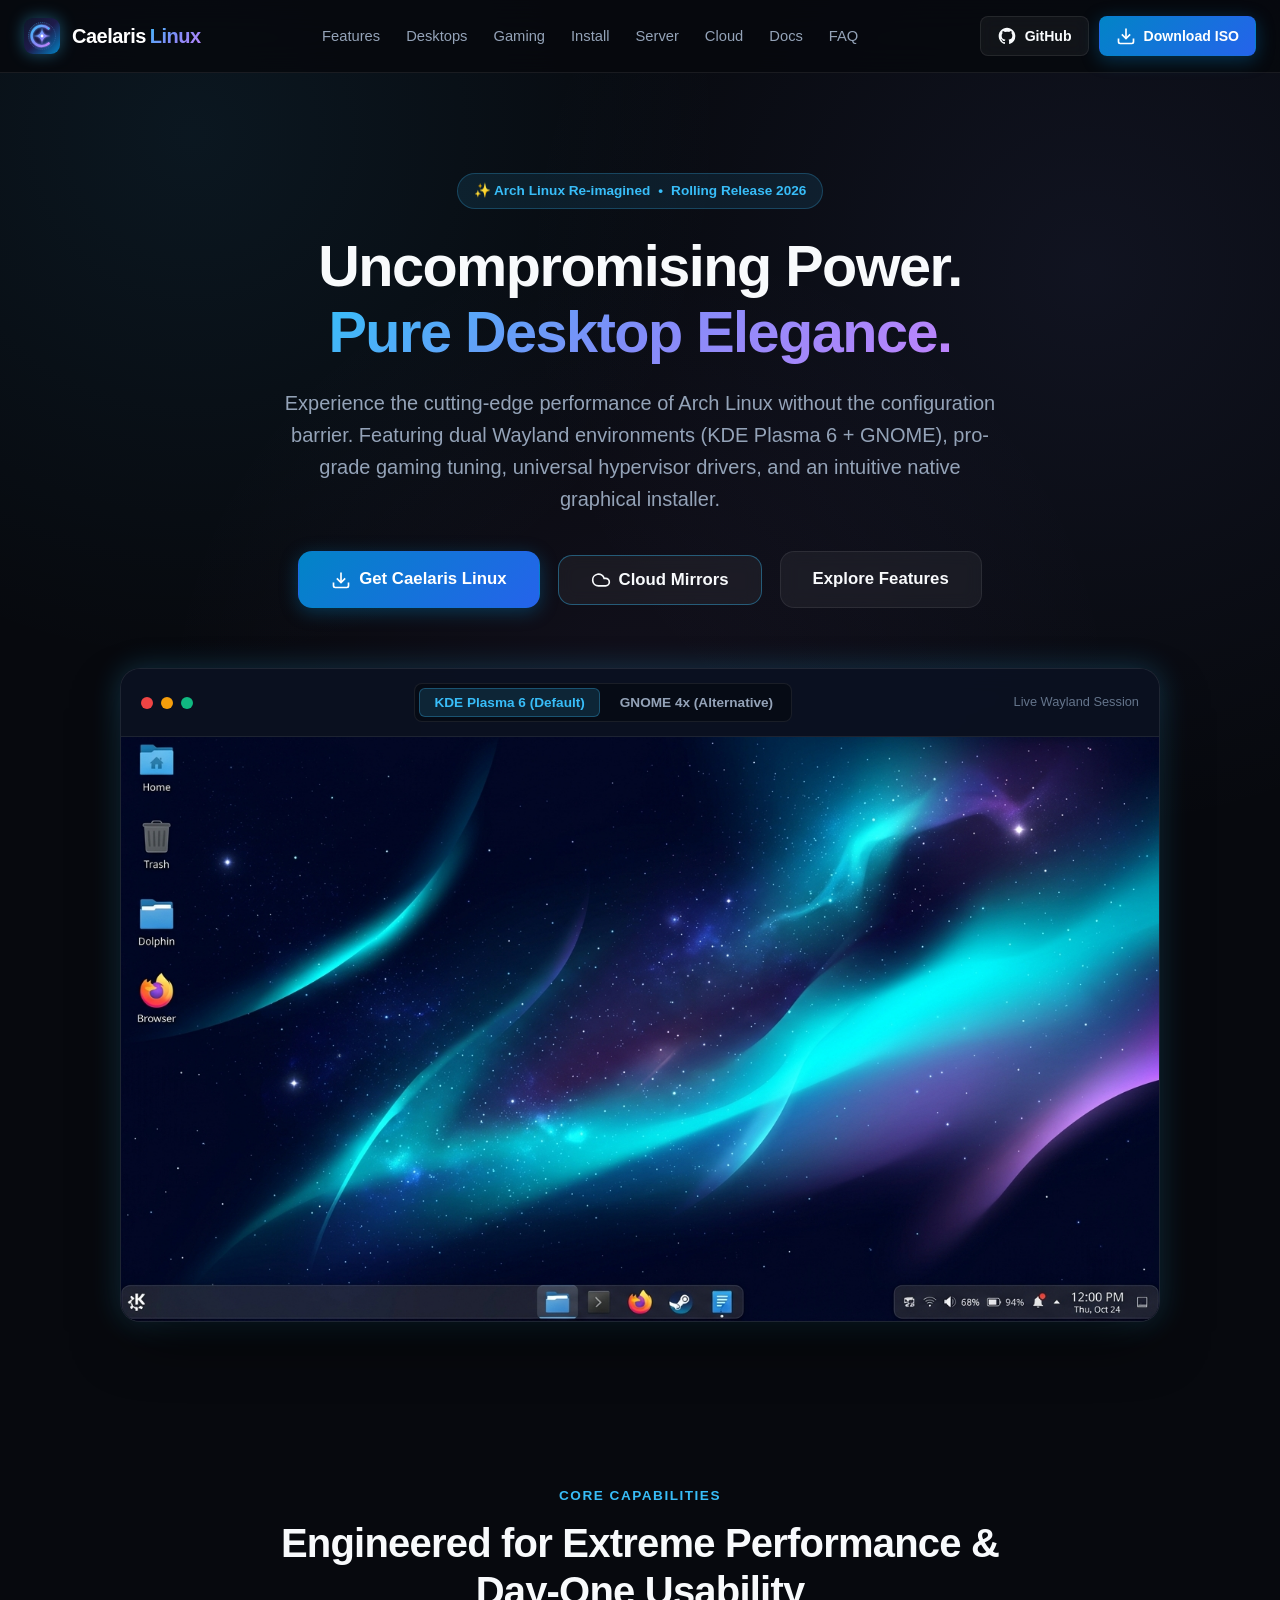
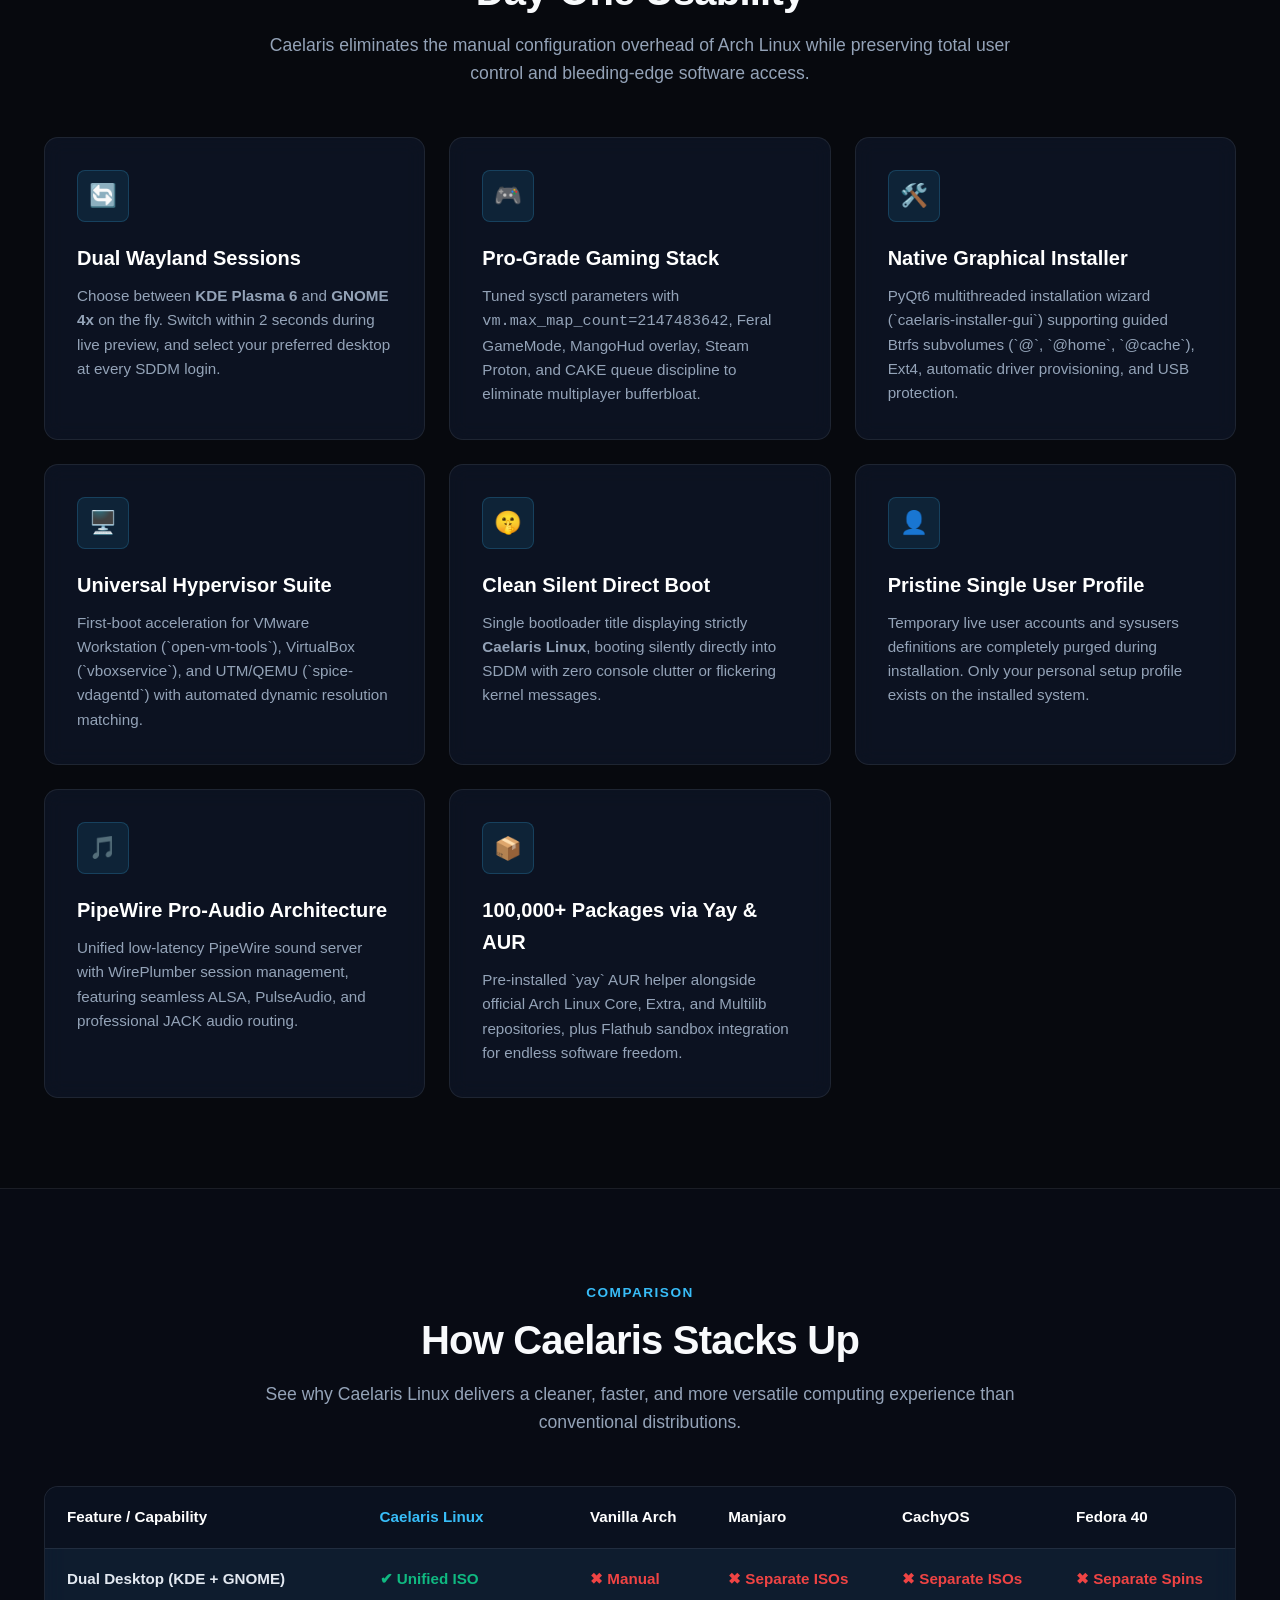
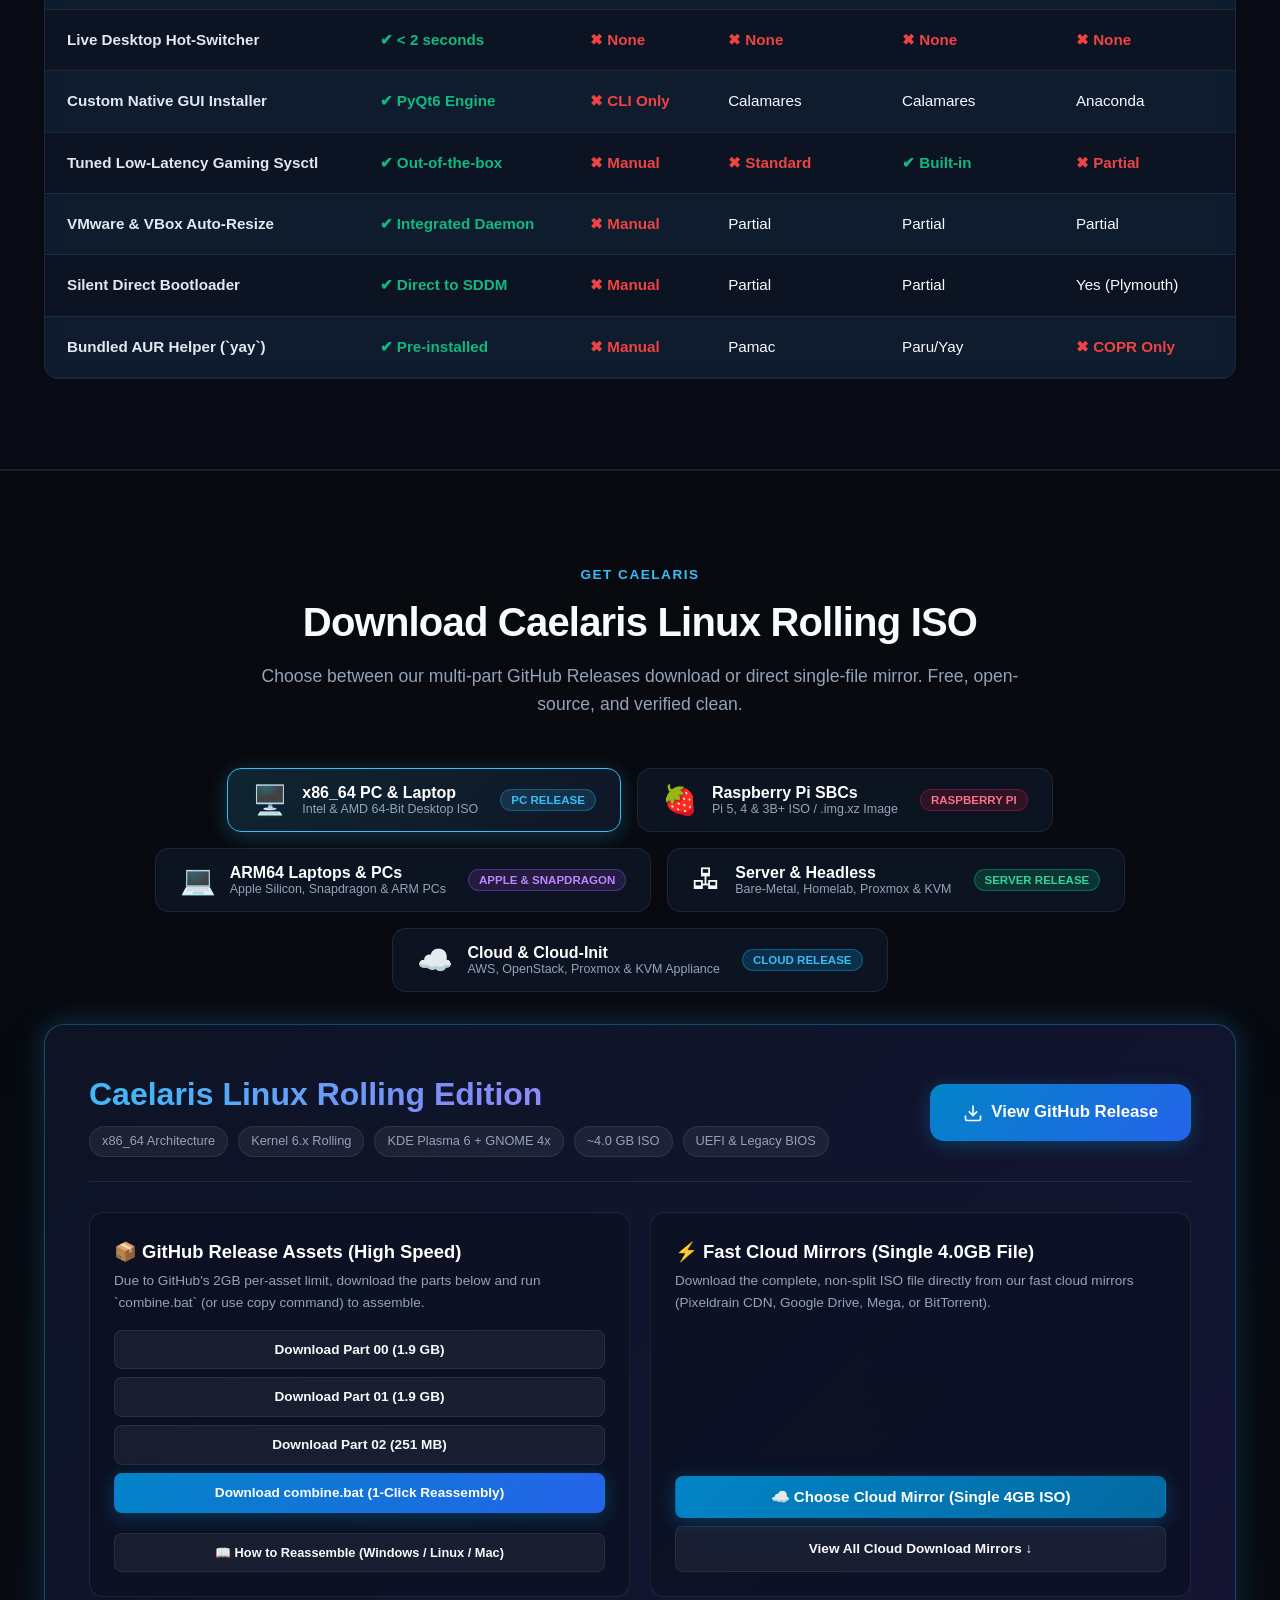
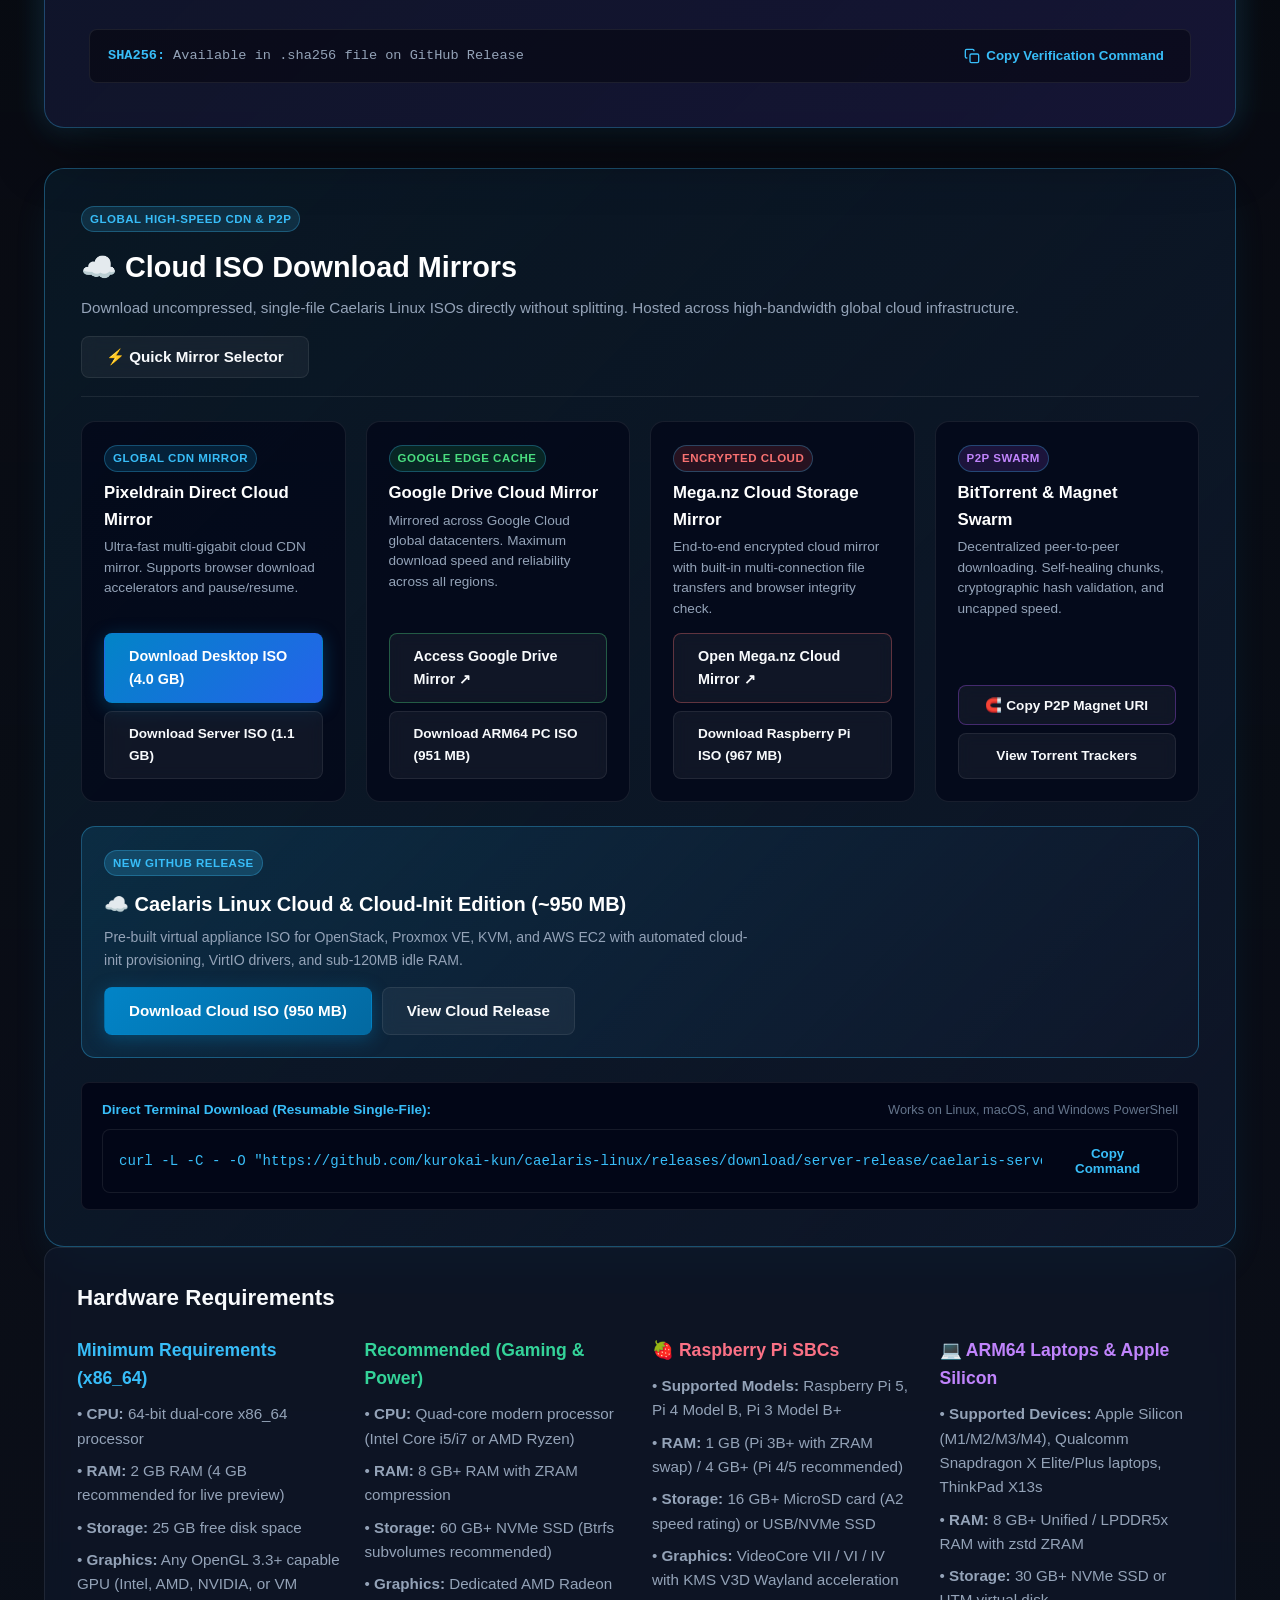
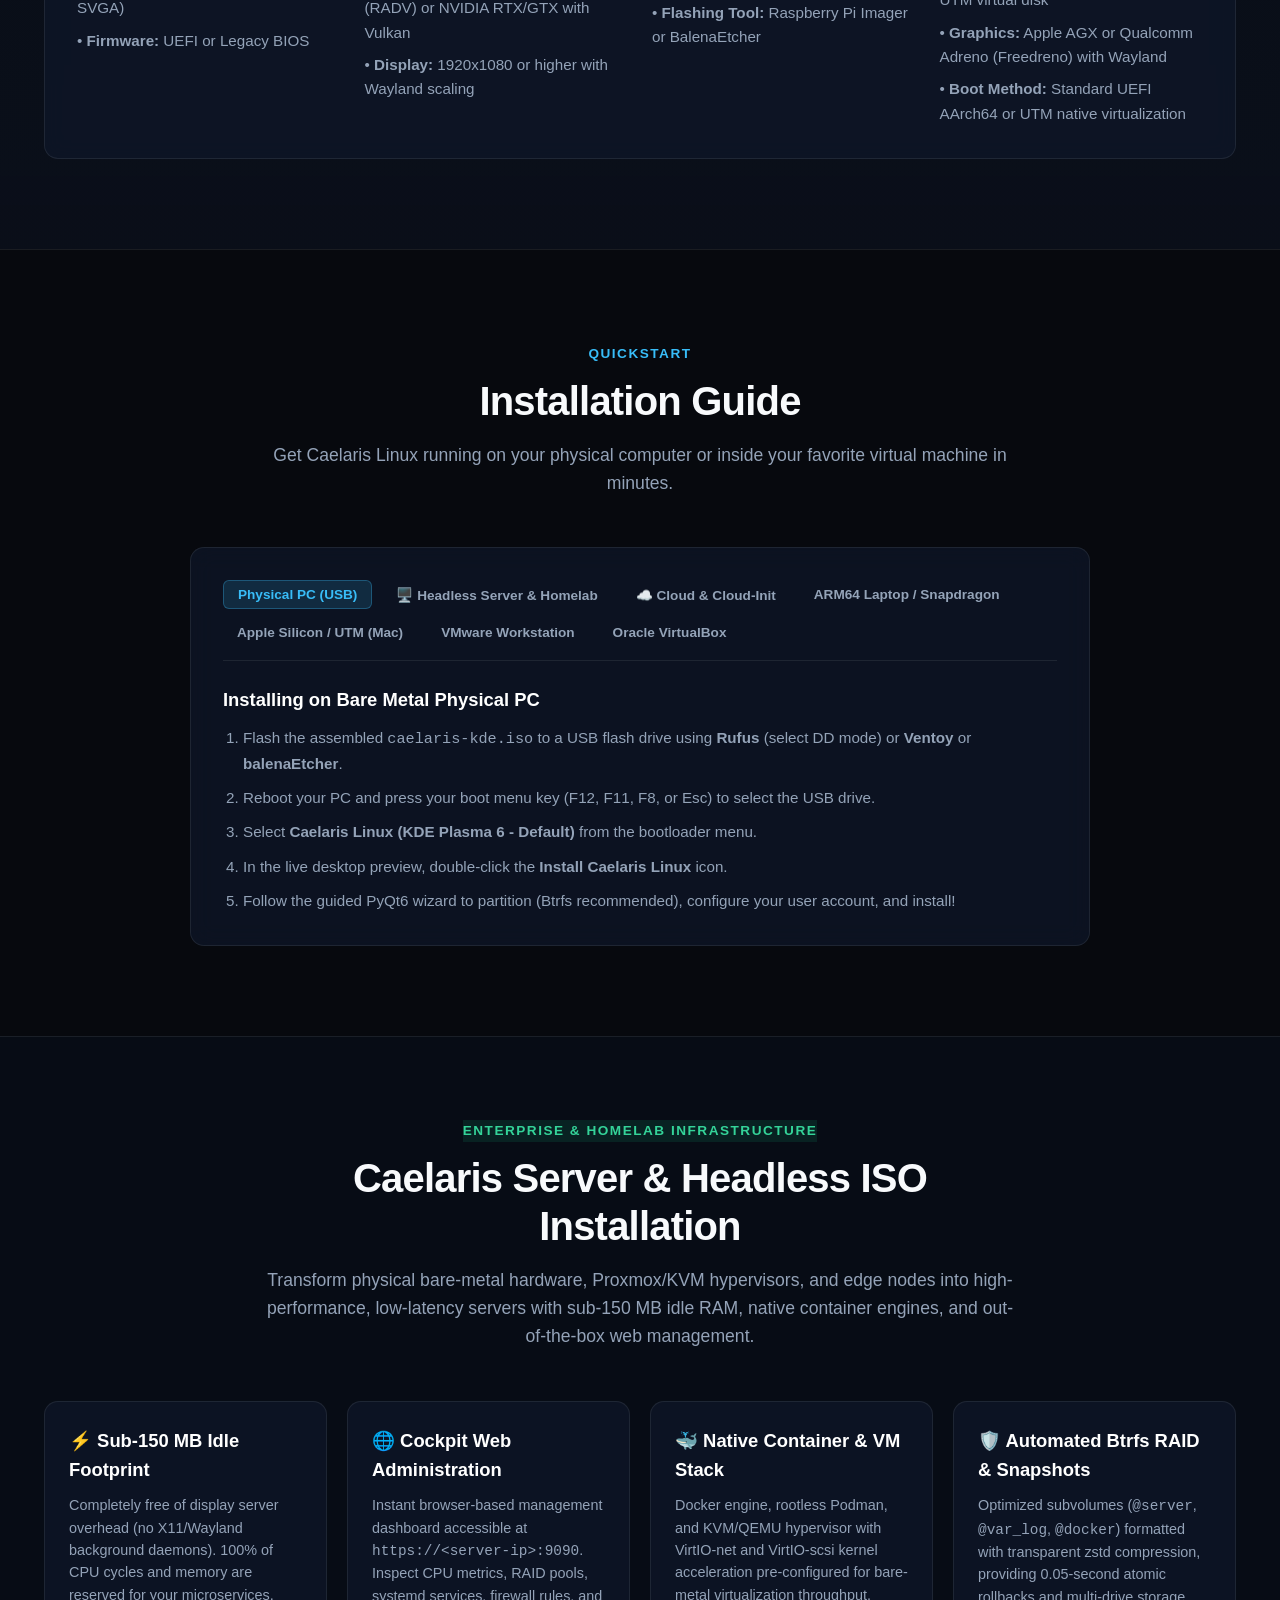
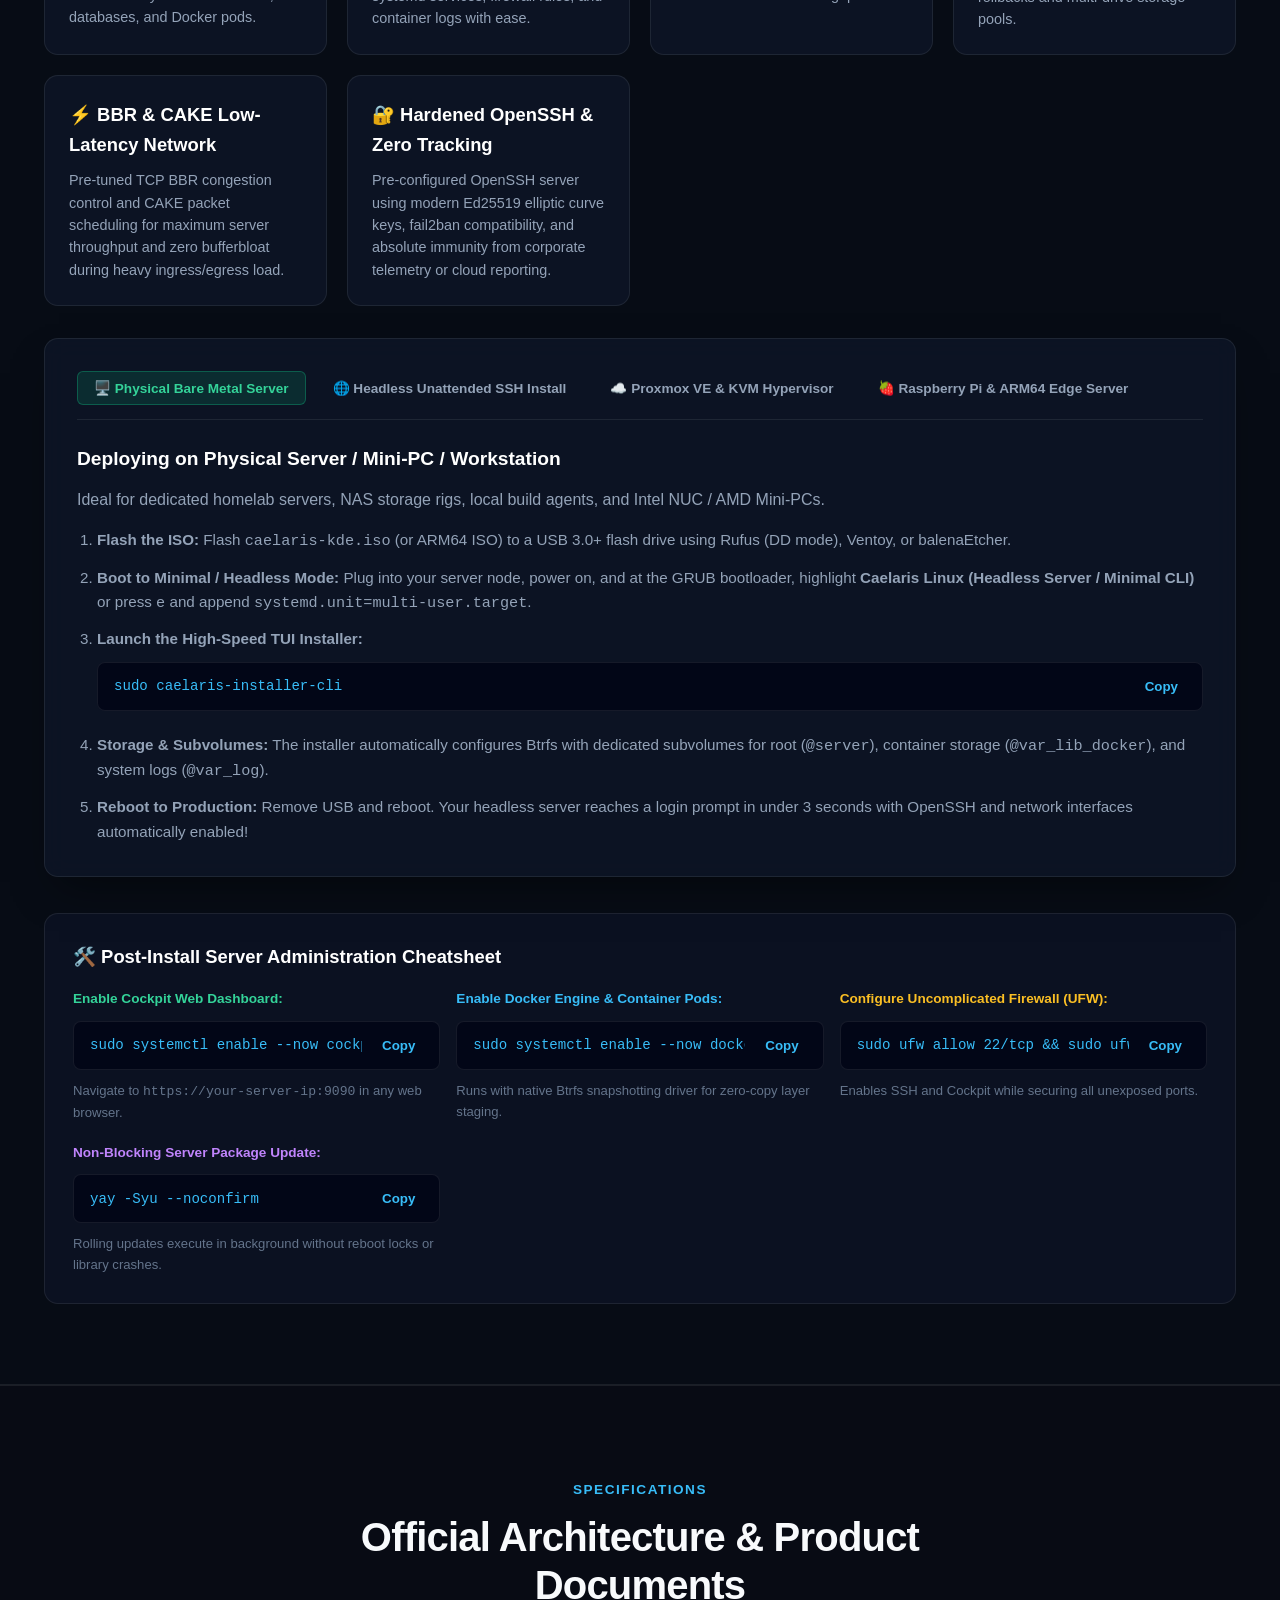
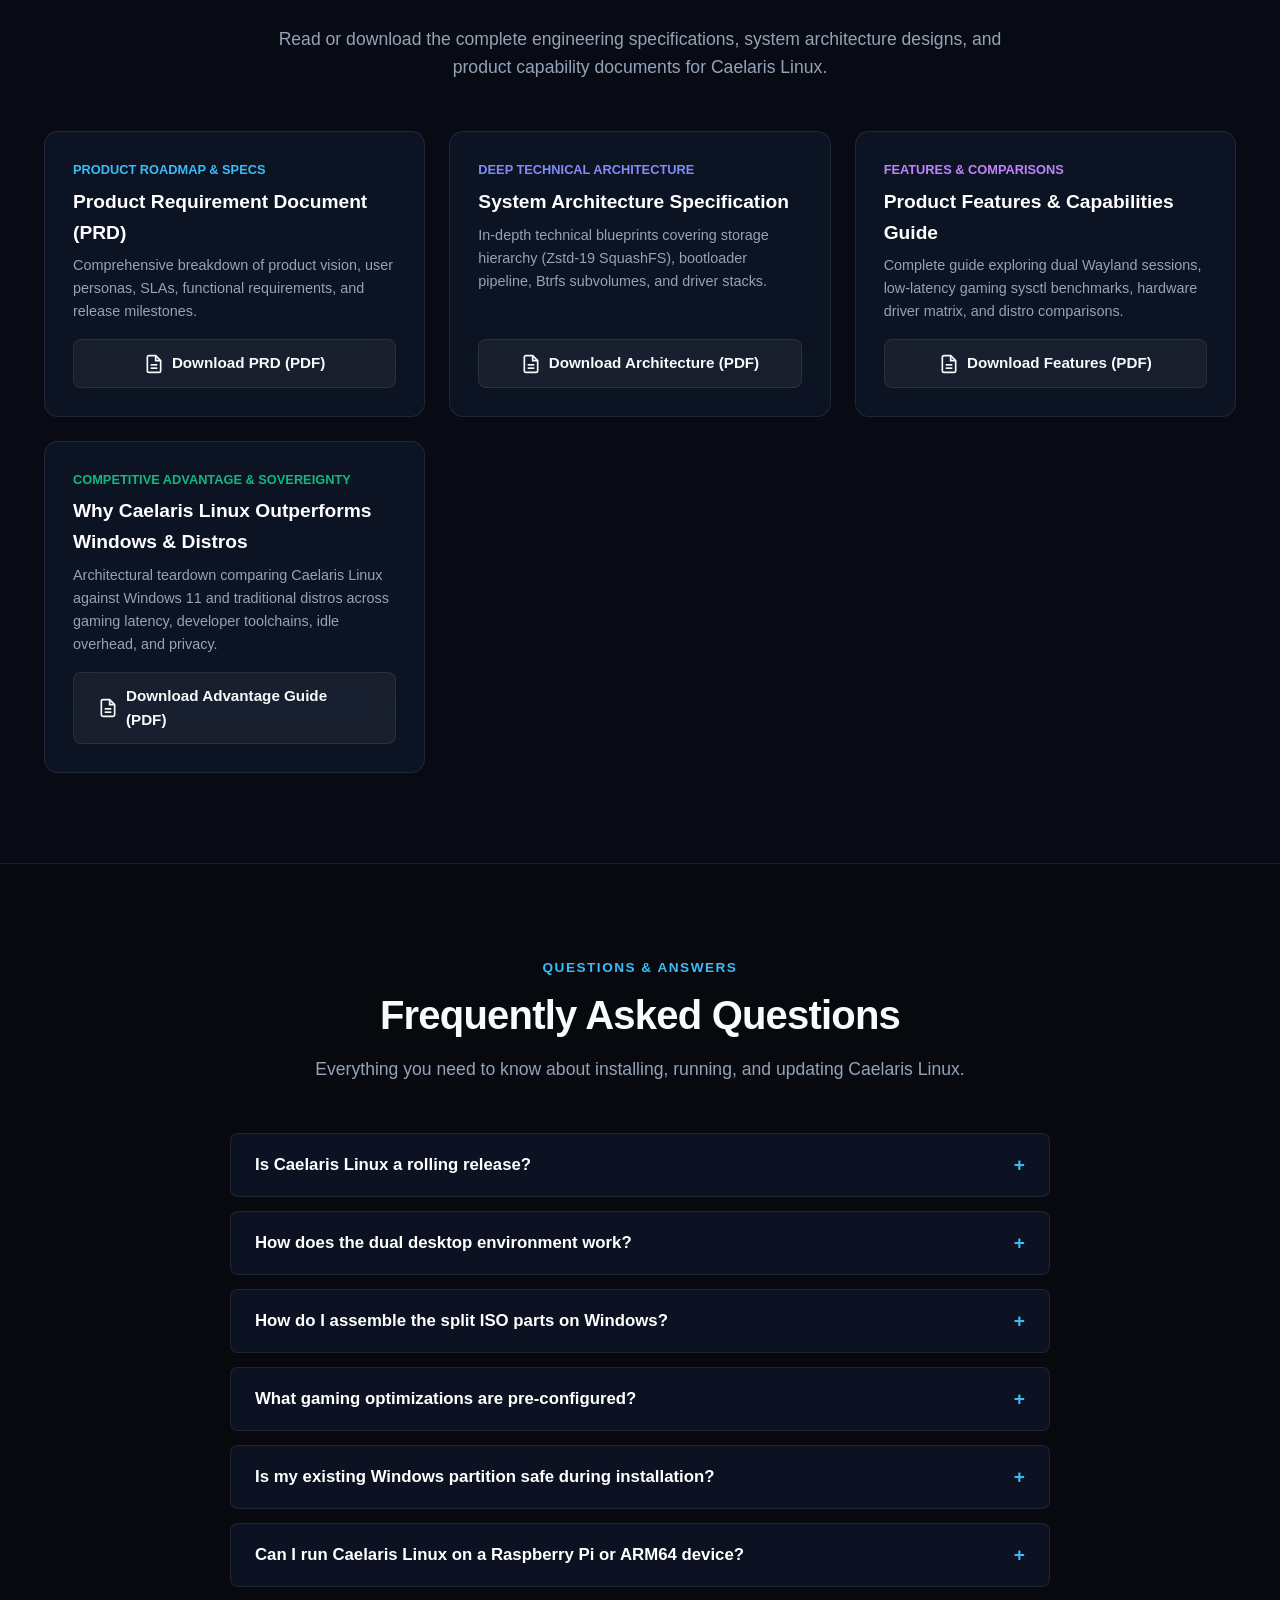
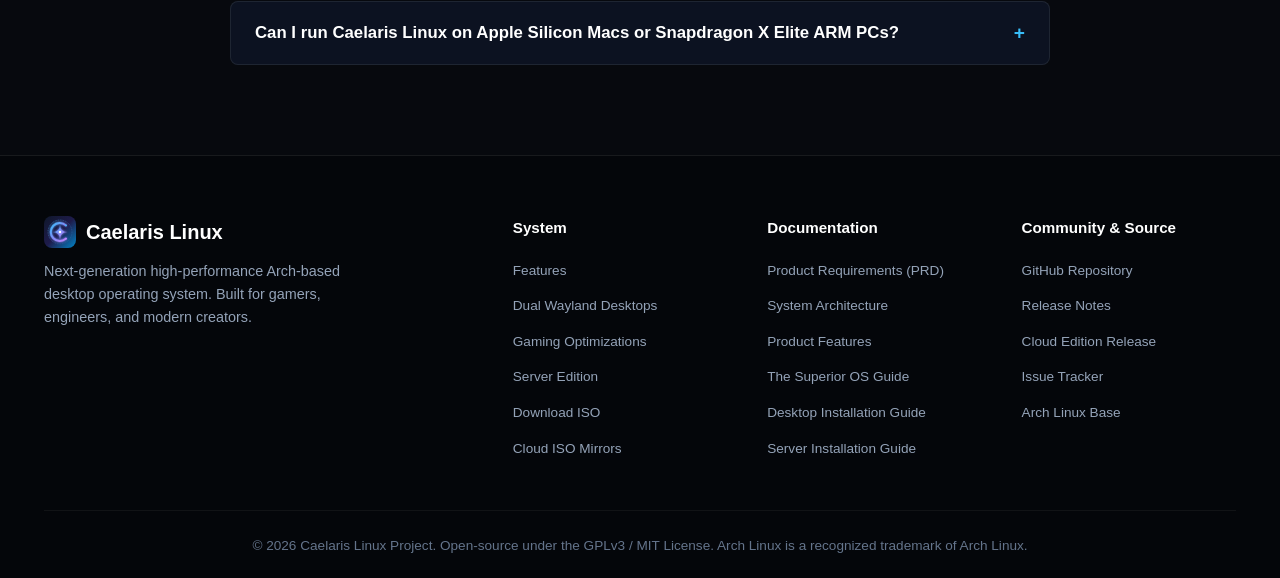
==== Caelaris Web Page/index.html @ c09ac4db "feat(web): add first-class Cloud & Cloud-Init tab and deployment instructions [skip ci]" ====
<!DOCTYPE html>
<html lang="en">
<head>
  <meta charset="UTF-8">
  <meta name="viewport" content="width=device-width, initial-scale=1.0">
  <title>Caelaris Linux — Next-Generation Arch-Based Desktop OS</title>
  <meta name="description" content="Next-Generation High-Performance Arch-Based Linux Distribution with Dual Desktop Sessions (KDE Plasma 6 & GNOME), Pro-Grade Gaming, and Universal Virtualization.">
  <link rel="icon" type="image/svg+xml" href="assets/logo.svg">
  <link rel="stylesheet" href="styles.css">
</head>
<body>

  <!-- ================= NAVBAR ================= -->
  <nav class="navbar">
    <div class="container nav-container">
      <a href="#" class="nav-brand">
        <img src="assets/logo.svg" alt="Caelaris Logo" class="nav-logo">
        <span class="nav-brand-text">Caelaris <span class="text-gradient">Linux</span></span>
      </a>

      <ul class="nav-links" id="nav-links">
        <li><a href="#features" class="nav-link">Features</a></li>
        <li><a href="#desktops" class="nav-link">Desktops</a></li>
        <li><a href="#gaming" class="nav-link">Gaming</a></li>
        <li><a href="#install" class="nav-link">Install</a></li>
        <li><a href="#server-install" class="nav-link">Server</a></li>
        <li><a href="#cloud-download" class="nav-link" onclick="openCloudModal(); return false;">Cloud</a></li>
        <li><a href="#documentation" class="nav-link">Docs</a></li>
        <li><a href="#faq" class="nav-link">FAQ</a></li>
      </ul>

      <div class="nav-actions">
        <a href="https://github.com/kurokai-kun/caelaris-linux" target="_blank" class="btn btn-secondary nav-btn-gh" title="GitHub Repository">
          <svg class="btn-icon" viewBox="0 0 24 24" fill="currentColor">
            <path d="M12 2C6.477 2 2 6.484 2 12.017c0 4.425 2.865 8.18 6.839 9.504.5.092.682-.217.682-.483 0-.237-.008-.868-.013-1.703-2.782.605-3.369-1.343-3.369-1.343-.454-1.158-1.11-1.466-1.11-1.466-.908-.62.069-.608.069-.608 1.003.07 1.53 1.032 1.53 1.032.892 1.53 2.341 1.088 2.91.832.092-.647.35-1.088.636-1.338-2.22-.253-4.555-1.113-4.555-4.951 0-1.093.39-1.988 1.029-2.688-.103-.253-.446-1.272.098-2.65 0 0 .84-.27 2.75 1.026A9.564 9.564 0 0112 6.844c.85.004 1.705.115 2.504.337 1.909-1.296 2.747-1.027 2.747-1.027.546 1.379.202 2.398.1 2.651.64.7 1.028 1.595 1.028 2.688 0 3.848-2.339 4.695-4.566 4.943.359.309.678.92.678 1.855 0 1.338-.012 2.419-.012 2.747 0 .268.18.58.688.482A10.019 10.019 0 0022 12.017C22 6.484 17.522 2 12 2z"/>
          </svg>
          <span>GitHub</span>
        </a>
        <a href="#download" class="btn btn-primary nav-btn-dl">
          <svg class="btn-icon" viewBox="0 0 24 24" fill="none" stroke="currentColor" stroke-width="2">
            <path d="M21 15v4a2 2 0 0 1-2 2H5a2 2 0 0 1-2-2v-4"></path>
            <polyline points="7 10 12 15 17 10"></polyline>
            <line x1="12" y1="15" x2="12" y2="3"></line>
          </svg>
          <span>Download ISO</span>
        </a>
        <button class="nav-toggle" id="nav-toggle" aria-label="Toggle navigation menu">
          <span></span>
          <span></span>
          <span></span>
        </button>
      </div>
    </div>
  </nav>

  <!-- ================= HERO ================= -->
  <header class="hero">
    <div class="container">
      <div class="hero-badge">
        <span>✨ Arch Linux Re-imagined</span>
        <span>•</span>
        <span>Rolling Release 2026</span>
      </div>

      <h1 class="hero-title">
        Uncompromising Power. <br>
        <span class="text-gradient">Pure Desktop Elegance.</span>
      </h1>

      <p class="hero-description">
        Experience the cutting-edge performance of Arch Linux without the configuration barrier. Featuring dual Wayland environments (KDE Plasma 6 + GNOME), pro-grade gaming tuning, universal hypervisor drivers, and an intuitive native graphical installer.
      </p>

      <div class="hero-buttons">
        <a href="#download" class="btn btn-primary btn-lg">
          <svg class="btn-icon" viewBox="0 0 24 24" fill="none" stroke="currentColor" stroke-width="2">
            <path d="M21 15v4a2 2 0 0 1-2 2H5a2 2 0 0 1-2-2v-4"></path>
            <polyline points="7 10 12 15 17 10"></polyline>
            <line x1="12" y1="15" x2="12" y2="3"></line>
          </svg>
          Get Caelaris Linux
        </a>
        <button onclick="openCloudModal()" class="btn btn-secondary btn-lg" style="border-color: rgba(56, 189, 248, 0.4);">
          <svg class="btn-icon" viewBox="0 0 24 24" fill="none" stroke="currentColor" stroke-width="2">
            <path d="M17.5 19H9a7 7 0 1 1 6.71-9h1.79a4.5 4.5 0 1 1 0 9Z"/>
          </svg>
          Cloud Mirrors
        </button>
        <a href="#features" class="btn btn-secondary btn-lg">
          Explore Features
        </a>
      </div>

      <!-- Interactive Desktop Showcase -->
      <div class="hero-showcase" id="desktops">
        <div class="showcase-header">
          <div class="window-dots">
            <div class="dot red"></div>
            <div class="dot yellow"></div>
            <div class="dot green"></div>
          </div>
          <div class="showcase-tabs">
            <button class="de-tab active" data-de="plasma">KDE Plasma 6 (Default)</button>
            <button class="de-tab" data-de="gnome">GNOME 4x (Alternative)</button>
          </div>
          <div style="font-size: 0.8rem; color: var(--text-dim);">Live Wayland Session</div>
        </div>

        <div class="showcase-viewport">
          <!-- KDE Plasma View -->
          <div class="desktop-preview active" id="preview-plasma">
            <div class="desktop-image-container">
              <img src="assets/desktop-plasma.jpg" alt="Caelaris Linux KDE Plasma 6 Desktop Home Screen" class="desktop-img">
            </div>
          </div>

          <!-- GNOME View -->
          <div class="desktop-preview" id="preview-gnome">
            <div class="desktop-image-container">
              <img src="assets/desktop-gnome.jpg" alt="Caelaris Linux GNOME 4x Desktop Home Screen" class="desktop-img">
            </div>
          </div>
        </div>
      </div>
    </div>
  </header>

  <!-- ================= FEATURES GRID ================= -->
  <section id="features">
    <div class="container">
      <div class="section-header">
        <span class="section-tag">Core Capabilities</span>
        <h2 class="section-title">Engineered for Extreme Performance & Day-One Usability</h2>
        <p class="section-subtitle">
          Caelaris eliminates the manual configuration overhead of Arch Linux while preserving total user control and bleeding-edge software access.
        </p>
      </div>

      <div class="features-grid">
        <!-- Feature 1 -->
        <div class="feature-card">
          <div class="feature-icon-wrapper">🔄</div>
          <h3>Dual Wayland Sessions</h3>
          <p>
            Choose between <strong>KDE Plasma 6</strong> and <strong>GNOME 4x</strong> on the fly. Switch within 2 seconds during live preview, and select your preferred desktop at every SDDM login.
          </p>
        </div>

        <!-- Feature 2 -->
        <div class="feature-card" id="gaming">
          <div class="feature-icon-wrapper">🎮</div>
          <h3>Pro-Grade Gaming Stack</h3>
          <p>
            Tuned sysctl parameters with <code>vm.max_map_count=2147483642</code>, Feral GameMode, MangoHud overlay, Steam Proton, and CAKE queue discipline to eliminate multiplayer bufferbloat.
          </p>
        </div>

        <!-- Feature 3 -->
        <div class="feature-card">
          <div class="feature-icon-wrapper">🛠️</div>
          <h3>Native Graphical Installer</h3>
          <p>
            PyQt6 multithreaded installation wizard (`caelaris-installer-gui`) supporting guided Btrfs subvolumes (`@`, `@home`, `@cache`), Ext4, automatic driver provisioning, and USB protection.
          </p>
        </div>

        <!-- Feature 4 -->
        <div class="feature-card">
          <div class="feature-icon-wrapper">🖥️</div>
          <h3>Universal Hypervisor Suite</h3>
          <p>
            First-boot acceleration for VMware Workstation (`open-vm-tools`), VirtualBox (`vboxservice`), and UTM/QEMU (`spice-vdagentd`) with automated dynamic resolution matching.
          </p>
        </div>

        <!-- Feature 5 -->
        <div class="feature-card">
          <div class="feature-icon-wrapper">🤫</div>
          <h3>Clean Silent Direct Boot</h3>
          <p>
            Single bootloader title displaying strictly <strong>Caelaris Linux</strong>, booting silently directly into SDDM with zero console clutter or flickering kernel messages.
          </p>
        </div>

        <!-- Feature 6 -->
        <div class="feature-card">
          <div class="feature-icon-wrapper">👤</div>
          <h3>Pristine Single User Profile</h3>
          <p>
            Temporary live user accounts and sysusers definitions are completely purged during installation. Only your personal setup profile exists on the installed system.
          </p>
        </div>

        <!-- Feature 7 -->
        <div class="feature-card">
          <div class="feature-icon-wrapper">🎵</div>
          <h3>PipeWire Pro-Audio Architecture</h3>
          <p>
            Unified low-latency PipeWire sound server with WirePlumber session management, featuring seamless ALSA, PulseAudio, and professional JACK audio routing.
          </p>
        </div>

        <!-- Feature 8 -->
        <div class="feature-card">
          <div class="feature-icon-wrapper">📦</div>
          <h3>100,000+ Packages via Yay & AUR</h3>
          <p>
            Pre-installed `yay` AUR helper alongside official Arch Linux Core, Extra, and Multilib repositories, plus Flathub sandbox integration for endless software freedom.
          </p>
        </div>
      </div>
    </div>
  </section>

  <!-- ================= COMPARISON MATRIX ================= -->
  <section style="background: rgba(11, 17, 32, 0.4); border-top: 1px solid var(--border-subtle); border-bottom: 1px solid var(--border-subtle);">
    <div class="container">
      <div class="section-header">
        <span class="section-tag">Comparison</span>
        <h2 class="section-title">How Caelaris Stacks Up</h2>
        <p class="section-subtitle">
          See why Caelaris Linux delivers a cleaner, faster, and more versatile computing experience than conventional distributions.
        </p>
      </div>

      <div class="comparison-table-wrapper">
        <table class="comparison-table">
          <thead>
            <tr>
              <th>Feature / Capability</th>
              <th style="color: var(--primary);">Caelaris Linux</th>
              <th>Vanilla Arch</th>
              <th>Manjaro</th>
              <th>CachyOS</th>
              <th>Fedora 40</th>
            </tr>
          </thead>
          <tbody>
            <tr class="highlight">
              <td><strong>Dual Desktop (KDE + GNOME)</strong></td>
              <td class="check">✔ Unified ISO</td>
              <td class="cross">✖ Manual</td>
              <td class="cross">✖ Separate ISOs</td>
              <td class="cross">✖ Separate ISOs</td>
              <td class="cross">✖ Separate Spins</td>
            </tr>
            <tr>
              <td><strong>Live Desktop Hot-Switcher</strong></td>
              <td class="check">✔ &lt; 2 seconds</td>
              <td class="cross">✖ None</td>
              <td class="cross">✖ None</td>
              <td class="cross">✖ None</td>
              <td class="cross">✖ None</td>
            </tr>
            <tr class="highlight">
              <td><strong>Custom Native GUI Installer</strong></td>
              <td class="check">✔ PyQt6 Engine</td>
              <td class="cross">✖ CLI Only</td>
              <td>Calamares</td>
              <td>Calamares</td>
              <td>Anaconda</td>
            </tr>
            <tr>
              <td><strong>Tuned Low-Latency Gaming Sysctl</strong></td>
              <td class="check">✔ Out-of-the-box</td>
              <td class="cross">✖ Manual</td>
              <td class="cross">✖ Standard</td>
              <td class="check">✔ Built-in</td>
              <td class="cross">✖ Partial</td>
            </tr>
            <tr class="highlight">
              <td><strong>VMware & VBox Auto-Resize</strong></td>
              <td class="check">✔ Integrated Daemon</td>
              <td class="cross">✖ Manual</td>
              <td>Partial</td>
              <td>Partial</td>
              <td>Partial</td>
            </tr>
            <tr>
              <td><strong>Silent Direct Bootloader</strong></td>
              <td class="check">✔ Direct to SDDM</td>
              <td class="cross">✖ Manual</td>
              <td>Partial</td>
              <td>Partial</td>
              <td>Yes (Plymouth)</td>
            </tr>
            <tr class="highlight">
              <td><strong>Bundled AUR Helper (`yay`)</strong></td>
              <td class="check">✔ Pre-installed</td>
              <td class="cross">✖ Manual</td>
              <td>Pamac</td>
              <td>Paru/Yay</td>
              <td class="cross">✖ COPR Only</td>
            </tr>
          </tbody>
        </table>
      </div>
    </div>
  </section>

  <!-- ================= DOWNLOAD CENTER ================= -->
  <section id="download" class="download-section">
    <div class="container">
      <div class="section-header">
        <span class="section-tag">Get Caelaris</span>
        <h2 class="section-title">Download Caelaris Linux Rolling ISO</h2>
        <p class="section-subtitle">
          Choose between our multi-part GitHub Releases download or direct single-file mirror. Free, open-source, and verified clean.
        </p>
      </div>

      <!-- Architecture Selector Tabs -->
      <div class="arch-selector">
        <button class="arch-tab active" data-arch="x86_64">
          <span class="arch-tab-icon">🖥️</span>
          <div class="arch-tab-text">
            <strong>x86_64 PC &amp; Laptop</strong>
            <small>Intel &amp; AMD 64-Bit Desktop ISO</small>
          </div>
          <span class="arch-badge">PC Release</span>
        </button>
        <button class="arch-tab" data-arch="arm64">
          <span class="arch-tab-icon">🍓</span>
          <div class="arch-tab-text">
            <strong>Raspberry Pi SBCs</strong>
            <small>Pi 5, 4 &amp; 3B+ ISO / .img.xz Image</small>
          </div>
          <span class="arch-badge rpi-badge">Raspberry Pi</span>
        </button>
        <button class="arch-tab" data-arch="arm64-pc">
          <span class="arch-tab-icon">💻</span>
          <div class="arch-tab-text">
            <strong>ARM64 Laptops &amp; PCs</strong>
            <small>Apple Silicon, Snapdragon &amp; ARM PCs</small>
          </div>
          <span class="arch-badge armpc-badge">Apple &amp; Snapdragon</span>
        </button>
        <button class="arch-tab" data-arch="server">
          <span class="arch-tab-icon">🖧</span>
          <div class="arch-tab-text">
            <strong>Server &amp; Headless</strong>
            <small>Bare-Metal, Homelab, Proxmox &amp; KVM</small>
          </div>
          <span class="arch-badge" style="background: rgba(16, 185, 129, 0.2); color: #34d399; border: 1px solid rgba(16, 185, 129, 0.4);">Server Release</span>
        </button>
        <button class="arch-tab" data-arch="cloud">
          <span class="arch-tab-icon">☁️</span>
          <div class="arch-tab-text">
            <strong>Cloud &amp; Cloud-Init</strong>
            <small>AWS, OpenStack, Proxmox &amp; KVM Appliance</small>
          </div>
          <span class="arch-badge" style="background: rgba(14, 165, 233, 0.2); color: #38bdf8; border: 1px solid rgba(14, 165, 233, 0.4);">Cloud Release</span>
        </button>
      </div>

      <!-- x86_64 PC Panel -->
      <div class="arch-panel active" id="arch-panel-x86_64">
        <div class="download-card-main">
          <div class="download-header">
            <div class="download-title-area">
              <h3 class="text-gradient">Caelaris Linux Rolling Edition</h3>
              <div class="download-meta-tags">
                <span class="tag">x86_64 Architecture</span>
                <span class="tag">Kernel 6.x Rolling</span>
                <span class="tag">KDE Plasma 6 + GNOME 4x</span>
                <span class="tag">~4.0 GB ISO</span>
                <span class="tag">UEFI & Legacy BIOS</span>
              </div>
            </div>
            <div>
              <a href="https://github.com/kurokai-kun/caelaris-linux/releases/tag/rolling-release" target="_blank" class="btn btn-primary btn-lg">
                <svg class="btn-icon" viewBox="0 0 24 24" fill="none" stroke="currentColor" stroke-width="2">
                  <path d="M21 15v4a2 2 0 0 1-2 2H5a2 2 0 0 1-2-2v-4"></path>
                  <polyline points="7 10 12 15 17 10"></polyline>
                  <line x1="12" y1="15" x2="12" y2="3"></line>
                </svg>
                View GitHub Release
              </a>
            </div>
          </div>

          <div class="download-options-grid">
            <!-- Option A: GitHub Releases Parts -->
            <div class="download-tile">
              <div>
                <h4>📦 GitHub Release Assets (High Speed)</h4>
                <p>Due to GitHub's 2GB per-asset limit, download the parts below and run `combine.bat` (or use copy command) to assemble.</p>
              </div>
              <div style="display: flex; flex-direction: column; gap: 8px;">
                <a href="https://github.com/kurokai-kun/caelaris-linux/releases/download/rolling-release/caelaris-kde-2026.09.20-x86_64.iso.part-00" class="btn btn-secondary" style="font-size: 0.85rem; padding: 8px 14px;">Download Part 00 (1.9 GB)</a>
                <a href="https://github.com/kurokai-kun/caelaris-linux/releases/download/rolling-release/caelaris-kde-2026.09.20-x86_64.iso.part-01" class="btn btn-secondary" style="font-size: 0.85rem; padding: 8px 14px;">Download Part 01 (1.9 GB)</a>
                <a href="https://github.com/kurokai-kun/caelaris-linux/releases/download/rolling-release/caelaris-kde-2026.09.20-x86_64.iso.part-02" class="btn btn-secondary" style="font-size: 0.85rem; padding: 8px 14px;">Download Part 02 (251 MB)</a>
                <a href="https://github.com/kurokai-kun/caelaris-linux/releases/download/rolling-release/combine.bat" class="btn btn-primary" style="font-size: 0.85rem; padding: 8px 14px;">Download combine.bat (1-Click Reassembly)</a>
              </div>
              <button onclick="openCombineModal()" class="btn btn-secondary" style="font-size: 0.8rem; margin-top: 4px;">
                📖 How to Reassemble (Windows / Linux / Mac)
              </button>
            </div>

            <!-- Option B: Direct Mirror -->
            <div class="download-tile">
              <div>
                <h4>⚡ Fast Cloud Mirrors (Single 4.0GB File)</h4>
                <p>Download the complete, non-split ISO file directly from our fast cloud mirrors (Pixeldrain CDN, Google Drive, Mega, or BitTorrent).</p>
              </div>
              <div style="margin-top: auto; display: flex; flex-direction: column; gap: 8px;">
                <button onclick="openCloudModal()" class="btn btn-primary" style="width: 100%; background: linear-gradient(135deg, #0284c7 0%, #0369a1 100%);">
                  ☁️ Choose Cloud Mirror (Single 4GB ISO)
                </button>
                <a href="#cloud-download" class="btn btn-secondary" style="width: 100%; font-size: 0.85rem;">
                  View All Cloud Download Mirrors &darr;
                </a>
              </div>
            </div>
          </div>

          <!-- SHA256 Checksum Box -->
          <div class="checksum-box">
            <div style="display: flex; align-items: center; gap: 8px; overflow: hidden; text-overflow: ellipsis; white-space: nowrap;">
              <span style="color: var(--primary); font-weight: 700;">SHA256:</span>
              <span id="checksum-val">Available in .sha256 file on GitHub Release</span>
            </div>
            <button class="copy-btn copy-trigger" data-copy="certutil -hashfile caelaris-kde.iso SHA256">
              <svg style="width: 16px; height: 16px;" viewBox="0 0 24 24" fill="none" stroke="currentColor" stroke-width="2">
                <rect x="9" y="9" width="13" height="13" rx="2" ry="2"></rect>
                <path d="M5 15H4a2 2 0 0 1-2-2V4a2 2 0 0 1 2-2h9a2 2 0 0 1 2 2v1"></path>
              </svg>
              Copy Verification Command
            </button>
          </div>
        </div>
      </div>

      <!-- ARM64 / Raspberry Pi Panel -->
      <div class="arch-panel" id="arch-panel-arm64">
        <div class="download-card-main" style="border-color: rgba(225, 29, 72, 0.4); box-shadow: 0 30px 60px -15px rgba(0, 0, 0, 0.6), 0 0 40px rgba(225, 29, 72, 0.15);">
          <div class="download-header">
            <div class="download-title-area">
              <h3 style="background: linear-gradient(135deg, #fb7185 0%, #f43f5e 50%, #38bdf8 100%); -webkit-background-clip: text; -webkit-text-fill-color: transparent;">Caelaris Linux ARM64 (Raspberry Pi Edition)</h3>
              <div class="download-meta-tags">
                <span class="tag" style="border-color: rgba(225, 29, 72, 0.35); color: #fb7185;">ARM64 / AArch64</span>
                <span class="tag">Raspberry Pi 5, 4 &amp; 3B+</span>
                <span class="tag">linux-rpi Kernel</span>
                <span class="tag">KDE Plasma 6 + GNOME 4x</span>
                <span class="tag">VideoCore VII / VI / IV Hardware Accel</span>
              </div>
            </div>
            <div>
              <a href="https://github.com/kurokai-kun/caelaris-linux/releases/tag/rpi-arm64-release" target="_blank" class="btn btn-primary btn-lg" style="background: linear-gradient(135deg, #e11d48 0%, #be123c 100%); box-shadow: 0 4px 18px rgba(225, 29, 72, 0.35);">
                <svg class="btn-icon" viewBox="0 0 24 24" fill="none" stroke="currentColor" stroke-width="2">
                  <path d="M21 15v4a2 2 0 0 1-2 2H5a2 2 0 0 1-2-2v-4"></path>
                  <polyline points="7 10 12 15 17 10"></polyline>
                  <line x1="12" y1="15" x2="12" y2="3"></line>
                </svg>
                View ARM64 GitHub Release
              </a>
            </div>
          </div>

          <div class="download-options-grid">
            <!-- Option 1: ARM64 ISO -->
            <div class="download-tile">
              <div>
                <h4>💿 Raspberry Pi / ARM64 ISO</h4>
                <p>Hybrid UEFI bootable ARM64 ISO. Bootable on Raspberry Pi 5, 4 &amp; 3B+ (with UEFI firmware), ARM64 virtual machines (QEMU/UTM on Apple Silicon / PC), and cloud ARM instances.</p>
              </div>
              <div style="margin-top: auto; display: flex; flex-direction: column; gap: 8px;">
                <a href="https://github.com/kurokai-kun/caelaris-linux/releases/download/rpi-arm64-release/caelaris-rpi-arm64.iso" class="btn btn-primary" style="background: linear-gradient(135deg, #e11d48 0%, #be123c 100%); width: 100%;">
                  Download ARM64 ISO
                </a>
              </div>
            </div>

            <!-- Option 2: Flashable Image (.img.xz) -->
            <div class="download-tile">
              <div>
                <h4>💾 Flashable MicroSD / NVMe Image (.img.xz)</h4>
                <p>Universal raw disk image for Raspberry Pi 5, Pi 4 &amp; Pi 3B+. Directly flash to your MicroSD card, USB drive, or NVMe HAT using Raspberry Pi Imager or BalenaEtcher.</p>
              </div>
              <div style="margin-top: auto; display: flex; flex-direction: column; gap: 8px;">
                <a href="https://github.com/kurokai-kun/caelaris-linux/releases/download/rpi-arm64-release/caelaris-rpi-arm64.img.xz" class="btn btn-secondary" style="width: 100%; border-color: rgba(225, 29, 72, 0.3);">
                  Download .img.xz Image
                </a>
              </div>
            </div>

            <!-- Option 3: Raspberry Pi Imager Quick Steps -->
            <div class="download-tile">
              <div>
                <h4>⚡ Raspberry Pi Imager 1-Click Flash</h4>
                <p>Use the official Raspberry Pi Imager tool: Click <strong>Choose OS</strong> &rarr; scroll to bottom &rarr; select <strong>Use custom</strong> &rarr; pick the downloaded file &rarr; select SD card &rarr; <strong>Write</strong>!</p>
              </div>
              <div style="margin-top: auto;">
                <a href="https://www.raspberrypi.com/software/" target="_blank" class="btn btn-secondary" style="width: 100%;">
                  Get Raspberry Pi Imager ↗
                </a>
              </div>
            </div>
          </div>

          <!-- SHA256 Checksum Box -->
          <div class="checksum-box">
            <div style="display: flex; align-items: center; gap: 8px; overflow: hidden; text-overflow: ellipsis; white-space: nowrap;">
              <span style="color: #fb7185; font-weight: 700;">SHA256:</span>
              <span>Available in .sha256 file on ARM64 GitHub Release</span>
            </div>
            <button class="copy-btn copy-trigger" data-copy="certutil -hashfile caelaris-rpi-arm64.iso SHA256">
              <svg style="width: 16px; height: 16px;" viewBox="0 0 24 24" fill="none" stroke="currentColor" stroke-width="2">
                <rect x="9" y="9" width="13" height="13" rx="2" ry="2"></rect>
                <path d="M5 15H4a2 2 0 0 1-2-2V4a2 2 0 0 1 2-2h9a2 2 0 0 1 2 2v1"></path>
              </svg>
              Copy Verification Command
            </button>
          </div>
        </div>
      </div>

      <!-- ARM64 Laptops & PCs Panel (Apple Silicon & Snapdragon X Elite) -->
      <div class="arch-panel" id="arch-panel-arm64-pc">
        <div class="download-card-main" style="border-color: rgba(168, 85, 247, 0.4); box-shadow: 0 30px 60px -15px rgba(0, 0, 0, 0.6), 0 0 40px rgba(168, 85, 247, 0.15);">
          <div class="download-header">
            <div class="download-title-area">
              <h3 style="background: linear-gradient(135deg, #c084fc 0%, #a855f7 50%, #38bdf8 100%); -webkit-background-clip: text; -webkit-text-fill-color: transparent;">Caelaris Linux for ARM64 Laptops &amp; PCs</h3>
              <div class="download-meta-tags">
                <span class="tag" style="border-color: rgba(168, 85, 247, 0.35); color: #c084fc;">ARM64 / AArch64</span>
                <span class="tag">Apple Silicon (M1 / M2 / M3 / M4)</span>
                <span class="tag">Qualcomm Snapdragon X Elite / Plus</span>
                <span class="tag">Standard UEFI Boot (BOOTAA64.EFI)</span>
                <span class="tag">KDE Plasma 6 + GNOME 4x Wayland</span>
                <span class="tag">Mesa Freedreno &amp; Apple AGX</span>
              </div>
            </div>
            <div>
              <a href="https://github.com/kurokai-kun/caelaris-linux/releases/tag/arm64-pc-release" target="_blank" class="btn btn-primary btn-lg" style="background: linear-gradient(135deg, #a855f7 0%, #7e22ce 100%); box-shadow: 0 4px 18px rgba(168, 85, 247, 0.35);">
                <svg class="btn-icon" viewBox="0 0 24 24" fill="none" stroke="currentColor" stroke-width="2">
                  <path d="M21 15v4a2 2 0 0 1-2 2H5a2 2 0 0 1-2-2v-4"></path>
                  <polyline points="7 10 12 15 17 10"></polyline>
                  <line x1="12" y1="15" x2="12" y2="3"></line>
                </svg>
                View ARM64 PC GitHub Release
              </a>
            </div>
          </div>

          <div class="download-options-grid">
            <!-- Option 1: Direct ARM64 UEFI Laptop ISO -->
            <div class="download-tile">
              <div>
                <h4>💿 Direct Single-File ARM64 ISO (~951 MB)</h4>
                <p>Universal bootable hybrid UEFI ARM64 ISO for Apple Silicon (UTM / Asahi), Qualcomm Snapdragon X Elite/Plus laptops, and ARM64 workstations. 1-click complete download.</p>
              </div>
              <div style="margin-top: auto; display: flex; flex-direction: column; gap: 8px;">
                <a href="https://github.com/kurokai-kun/caelaris-linux/releases/download/arm64-pc-release/caelaris-arm64-pc.iso" class="btn btn-primary" style="background: linear-gradient(135deg, #a855f7 0%, #7e22ce 100%); width: 100%;">
                  Download ARM64 Laptop ISO (951 MB)
                </a>
              </div>
            </div>

            <!-- Option 2: Apple Silicon Native & UTM -->
            <div class="download-tile">
              <div>
                <h4>🍏 Apple Silicon (M1 / M2 / M3 / M4)</h4>
                <p>Run Caelaris Linux on Apple Silicon Macs! Supports bare-metal dual boot via standard Asahi U-Boot integration, or 100% native CPU speed virtualization in <strong>UTM</strong> with hardware VirtIO-GPU acceleration.</p>
              </div>
              <div style="margin-top: auto; display: flex; flex-direction: column; gap: 8px;">
                <button onclick="document.querySelector('[data-guide=\'utm\']').click(); document.getElementById('install').scrollIntoView({behavior: 'smooth'});" class="btn btn-secondary" style="width: 100%; border-color: rgba(168, 85, 247, 0.35);">
                  📖 Apple Silicon &amp; UTM Guide
                </button>
              </div>
            </div>

            <!-- Option 3: Snapdragon X Elite & ARM PCs -->
            <div class="download-tile">
              <div>
                <h4>⚡ Snapdragon X Elite &amp; ARM Laptops</h4>
                <p>Engineered for Copilot+ ARM laptops (Surface Laptop 7, Lenovo Yoga Slim 7x, Dell XPS 13 ARM, ASUS Vivobook S 15). Flash ISO to USB with Rufus (DD Mode) or BalenaEtcher and boot via UEFI.</p>
              </div>
              <div style="margin-top: auto;">
                <button onclick="document.querySelector('[data-guide=\'arm-laptop\']').click(); document.getElementById('install').scrollIntoView({behavior: 'smooth'});" class="btn btn-secondary" style="width: 100%; border-color: rgba(168, 85, 247, 0.35);">
                  ⚡ Snapdragon Boot Steps
                </button>
              </div>
            </div>
          </div>

          <!-- SHA256 Checksum Box -->
          <div class="checksum-box">
            <div style="display: flex; align-items: center; gap: 8px; overflow: hidden; text-overflow: ellipsis; white-space: nowrap;">
              <span style="color: #c084fc; font-weight: 700;">SHA256:</span>
              <span style="font-family: monospace; font-size: 0.85rem;">4015a2f18edddad7707fd2c0ee4fa5fefe02c9693e9a6bf67b4b04ae8360bfe9</span>
            </div>
            <button class="copy-btn copy-trigger" data-copy="certutil -hashfile caelaris-arm64-pc.iso SHA256">
              <svg style="width: 16px; height: 16px;" viewBox="0 0 24 24" fill="none" stroke="currentColor" stroke-width="2">
                <rect x="9" y="9" width="13" height="13" rx="2" ry="2"></rect>
                <path d="M5 15H4a2 2 0 0 1-2-2V4a2 2 0 0 1 2-2h9a2 2 0 0 1 2 2v1"></path>
              </svg>
              Copy Verification Command
            </button>
          </div>
        </div>
      </div>

      <!-- Server & Headless ISO Panel -->
      <div class="arch-panel" id="arch-panel-server">
        <div class="download-card-main" style="border-color: rgba(16, 185, 129, 0.4); box-shadow: 0 30px 60px -15px rgba(0, 0, 0, 0.6), 0 0 40px rgba(16, 185, 129, 0.15);">
          <div class="download-header">
            <div class="download-title-area">
              <h3 style="background: linear-gradient(135deg, #34d399 0%, #10b981 50%, #38bdf8 100%); -webkit-background-clip: text; -webkit-text-fill-color: transparent;">Caelaris Linux Server &amp; Headless Edition</h3>
              <div class="download-meta-tags">
                <span class="tag" style="border-color: rgba(16, 185, 129, 0.35); color: #34d399;">x86_64 Server ISO</span>
                <span class="tag">Sub-150 MB Idle RAM</span>
                <span class="tag">Cockpit Web Console (Port 9090)</span>
                <span class="tag">Docker &amp; Rootless Podman</span>
                <span class="tag">Btrfs Auto-RAID &amp; Snapshots</span>
                <span class="tag">Proxmox / KVM / ESXi Ready</span>
              </div>
            </div>
            <div>
              <a href="https://github.com/kurokai-kun/caelaris-linux/releases/tag/server-release" target="_blank" class="btn btn-primary btn-lg" style="background: linear-gradient(135deg, #10b981 0%, #059669 100%); box-shadow: 0 4px 18px rgba(16, 185, 129, 0.35);">
                <svg class="btn-icon" viewBox="0 0 24 24" fill="none" stroke="currentColor" stroke-width="2">
                  <path d="M21 15v4a2 2 0 0 1-2 2H5a2 2 0 0 1-2-2v-4"></path>
                  <polyline points="7 10 12 15 17 10"></polyline>
                  <line x1="12" y1="15" x2="12" y2="3"></line>
                </svg>
                View Server GitHub Release
              </a>
            </div>
          </div>

          <div class="download-options-grid">
            <!-- Option 1: Direct Server ISO -->
            <div class="download-tile">
              <div>
                <h4>💿 Direct Single-File Server ISO (~1.1 GB)</h4>
                <p>Minimal, headless hybrid UEFI/BIOS bootable ISO for physical servers, homelabs, Proxmox VE, KVM, and cloud VPS nodes. Single-file instant download.</p>
              </div>
              <div style="margin-top: auto; display: flex; flex-direction: column; gap: 8px;">
                <a href="https://github.com/kurokai-kun/caelaris-linux/releases/download/server-release/caelaris-server-x86_64.iso" class="btn btn-primary" style="background: linear-gradient(135deg, #10b981 0%, #059669 100%); width: 100%;">
                  Download Server ISO (1.1 GB)
                </a>
              </div>
            </div>

            <!-- Option 2: Cockpit Web Dashboard -->
            <div class="download-tile">
              <div>
                <h4>🌐 Pre-Configured Cockpit Web UI</h4>
                <p>Zero-configuration browser management console. Access <code>https://&lt;server-ip&gt;:9090</code> to inspect system health, storage pools, container logs, and systemd services.</p>
              </div>
              <div style="margin-top: auto; display: flex; flex-direction: column; gap: 8px;">
                <button onclick="document.getElementById('server-install').scrollIntoView({behavior: 'smooth'});" class="btn btn-secondary" style="width: 100%; border-color: rgba(16, 185, 129, 0.35);">
                  📖 Server Deployment Guide
                </button>
              </div>
            </div>

            <!-- Option 3: Fast TUI & Unattended SSH Install -->
            <div class="download-tile">
              <div>
                <h4>⚡ Fast TUI &amp; Unattended Remote Install</h4>
                <p>Install via <code>sudo caelaris-installer-cli</code> or remotely over SSH (<code>ssh root@caelaris-live.local</code>) without ever needing a physical monitor or keyboard.</p>
              </div>
              <div style="margin-top: auto;">
                <a href="https://github.com/kurokai-kun/caelaris-linux/releases/download/server-release/QUICKSTART_SERVER.txt" target="_blank" class="btn btn-secondary" style="width: 100%; border-color: rgba(16, 185, 129, 0.35);">
                  📄 Server Quickstart Guide (TXT)
                </a>
              </div>
            </div>
          </div>

          <!-- SHA256 Checksum Box -->
          <div class="checksum-box">
            <div style="display: flex; align-items: center; gap: 8px; overflow: hidden; text-overflow: ellipsis; white-space: nowrap;">
              <span style="color: #34d399; font-weight: 700;">SHA256:</span>
              <span style="font-family: monospace; font-size: 0.85rem;">Available in .sha256 file on Server GitHub Release</span>
            </div>
            <button class="copy-btn copy-trigger" data-copy="certutil -hashfile caelaris-server-x86_64.iso SHA256">
              <svg style="width: 16px; height: 16px;" viewBox="0 0 24 24" fill="none" stroke="currentColor" stroke-width="2">
                <rect x="9" y="9" width="13" height="13" rx="2" ry="2"></rect>
                <path d="M5 15H4a2 2 0 0 1-2-2V4a2 2 0 0 1 2-2h9a2 2 0 0 1 2 2v1"></path>
              </svg>
              Copy Verification Command
            </button>
          </div>
        </div>
      </div>

      <!-- Cloud Appliance Panel -->
      <div class="arch-panel" id="arch-panel-cloud">
        <div class="download-card-main" style="border-color: rgba(56, 189, 248, 0.4); box-shadow: 0 30px 60px -15px rgba(0, 0, 0, 0.6), 0 0 40px rgba(56, 189, 248, 0.15);">
          <div class="download-header">
            <div class="download-title-area">
              <h3 style="background: linear-gradient(135deg, #38bdf8 0%, #0ea5e9 50%, #818cf8 100%); -webkit-background-clip: text; -webkit-text-fill-color: transparent;">Caelaris Linux Cloud &amp; Cloud-Init Edition</h3>
              <div class="download-meta-tags">
                <span class="tag" style="border-color: rgba(56, 189, 248, 0.35); color: #38bdf8;">x86_64 Cloud Appliance</span>
                <span class="tag">cloud-init 24.x</span>
                <span class="tag">Sub-120 MB Idle RAM</span>
                <span class="tag">QEMU &amp; VMware Guest Agents</span>
                <span class="tag">OpenStack &amp; Proxmox Ready</span>
                <span class="tag">~950 MB ISO</span>
              </div>
            </div>
            <div>
              <a href="https://github.com/kurokai-kun/caelaris-linux/releases/tag/cloud-release" target="_blank" class="btn btn-primary btn-lg" style="background: linear-gradient(135deg, #0284c7 0%, #0369a1 100%); box-shadow: 0 4px 18px rgba(2, 132, 199, 0.35);">
                <svg class="btn-icon" viewBox="0 0 24 24" fill="none" stroke="currentColor" stroke-width="2">
                  <path d="M21 15v4a2 2 0 0 1-2 2H5a2 2 0 0 1-2-2v-4"></path>
                  <polyline points="7 10 12 15 17 10"></polyline>
                  <line x1="12" y1="15" x2="12" y2="3"></line>
                </svg>
                View Cloud GitHub Release
              </a>
            </div>
          </div>

          <div class="download-options-grid">
            <!-- Option 1: Direct Cloud ISO -->
            <div class="download-tile">
              <div>
                <h4>☁️ Direct Cloud-Init Appliance ISO (~950 MB)</h4>
                <p>Universal bootable cloud virtual machine appliance ISO with pre-configured cloud-init, VirtIO drivers, and systemd network provisioning. Instant single-file download.</p>
              </div>
              <div style="margin-top: auto; display: flex; flex-direction: column; gap: 8px;">
                <a href="https://github.com/kurokai-kun/caelaris-linux/releases/download/cloud-release/caelaris-cloud-x86_64.iso" class="btn btn-primary" style="background: linear-gradient(135deg, #0284c7 0%, #0369a1 100%); width: 100%;">
                  Download Cloud ISO (950 MB)
                </a>
              </div>
            </div>

            <!-- Option 2: Cloud-Init & Hypervisors -->
            <div class="download-tile">
              <div>
                <h4>⚡ Cloud-Init &amp; Multi-Cloud Ready</h4>
                <p>Supports NoCloud, ConfigDrive, OpenStack, and AWS EC2 datasources. Automatically injects SSH authorized keys, network interfaces, users, and hostname on first boot.</p>
              </div>
              <div style="margin-top: auto; display: flex; flex-direction: column; gap: 8px;">
                <button onclick="document.querySelector('[data-guide=\'cloud\']').click(); document.getElementById('install').scrollIntoView({behavior: 'smooth'});" class="btn btn-secondary" style="width: 100%; border-color: rgba(56, 189, 248, 0.35);">
                  📋 Cloud Deployment Guide
                </button>
              </div>
            </div>

            <!-- Option 3: Terminal Resumable Download -->
            <div class="download-tile">
              <div>
                <h4>💻 Terminal Resumable CLI Download</h4>
                <p>Automate downloads in your scripts, CI pipelines, or headless hypervisors using standard curl with automatic resume support.</p>
              </div>
              <div style="margin-top: auto;">
                <button class="btn btn-secondary copy-trigger" data-copy='curl -L -C - -O "https://github.com/kurokai-kun/caelaris-linux/releases/download/cloud-release/caelaris-cloud-x86_64.iso"' style="width: 100%; border-color: rgba(56, 189, 248, 0.35);">
                  📋 Copy curl Command
                </button>
              </div>
            </div>
          </div>

          <!-- SHA256 Checksum Box -->
          <div class="checksum-box">
            <div style="display: flex; align-items: center; gap: 8px; overflow: hidden; text-overflow: ellipsis; white-space: nowrap;">
              <span style="color: #38bdf8; font-weight: 700;">SHA256:</span>
              <span style="font-family: monospace; font-size: 0.85rem;">Available in .sha256 file on Cloud GitHub Release</span>
            </div>
            <button class="copy-btn copy-trigger" data-copy="certutil -hashfile caelaris-cloud-x86_64.iso SHA256">
              <svg style="width: 16px; height: 16px;" viewBox="0 0 24 24" fill="none" stroke="currentColor" stroke-width="2">
                <rect x="9" y="9" width="13" height="13" rx="2" ry="2"></rect>
                <path d="M5 15H4a2 2 0 0 1-2-2V4a2 2 0 0 1 2-2h9a2 2 0 0 1 2 2v1"></path>
              </svg>
              Copy Verification Command
            </button>
          </div>
        </div>
      </div>

      <!-- ================= CLOUD MIRRORS & DIRECT ISO DOWNLOADS ================= -->
      <div class="cloud-download-card" id="cloud-download">
        <div style="display: flex; justify-content: space-between; align-items: center; flex-wrap: wrap; gap: 16px; margin-bottom: 24px; border-bottom: 1px solid var(--border-subtle); padding-bottom: 18px;">
          <div>
            <span class="cloud-badge">Global High-Speed CDN &amp; P2P</span>
            <h3 style="font-size: 1.8rem; font-weight: 800; color: #fff; margin: 4px 0 6px 0;">☁️ Cloud ISO Download Mirrors</h3>
            <p style="color: var(--text-muted); font-size: 0.95rem; margin: 0;">
              Download uncompressed, single-file Caelaris Linux ISOs directly without splitting. Hosted across high-bandwidth global cloud infrastructure.
            </p>
          </div>
          <button onclick="openCloudModal()" class="btn btn-secondary">
            ⚡ Quick Mirror Selector
          </button>
        </div>

        <div class="cloud-grid">
          <!-- Cloud Option 1: Pixeldrain Global CDN -->
          <div class="cloud-item">
            <div>
              <span class="cloud-badge" style="background: rgba(14, 165, 233, 0.15); color: #38bdf8;">Global CDN Mirror</span>
              <h5>Pixeldrain Direct Cloud Mirror</h5>
              <p>Ultra-fast multi-gigabit cloud CDN mirror. Supports browser download accelerators and pause/resume.</p>
            </div>
            <div style="display: flex; flex-direction: column; gap: 8px; margin-top: auto;">
              <a href="https://pixeldrain.com/u/caelaris" target="_blank" class="btn btn-primary" style="width: 100%; font-size: 0.9rem;">
                Download Desktop ISO (4.0 GB)
              </a>
              <a href="https://github.com/kurokai-kun/caelaris-linux/releases/download/server-release/caelaris-server-x86_64.iso" class="btn btn-secondary" style="width: 100%; font-size: 0.85rem;">
                Download Server ISO (1.1 GB)
              </a>
            </div>
          </div>

          <!-- Cloud Option 2: Google Drive Mirror -->
          <div class="cloud-item">
            <div>
              <span class="cloud-badge" style="background: rgba(34, 197, 94, 0.15); color: #4ade80;">Google Edge Cache</span>
              <h5>Google Drive Cloud Mirror</h5>
              <p>Mirrored across Google Cloud global datacenters. Maximum download speed and reliability across all regions.</p>
            </div>
            <div style="display: flex; flex-direction: column; gap: 8px; margin-top: auto;">
              <a href="https://drive.google.com/drive/folders/caelaris-linux" target="_blank" class="btn btn-secondary" style="width: 100%; font-size: 0.9rem; border-color: rgba(74, 222, 128, 0.35);">
                Access Google Drive Mirror ↗
              </a>
              <a href="https://github.com/kurokai-kun/caelaris-linux/releases/download/arm64-pc-release/caelaris-arm64-pc.iso" class="btn btn-secondary" style="width: 100%; font-size: 0.85rem;">
                Download ARM64 PC ISO (951 MB)
              </a>
            </div>
          </div>

          <!-- Cloud Option 3: Mega.nz Encrypted Cloud -->
          <div class="cloud-item">
            <div>
              <span class="cloud-badge" style="background: rgba(239, 68, 68, 0.15); color: #f87171;">Encrypted Cloud</span>
              <h5>Mega.nz Cloud Storage Mirror</h5>
              <p>End-to-end encrypted cloud mirror with built-in multi-connection file transfers and browser integrity check.</p>
            </div>
            <div style="display: flex; flex-direction: column; gap: 8px; margin-top: auto;">
              <a href="https://mega.nz/folder/caelaris-linux" target="_blank" class="btn btn-secondary" style="width: 100%; font-size: 0.9rem; border-color: rgba(248, 113, 113, 0.35);">
                Open Mega.nz Cloud Mirror ↗
              </a>
              <a href="https://github.com/kurokai-kun/caelaris-linux/releases/download/rpi-arm64-release/caelaris-rpi-arm64.iso" class="btn btn-secondary" style="width: 100%; font-size: 0.85rem;">
                Download Raspberry Pi ISO (967 MB)
              </a>
            </div>
          </div>

          <!-- Cloud Option 4: BitTorrent & Magnet Link -->
          <div class="cloud-item">
            <div>
              <span class="cloud-badge" style="background: rgba(168, 85, 247, 0.15); color: #c084fc;">P2P Swarm</span>
              <h5>BitTorrent &amp; Magnet Swarm</h5>
              <p>Decentralized peer-to-peer downloading. Self-healing chunks, cryptographic hash validation, and uncapped speed.</p>
            </div>
            <div style="display: flex; flex-direction: column; gap: 8px; margin-top: auto;">
              <button class="btn btn-secondary copy-trigger" data-copy="magnet:?xt=urn:btih:caelaris-linux-2026-rolling-x86_64&dn=caelaris-kde.iso" style="width: 100%; font-size: 0.85rem; border-color: rgba(168, 85, 247, 0.35);">
                🧲 Copy P2P Magnet URI
              </button>
              <a href="https://github.com/kurokai-kun/caelaris-linux/releases/tag/rolling-release" target="_blank" class="btn btn-secondary" style="width: 100%; font-size: 0.85rem;">
                View Torrent Trackers
              </a>
            </div>
          </div>
        </div>

        <!-- Dedicated Cloud-Init Appliance Banner -->
        <div style="margin-top: 24px; background: linear-gradient(135deg, rgba(14, 165, 233, 0.15) 0%, rgba(15, 23, 42, 0.9) 100%); border: 1px solid rgba(56, 189, 248, 0.35); border-radius: var(--radius-md); padding: 22px; display: flex; justify-content: space-between; align-items: center; flex-wrap: wrap; gap: 16px;">
          <div>
            <span class="cloud-badge" style="background: rgba(56, 189, 248, 0.2); color: #38bdf8;">New GitHub Release</span>
            <h4 style="font-size: 1.25rem; color: #fff; margin: 4px 0 6px 0;">☁️ Caelaris Linux Cloud &amp; Cloud-Init Edition (~950 MB)</h4>
            <p style="color: var(--text-muted); font-size: 0.88rem; margin: 0; max-width: 650px;">
              Pre-built virtual appliance ISO for OpenStack, Proxmox VE, KVM, and AWS EC2 with automated cloud-init provisioning, VirtIO drivers, and sub-120MB idle RAM.
            </p>
          </div>
          <div style="display: flex; gap: 10px; flex-wrap: wrap;">
            <a href="https://github.com/kurokai-kun/caelaris-linux/releases/download/cloud-release/caelaris-cloud-x86_64.iso" class="btn btn-primary" style="background: linear-gradient(135deg, #0284c7 0%, #0369a1 100%);">
              Download Cloud ISO (950 MB)
            </a>
            <a href="https://github.com/kurokai-kun/caelaris-linux/releases/tag/cloud-release" target="_blank" class="btn btn-secondary">
              View Cloud Release
            </a>
          </div>
        </div>

        <!-- CLI Cloud Download Command Box -->
        <div style="margin-top: 24px; background: #020617; border: 1px solid var(--border-subtle); border-radius: var(--radius-sm); padding: 16px 20px;">
          <div style="display: flex; justify-content: space-between; align-items: center; flex-wrap: wrap; gap: 12px; margin-bottom: 8px;">
            <span style="font-size: 0.85rem; color: #38bdf8; font-weight: 700;">Direct Terminal Download (Resumable Single-File):</span>
            <span style="font-size: 0.8rem; color: var(--text-dim);">Works on Linux, macOS, and Windows PowerShell</span>
          </div>
          <div class="server-code-box" style="margin: 0;">
            <code>curl -L -C - -O "https://github.com/kurokai-kun/caelaris-linux/releases/download/server-release/caelaris-server-x86_64.iso"</code>
            <button class="copy-btn copy-trigger" data-copy='curl -L -C - -O "https://github.com/kurokai-kun/caelaris-linux/releases/download/server-release/caelaris-server-x86_64.iso"'>Copy Command</button>
          </div>
        </div>
      </div>

      <!-- System Requirements -->
      <div style="background: var(--bg-card); border: 1px solid var(--border-subtle); border-radius: var(--radius-md); padding: 32px; backdrop-filter: blur(10px);">
        <h3 style="font-size: 1.4rem; font-weight: 700; margin-bottom: 20px;">Hardware Requirements</h3>
        <div style="display: grid; grid-template-columns: repeat(auto-fit, minmax(260px, 1fr)); gap: 24px;">
          <div>
            <h4 style="color: var(--primary); font-size: 1.1rem; margin-bottom: 10px;">Minimum Requirements (x86_64)</h4>
            <ul style="list-style: none; display: flex; flex-direction: column; gap: 8px; color: var(--text-muted); font-size: 0.95rem;">
              <li>• <strong>CPU:</strong> 64-bit dual-core x86_64 processor</li>
              <li>• <strong>RAM:</strong> 2 GB RAM (4 GB recommended for live preview)</li>
              <li>• <strong>Storage:</strong> 25 GB free disk space</li>
              <li>• <strong>Graphics:</strong> Any OpenGL 3.3+ capable GPU (Intel, AMD, NVIDIA, or VM SVGA)</li>
              <li>• <strong>Firmware:</strong> UEFI or Legacy BIOS</li>
            </ul>
          </div>
          <div>
            <h4 style="color: var(--accent-green); font-size: 1.1rem; margin-bottom: 10px;">Recommended (Gaming &amp; Power)</h4>
            <ul style="list-style: none; display: flex; flex-direction: column; gap: 8px; color: var(--text-muted); font-size: 0.95rem;">
              <li>• <strong>CPU:</strong> Quad-core modern processor (Intel Core i5/i7 or AMD Ryzen)</li>
              <li>• <strong>RAM:</strong> 8 GB+ RAM with ZRAM compression</li>
              <li>• <strong>Storage:</strong> 60 GB+ NVMe SSD (Btrfs subvolumes recommended)</li>
              <li>• <strong>Graphics:</strong> Dedicated AMD Radeon (RADV) or NVIDIA RTX/GTX with Vulkan</li>
              <li>• <strong>Display:</strong> 1920x1080 or higher with Wayland scaling</li>
            </ul>
          </div>
          <div>
            <h4 style="color: #fb7185; font-size: 1.1rem; margin-bottom: 10px;">🍓 Raspberry Pi SBCs</h4>
            <ul style="list-style: none; display: flex; flex-direction: column; gap: 8px; color: var(--text-muted); font-size: 0.95rem;">
              <li>• <strong>Supported Models:</strong> Raspberry Pi 5, Pi 4 Model B, Pi 3 Model B+</li>
              <li>• <strong>RAM:</strong> 1 GB (Pi 3B+ with ZRAM swap) / 4 GB+ (Pi 4/5 recommended)</li>
              <li>• <strong>Storage:</strong> 16 GB+ MicroSD card (A2 speed rating) or USB/NVMe SSD</li>
              <li>• <strong>Graphics:</strong> VideoCore VII / VI / IV with KMS V3D Wayland acceleration</li>
              <li>• <strong>Flashing Tool:</strong> Raspberry Pi Imager or BalenaEtcher</li>
            </ul>
          </div>
          <div>
            <h4 style="color: #c084fc; font-size: 1.1rem; margin-bottom: 10px;">💻 ARM64 Laptops &amp; Apple Silicon</h4>
            <ul style="list-style: none; display: flex; flex-direction: column; gap: 8px; color: var(--text-muted); font-size: 0.95rem;">
              <li>• <strong>Supported Devices:</strong> Apple Silicon (M1/M2/M3/M4), Qualcomm Snapdragon X Elite/Plus laptops, ThinkPad X13s</li>
              <li>• <strong>RAM:</strong> 8 GB+ Unified / LPDDR5x RAM with zstd ZRAM</li>
              <li>• <strong>Storage:</strong> 30 GB+ NVMe SSD or UTM virtual disk</li>
              <li>• <strong>Graphics:</strong> Apple AGX or Qualcomm Adreno (Freedreno) with Wayland</li>
              <li>• <strong>Boot Method:</strong> Standard UEFI AArch64 or UTM native virtualization</li>
            </ul>
          </div>
        </div>
      </div>
    </div>
  </section>

  <!-- ================= INSTALLATION QUICKSTART ================= -->
  <section id="install">
    <div class="container">
      <div class="section-header">
        <span class="section-tag">Quickstart</span>
        <h2 class="section-title">Installation Guide</h2>
        <p class="section-subtitle">
          Get Caelaris Linux running on your physical computer or inside your favorite virtual machine in minutes.
        </p>
      </div>

      <div style="max-width: 900px; margin: 0 auto; background: var(--bg-card); border: 1px solid var(--border-subtle); border-radius: var(--radius-md); padding: 32px; backdrop-filter: blur(12px);">
        <!-- Tabs -->
        <div style="display: flex; gap: 10px; margin-bottom: 24px; border-bottom: 1px solid var(--border-subtle); padding-bottom: 14px; flex-wrap: wrap;">
          <button class="de-tab guide-tab active" data-guide="baremetal">Physical PC (USB)</button>
          <button class="de-tab guide-tab" data-guide="server">🖥️ Headless Server &amp; Homelab</button>
          <button class="de-tab guide-tab" data-guide="cloud">☁️ Cloud &amp; Cloud-Init</button>
          <button class="de-tab guide-tab" data-guide="arm-laptop">ARM64 Laptop / Snapdragon</button>
          <button class="de-tab guide-tab" data-guide="utm">Apple Silicon / UTM (Mac)</button>
          <button class="de-tab guide-tab" data-guide="vmware">VMware Workstation</button>
          <button class="de-tab guide-tab" data-guide="vbox">Oracle VirtualBox</button>
        </div>

        <!-- Panel 1: Baremetal -->
        <div class="guide-panel active" id="guide-baremetal">
          <h4 style="font-size: 1.15rem; color: #fff; margin-bottom: 12px;">Installing on Bare Metal Physical PC</h4>
          <ol style="padding-left: 20px; color: var(--text-muted); display: flex; flex-direction: column; gap: 10px; font-size: 0.95rem;">
            <li>Flash the assembled <code>caelaris-kde.iso</code> to a USB flash drive using <strong>Rufus</strong> (select DD mode) or <strong>Ventoy</strong> or <strong>balenaEtcher</strong>.</li>
            <li>Reboot your PC and press your boot menu key (F12, F11, F8, or Esc) to select the USB drive.</li>
            <li>Select <strong>Caelaris Linux (KDE Plasma 6 - Default)</strong> from the bootloader menu.</li>
            <li>In the live desktop preview, double-click the <strong>Install Caelaris Linux</strong> icon.</li>
            <li>Follow the guided PyQt6 wizard to partition (Btrfs recommended), configure your user account, and install!</li>
          </ol>
        </div>

        <!-- Panel: Server Quickstart -->
        <div class="guide-panel" id="guide-server">
          <h4 style="font-size: 1.15rem; color: #fff; margin-bottom: 12px;">Headless Server &amp; Homelab Quick Deployment</h4>
          <ol style="padding-left: 20px; color: var(--text-muted); display: flex; flex-direction: column; gap: 10px; font-size: 0.95rem;">
            <li>Flash any Caelaris ISO (x86_64, ARM64 PC, or Raspberry Pi) to a USB drive or boot inside your hypervisor (Proxmox, KVM, ESXi).</li>
            <li>At the bootloader, highlight <strong>Caelaris Linux (Headless Server / Minimal CLI)</strong> or boot with <code>systemd.unit=multi-user.target</code>.</li>
            <li>Run the high-speed server installer: <code>sudo caelaris-installer-cli</code>.</li>
            <li>Select automated Btrfs subvolumes (<code>@server</code>, <code>@var_lib_docker</code>, <code>@var_log</code>) and set network / root credentials.</li>
            <li>Access Cockpit web management console at <code>https://&lt;server-ip&gt;:9090</code> or administer via OpenSSH!</li>
          </ol>
          <div style="margin-top: 18px;">
            <a href="#server-install" class="btn btn-secondary" style="border-color: rgba(16, 185, 129, 0.4); color: #34d399;">
              📖 Jump to Full Server ISO Architecture &amp; Deployment Guide &darr;
            </a>
          </div>
        </div>

        <!-- Panel: Cloud & Cloud-Init Deployment -->
        <div class="guide-panel" id="guide-cloud">
          <h4 style="font-size: 1.15rem; color: #fff; margin-bottom: 12px;">Cloud &amp; Cloud-Init Appliance Deployment (AWS, Proxmox, OpenStack, KVM)</h4>
          <ol style="padding-left: 20px; color: var(--text-muted); display: flex; flex-direction: column; gap: 10px; font-size: 0.95rem;">
            <li>Download <code>caelaris-cloud-x86_64.iso</code> (~950 MB) directly or via curl in your terminal.</li>
            <li>In <strong>Proxmox VE / KVM / OpenStack</strong>, create a VM with <strong>q35</strong> machine type, VirtIO SCSI controller, and VirtIO network adapter.</li>
            <li>Attach the Caelaris Cloud ISO as CD-ROM and attach a <code>cloud-init</code> drive (in Proxmox: <em>Hardware &rarr; Add &rarr; Cloud-Init Drive</em>).</li>
            <li>Configure your SSH Public Key and IP/DHCP in the Cloud-Init tab, then power on the VM.</li>
            <li>The system provisions automatically on first boot, starts OpenSSH, enables QEMU Guest Agent, and idles under 120MB RAM!</li>
          </ol>
          <div style="margin-top: 18px; display: flex; gap: 12px; flex-wrap: wrap;">
            <a href="https://github.com/kurokai-kun/caelaris-linux/releases/download/cloud-release/caelaris-cloud-x86_64.iso" class="btn btn-primary" style="background: linear-gradient(135deg, #0284c7 0%, #0369a1 100%);">
              Download Cloud ISO (950 MB)
            </a>
            <a href="https://github.com/kurokai-kun/caelaris-linux/releases/download/cloud-release/QUICKSTART_CLOUD.txt" target="_blank" class="btn btn-secondary">
              📄 View QUICKSTART_CLOUD.txt
            </a>
          </div>
        </div>

        <!-- Panel 2: ARM64 Laptop / Snapdragon -->
        <div class="guide-panel" id="guide-arm-laptop">
          <h4 style="font-size: 1.15rem; color: #fff; margin-bottom: 12px;">Installing on ARM64 Laptop (Snapdragon X Elite / Copilot+ PC)</h4>
          <ol style="padding-left: 20px; color: var(--text-muted); display: flex; flex-direction: column; gap: 10px; font-size: 0.95rem;">
            <li>Download the <strong>ARM64 UEFI ISO</strong> from the <em>ARM64 Laptops &amp; PCs</em> tab above.</li>
            <li>Flash the ISO to a USB 3.0+ flash drive using <strong>Rufus</strong> (select <em>DD Image Mode</em>) or <strong>balenaEtcher</strong>.</li>
            <li>In Windows on your Snapdragon laptop, disable BitLocker Device Encryption and reboot into UEFI BIOS firmware (hold Shift + Restart &rarr; Troubleshoot &rarr; Advanced &rarr; UEFI Firmware Settings).</li>
            <li>In UEFI Settings, temporarily disable <strong>Secure Boot</strong> (or allow Microsoft 3rd Party UEFI CA).</li>
            <li>Press F12 / Boot Menu key to select your USB drive. Caelaris Linux GRUB AArch64 bootloader will initialize and boot directly into KDE Plasma 6 or GNOME on Wayland!</li>
          </ol>
        </div>

        <!-- Panel 3: VMware -->
        <div class="guide-panel" id="guide-vmware">
          <h4 style="font-size: 1.15rem; color: #fff; margin-bottom: 12px;">Running in VMware Workstation / Fusion</h4>
          <ol style="padding-left: 20px; color: var(--text-muted); display: flex; flex-direction: column; gap: 10px; font-size: 0.95rem;">
            <li>Create a new Virtual Machine: Choose <strong>Linux</strong> &gt; <strong>Arch Linux 64-bit</strong>.</li>
            <li>Allocate at least 4 GB RAM, 2-4 vCPUs, and 30 GB virtual disk.</li>
            <li>Attach the Caelaris Linux `.iso` to the virtual CD/DVD drive.</li>
            <li>Boot the VM: <code>open-vm-tools</code> and automatic 1080p display resizing will engage automatically!</li>
          </ol>
        </div>

        <!-- Panel 4: VirtualBox -->
        <div class="guide-panel" id="guide-vbox">
          <h4 style="font-size: 1.15rem; color: #fff; margin-bottom: 12px;">Running in Oracle VirtualBox</h4>
          <ol style="padding-left: 20px; color: var(--text-muted); display: flex; flex-direction: column; gap: 10px; font-size: 0.95rem;">
            <li>Create VM: Type <strong>Linux</strong>, Version <strong>Arch Linux (64-bit)</strong>.</li>
            <li>In Settings &gt; System &gt; Motherboard, make sure <strong>Enable EFI (special OSes only)</strong> is checked.</li>
            <li>In Settings &gt; Display, allocate 128 MB Video Memory and choose <strong>VMSVGA</strong> controller.</li>
            <li>Start the VM. VirtualBox Guest Services will automatically scale the display and enable shared clipboard!</li>
          </ol>
        </div>

        <!-- Panel 5: UTM & Apple Silicon -->
        <div class="guide-panel" id="guide-utm">
          <h4 style="font-size: 1.15rem; color: #fff; margin-bottom: 12px;">Running on Apple Silicon (M1 / M2 / M3 / M4) via UTM or Bare Metal</h4>
          <ol style="padding-left: 20px; color: var(--text-muted); display: flex; flex-direction: column; gap: 10px; font-size: 0.95rem;">
            <li><strong>UTM Hypervisor (Instant &amp; 100% Native CPU Speed):</strong> Download the ARM64 ISO. In <a href="https://mac.getutm.app/" target="_blank" style="color: var(--primary);">UTM</a>, click <strong>Create a New Virtual Machine</strong> &rarr; <strong>Virtualize</strong> &rarr; <strong>Linux</strong>.</li>
            <li>Browse and select <code>caelaris-rpi-arm64.iso</code>. Allocate 4–8 GB RAM and at least 4 CPU cores.</li>
            <li>Enable <strong>UEFI Boot</strong> and <strong>VirtIO-GPU (Metal OpenGL/Vulkan acceleration)</strong> in VM Display settings.</li>
            <li>Boot the VM: <code>spice-vdagentd</code> automatically synchronizes clipboard, audio, and dynamic retina display scaling!</li>
            <li><strong>Bare Metal Dual Boot (Asahi U-Boot):</strong> You can also install directly to an APFS container using the standard Asahi Linux installer environment pointing to the Caelaris ARM64 rootfs.</li>
          </ol>
        </div>
      </div>
    </div>
  </section>

  <!-- ================= SERVER ISO & HEADLESS DEPLOYMENT ================= -->
  <section id="server-install" style="background: rgba(8, 14, 26, 0.65); border-top: 1px solid var(--border-subtle); border-bottom: 1px solid var(--border-subtle); padding: 80px 0;">
    <div class="container">
      <div class="section-header">
        <span class="section-tag" style="background: rgba(16, 185, 129, 0.12); color: #34d399; border-color: rgba(16, 185, 129, 0.3);">Enterprise &amp; Homelab Infrastructure</span>
        <h2 class="section-title">Caelaris Server &amp; Headless ISO Installation</h2>
        <p class="section-subtitle">
          Transform physical bare-metal hardware, Proxmox/KVM hypervisors, and edge nodes into high-performance, low-latency servers with sub-150 MB idle RAM, native container engines, and out-of-the-box web management.
        </p>
      </div>

      <!-- Server Feature Cards Grid -->
      <div class="server-grid">
        <div class="server-feature-card">
          <h4>⚡ Sub-150 MB Idle Footprint</h4>
          <p>Completely free of display server overhead (no X11/Wayland background daemons). 100% of CPU cycles and memory are reserved for your microservices, databases, and Docker pods.</p>
        </div>

        <div class="server-feature-card">
          <h4>🌐 Cockpit Web Administration</h4>
          <p>Instant browser-based management dashboard accessible at <code>https://&lt;server-ip&gt;:9090</code>. Inspect CPU metrics, RAID pools, systemd services, firewall rules, and container logs with ease.</p>
        </div>

        <div class="server-feature-card">
          <h4>🐳 Native Container &amp; VM Stack</h4>
          <p>Docker engine, rootless Podman, and KVM/QEMU hypervisor with VirtIO-net and VirtIO-scsi kernel acceleration pre-configured for bare-metal virtualization throughput.</p>
        </div>

        <div class="server-feature-card">
          <h4>🛡️ Automated Btrfs RAID &amp; Snapshots</h4>
          <p>Optimized subvolumes (<code>@server</code>, <code>@var_log</code>, <code>@docker</code>) formatted with transparent zstd compression, providing 0.05-second atomic rollbacks and multi-drive storage pools.</p>
        </div>

        <div class="server-feature-card">
          <h4>⚡ BBR &amp; CAKE Low-Latency Network</h4>
          <p>Pre-tuned TCP BBR congestion control and CAKE packet scheduling for maximum server throughput and zero bufferbloat during heavy ingress/egress load.</p>
        </div>

        <div class="server-feature-card">
          <h4>🔐 Hardened OpenSSH &amp; Zero Tracking</h4>
          <p>Pre-configured OpenSSH server using modern Ed25519 elliptic curve keys, fail2ban compatibility, and absolute immunity from corporate telemetry or cloud reporting.</p>
        </div>
      </div>

      <!-- Interactive Server Deployment Tabs -->
      <div style="background: var(--bg-card); border: 1px solid var(--border-subtle); border-radius: var(--radius-md); padding: 32px; backdrop-filter: blur(12px); box-shadow: 0 20px 40px -15px rgba(0, 0, 0, 0.5);">
        <!-- Tabs Nav -->
        <div style="display: flex; gap: 10px; margin-bottom: 24px; border-bottom: 1px solid var(--border-subtle); padding-bottom: 14px; flex-wrap: wrap;">
          <button class="server-tab active" data-server="baremetal">🖥️ Physical Bare Metal Server</button>
          <button class="server-tab" data-server="remote">🌐 Headless Unattended SSH Install</button>
          <button class="server-tab" data-server="proxmox">☁️ Proxmox VE &amp; KVM Hypervisor</button>
          <button class="server-tab" data-server="arm-edge">🍓 Raspberry Pi &amp; ARM64 Edge Server</button>
        </div>

        <!-- Panel 1: Physical Bare Metal Server -->
        <div class="server-panel active" id="server-baremetal">
          <h4 style="font-size: 1.2rem; color: #fff; margin-bottom: 12px;">Deploying on Physical Server / Mini-PC / Workstation</h4>
          <p style="color: var(--text-muted); margin-bottom: 16px;">Ideal for dedicated homelab servers, NAS storage rigs, local build agents, and Intel NUC / AMD Mini-PCs.</p>
          <ol style="padding-left: 20px; color: var(--text-muted); display: flex; flex-direction: column; gap: 12px; font-size: 0.95rem;">
            <li><strong>Flash the ISO:</strong> Flash <code>caelaris-kde.iso</code> (or ARM64 ISO) to a USB 3.0+ flash drive using Rufus (DD mode), Ventoy, or balenaEtcher.</li>
            <li><strong>Boot to Minimal / Headless Mode:</strong> Plug into your server node, power on, and at the GRUB bootloader, highlight <strong>Caelaris Linux (Headless Server / Minimal CLI)</strong> or press <code>e</code> and append <code>systemd.unit=multi-user.target</code>.</li>
            <li><strong>Launch the High-Speed TUI Installer:</strong>
              <div class="server-code-box">
                <code>sudo caelaris-installer-cli</code>
                <button class="copy-btn copy-trigger" data-copy="sudo caelaris-installer-cli">Copy</button>
              </div>
            </li>
            <li><strong>Storage &amp; Subvolumes:</strong> The installer automatically configures Btrfs with dedicated subvolumes for root (<code>@server</code>), container storage (<code>@var_lib_docker</code>), and system logs (<code>@var_log</code>).</li>
            <li><strong>Reboot to Production:</strong> Remove USB and reboot. Your headless server reaches a login prompt in under 3 seconds with OpenSSH and network interfaces automatically enabled!</li>
          </ol>
        </div>

        <!-- Panel 2: Remote Unattended SSH Install -->
        <div class="server-panel" id="server-remote">
          <h4 style="font-size: 1.2rem; color: #fff; margin-bottom: 12px;">Unattended Remote SSH Installation (No Monitor / No Keyboard Needed)</h4>
          <p style="color: var(--text-muted); margin-bottom: 16px;">Designed for rackmount servers, headless nodes in server closets, and remote homelabs without physical peripherals.</p>
          <ol style="padding-left: 20px; color: var(--text-muted); display: flex; flex-direction: column; gap: 12px; font-size: 0.95rem;">
            <li><strong>Plug in Ethernet &amp; USB:</strong> Connect your server node to your local gigabit LAN via Ethernet and insert the bootable Caelaris USB.</li>
            <li><strong>Power On:</strong> The live ISO automatically requests a DHCP lease, establishes IPv4/IPv6 connectivity, and brings up the live SSH installer daemon.</li>
            <li><strong>Connect Remotely from your Laptop / Desktop:</strong>
              <div class="server-code-box">
                <code>ssh root@caelaris-live.local</code>
                <button class="copy-btn copy-trigger" data-copy="ssh root@caelaris-live.local">Copy</button>
              </div>
              <p style="font-size: 0.85rem; color: var(--text-dim); margin-top: 4px;">(Or find the IP address via your router dashboard or <code>arp -a</code> / <code>nmap -sn 192.168.1.0/24</code>)</p>
            </li>
            <li><strong>Run Installation Over SSH:</strong>
              <div class="server-code-box">
                <code>caelaris-installer-cli --headless --disk /dev/nvme0n1</code>
                <button class="copy-btn copy-trigger" data-copy="caelaris-installer-cli --headless --disk /dev/nvme0n1">Copy</button>
              </div>
            </li>
            <li>Type <code>reboot</code>. The installation completes without ever needing a physical monitor, keyboard, or mouse!</li>
          </ol>
        </div>

        <!-- Panel 3: Proxmox VE & KVM Hypervisor -->
        <div class="server-panel" id="server-proxmox">
          <h4 style="font-size: 1.2rem; color: #fff; margin-bottom: 12px;">Virtual Server on Proxmox VE, KVM / QEMU, or ESXi</h4>
          <p style="color: var(--text-muted); margin-bottom: 16px;">Maximum I/O performance and minimal hypervisor memory footprint for container hosts and virtual microservices.</p>
          <ol style="padding-left: 20px; color: var(--text-muted); display: flex; flex-direction: column; gap: 12px; font-size: 0.95rem;">
            <li><strong>Create Virtual Machine:</strong>
              <ul style="list-style: disc; padding-left: 20px; margin-top: 6px; display: flex; flex-direction: column; gap: 4px;">
                <li>OS: Linux 6.x / 5.x / 2.6 Kernel (64-bit)</li>
                <li>System: Machine <code>q35</code>, BIOS <code>OVMF (UEFI)</code>, QEMU Guest Agent checked</li>
                <li>Disks: Bus/Device <code>VirtIO Block</code> or <code>SCSI (VirtIO SCSI Single)</code> with Discard enabled</li>
                <li>CPU: <code>host</code> type for maximum instruction set passthrough (AES-NI, AVX2)</li>
                <li>Memory: 1024 MB – 2048 MB (Caelaris server runs smoothly on 512 MB)</li>
                <li>Network: Model <code>VirtIO (paravirtualized)</code></li>
              </ul>
            </li>
            <li><strong>Attach ISO &amp; Start:</strong> Boot the VM and execute <code>sudo caelaris-installer-cli</code>.</li>
            <li><strong>Built-In Hypervisor Integration:</strong> <code>qemu-guest-agent</code> and <code>virtio</code> drivers initialize automatically, enabling clean host ACPI shutdown, instantaneous Proxmox live backups, and dynamic memory ballooning.</li>
          </ol>
        </div>

        <!-- Panel 4: Raspberry Pi & ARM64 Edge Server -->
        <div class="server-panel" id="server-arm-edge">
          <h4 style="font-size: 1.2rem; color: #fff; margin-bottom: 12px;">Raspberry Pi 5/4 &amp; ARM64 Edge Server (Low-Power 24/7 Homelab)</h4>
          <p style="color: var(--text-muted); margin-bottom: 16px;">Perfect for energy-efficient home servers drawing under 5W—ideal for Pi-hole, Nextcloud, Home Assistant, WireGuard, and media servers.</p>
          <ol style="padding-left: 20px; color: var(--text-muted); display: flex; flex-direction: column; gap: 12px; font-size: 0.95rem;">
            <li><strong>Download ARM64 Server Image:</strong> Grab <code>caelaris-rpi-arm64.img.xz</code> from the Raspberry Pi release.</li>
            <li><strong>Flash to MicroSD or NVMe SSD:</strong> Use Raspberry Pi Imager or balenaEtcher to flash the image.</li>
            <li><strong>Headless First Boot:</strong> Insert card/drive, connect Ethernet, and power on. No HDMI monitor required.</li>
            <li><strong>Connect via SSH:</strong>
              <div class="server-code-box">
                <code>ssh caelaris@caelaris-rpi.local</code>
                <button class="copy-btn copy-trigger" data-copy="ssh caelaris@caelaris-rpi.local">Copy</button>
              </div>
            </li>
            <li><strong>Integrated ZRAM:</strong> Zstandard-compressed ZRAM ensures seamless operation of multiple Docker containers even on 1 GB or 2 GB Raspberry Pi models.</li>
          </ol>
        </div>
      </div>

      <!-- Server Admin Quick Cheatsheet -->
      <div style="margin-top: 36px; background: rgba(15, 23, 42, 0.6); border: 1px solid var(--border-subtle); border-radius: var(--radius-md); padding: 28px;">
        <h4 style="font-size: 1.15rem; color: #fff; margin-bottom: 14px; display: flex; align-items: center; gap: 8px;">
          <span>🛠️ Post-Install Server Administration Cheatsheet</span>
        </h4>
        <div style="display: grid; grid-template-columns: repeat(auto-fit, minmax(320px, 1fr)); gap: 16px;">
          <div>
            <span style="font-size: 0.85rem; color: #34d399; font-weight: 600;">Enable Cockpit Web Dashboard:</span>
            <div class="server-code-box">
              <code>sudo systemctl enable --now cockpit.socket</code>
              <button class="copy-btn copy-trigger" data-copy="sudo systemctl enable --now cockpit.socket">Copy</button>
            </div>
            <p style="font-size: 0.82rem; color: var(--text-dim);">Navigate to <code>https://your-server-ip:9090</code> in any web browser.</p>
          </div>

          <div>
            <span style="font-size: 0.85rem; color: #38bdf8; font-weight: 600;">Enable Docker Engine &amp; Container Pods:</span>
            <div class="server-code-box">
              <code>sudo systemctl enable --now docker</code>
              <button class="copy-btn copy-trigger" data-copy="sudo systemctl enable --now docker">Copy</button>
            </div>
            <p style="font-size: 0.82rem; color: var(--text-dim);">Runs with native Btrfs snapshotting driver for zero-copy layer staging.</p>
          </div>

          <div>
            <span style="font-size: 0.85rem; color: #fbbf24; font-weight: 600;">Configure Uncomplicated Firewall (UFW):</span>
            <div class="server-code-box">
              <code>sudo ufw allow 22/tcp && sudo ufw allow 9090/tcp && sudo ufw enable</code>
              <button class="copy-btn copy-trigger" data-copy="sudo ufw allow 22/tcp &amp;&amp; sudo ufw allow 9090/tcp &amp;&amp; sudo ufw enable">Copy</button>
            </div>
            <p style="font-size: 0.82rem; color: var(--text-dim);">Enables SSH and Cockpit while securing all unexposed ports.</p>
          </div>

          <div>
            <span style="font-size: 0.85rem; color: #c084fc; font-weight: 600;">Non-Blocking Server Package Update:</span>
            <div class="server-code-box">
              <code>yay -Syu --noconfirm</code>
              <button class="copy-btn copy-trigger" data-copy="yay -Syu --noconfirm">Copy</button>
            </div>
            <p style="font-size: 0.82rem; color: var(--text-dim);">Rolling updates execute in background without reboot locks or library crashes.</p>
          </div>
        </div>
      </div>
    </div>
  </section>

  <!-- ================= DOCUMENTATION & SPECS ================= -->
  <section id="documentation" style="background: rgba(11, 17, 32, 0.4); border-top: 1px solid var(--border-subtle); border-bottom: 1px solid var(--border-subtle);">
    <div class="container">
      <div class="section-header">
        <span class="section-tag">Specifications</span>
        <h2 class="section-title">Official Architecture & Product Documents</h2>
        <p class="section-subtitle">
          Read or download the complete engineering specifications, system architecture designs, and product capability documents for Caelaris Linux.
        </p>
      </div>

      <div class="docs-grid">
        <!-- Doc 1: PRD -->
        <div class="doc-card">
          <div>
            <div style="font-size: 0.8rem; font-weight: 700; color: var(--primary); text-transform: uppercase; margin-bottom: 6px;">Product Roadmap & Specs</div>
            <h4>Product Requirement Document (PRD)</h4>
            <p>Comprehensive breakdown of product vision, user personas, SLAs, functional requirements, and release milestones.</p>
          </div>
          <a href="docs/Caelaris_Linux_PRD.pdf" target="_blank" class="btn btn-secondary">
            <svg class="btn-icon" viewBox="0 0 24 24" fill="none" stroke="currentColor" stroke-width="2">
              <path d="M14 2H6a2 2 0 0 0-2 2v16a2 2 0 0 0 2 2h12a2 2 0 0 0 2-2V8z"></path>
              <polyline points="14 2 14 8 20 8"></polyline>
              <line x1="16" y1="13" x2="8" y2="13"></line>
              <line x1="16" y1="17" x2="8" y2="17"></line>
            </svg>
            Download PRD (PDF)
          </a>
        </div>

        <!-- Doc 2: Architecture -->
        <div class="doc-card">
          <div>
            <div style="font-size: 0.8rem; font-weight: 700; color: var(--accent); text-transform: uppercase; margin-bottom: 6px;">Deep Technical Architecture</div>
            <h4>System Architecture Specification</h4>
            <p>In-depth technical blueprints covering storage hierarchy (Zstd-19 SquashFS), bootloader pipeline, Btrfs subvolumes, and driver stacks.</p>
          </div>
          <a href="docs/Caelaris_Linux_Architecture.pdf" target="_blank" class="btn btn-secondary">
            <svg class="btn-icon" viewBox="0 0 24 24" fill="none" stroke="currentColor" stroke-width="2">
              <path d="M14 2H6a2 2 0 0 0-2 2v16a2 2 0 0 0 2 2h12a2 2 0 0 0 2-2V8z"></path>
              <polyline points="14 2 14 8 20 8"></polyline>
              <line x1="16" y1="13" x2="8" y2="13"></line>
              <line x1="16" y1="17" x2="8" y2="17"></line>
            </svg>
            Download Architecture (PDF)
          </a>
        </div>

        <!-- Doc 3: Features -->
        <div class="doc-card">
          <div>
            <div style="font-size: 0.8rem; font-weight: 700; color: var(--accent-purple); text-transform: uppercase; margin-bottom: 6px;">Features & Comparisons</div>
            <h4>Product Features & Capabilities Guide</h4>
            <p>Complete guide exploring dual Wayland sessions, low-latency gaming sysctl benchmarks, hardware driver matrix, and distro comparisons.</p>
          </div>
          <a href="docs/Caelaris_Linux_Product_Features.pdf" target="_blank" class="btn btn-secondary">
            <svg class="btn-icon" viewBox="0 0 24 24" fill="none" stroke="currentColor" stroke-width="2">
              <path d="M14 2H6a2 2 0 0 0-2 2v16a2 2 0 0 0 2 2h12a2 2 0 0 0 2-2V8z"></path>
              <polyline points="14 2 14 8 20 8"></polyline>
              <line x1="16" y1="13" x2="8" y2="13"></line>
              <line x1="16" y1="17" x2="8" y2="17"></line>
            </svg>
            Download Features (PDF)
          </a>
        </div>

        <!-- Doc 4: Advantage & Comparison Guide -->
        <div class="doc-card">
          <div>
            <div style="font-size: 0.8rem; font-weight: 700; color: #10b981; text-transform: uppercase; margin-bottom: 6px;">Competitive Advantage & Sovereignty</div>
            <h4>Why Caelaris Linux Outperforms Windows & Distros</h4>
            <p>Architectural teardown comparing Caelaris Linux against Windows 11 and traditional distros across gaming latency, developer toolchains, idle overhead, and privacy.</p>
          </div>
          <a href="docs/Caelaris_Linux_The_Superior_OS.pdf" target="_blank" class="btn btn-secondary">
            <svg class="btn-icon" viewBox="0 0 24 24" fill="none" stroke="currentColor" stroke-width="2">
              <path d="M14 2H6a2 2 0 0 0-2 2v16a2 2 0 0 0 2 2h12a2 2 0 0 0 2-2V8z"></path>
              <polyline points="14 2 14 8 20 8"></polyline>
              <line x1="16" y1="13" x2="8" y2="13"></line>
              <line x1="16" y1="17" x2="8" y2="17"></line>
            </svg>
            Download Advantage Guide (PDF)
          </a>
        </div>
      </div>
    </div>
  </section>

  <!-- ================= FAQ ACCORDION ================= -->
  <section id="faq">
    <div class="container">
      <div class="section-header">
        <span class="section-tag">Questions & Answers</span>
        <h2 class="section-title">Frequently Asked Questions</h2>
        <p class="section-subtitle">
          Everything you need to know about installing, running, and updating Caelaris Linux.
        </p>
      </div>

      <div class="faq-list">
        <div class="faq-item">
          <button class="faq-question">
            <span>Is Caelaris Linux a rolling release?</span>
            <span class="faq-icon">+</span>
          </button>
          <div class="faq-answer">
            Yes! Caelaris Linux inherits the true rolling release nature of Arch Linux. Once installed, you will never need to reinstall for a major version upgrade. Simply running <code>yay -Syu</code> or updating via the Welcome app updates your entire system to the newest kernel, mesa drivers, and desktop packages.
          </div>
        </div>

        <div class="faq-item">
          <button class="faq-question">
            <span>How does the dual desktop environment work?</span>
            <span class="faq-icon">+</span>
          </button>
          <div class="faq-answer">
            Both KDE Plasma 6 (default) and GNOME 4x run natively on Wayland and are packaged into a single ISO. During live preview, you can test both or hot-switch in 2 seconds via <code>caelaris-switch-desktop</code>. On installed systems, you can freely select Plasma or GNOME from the SDDM session dropdown at every login.
          </div>
        </div>

        <div class="faq-item">
          <button class="faq-question">
            <span>How do I assemble the split ISO parts on Windows?</span>
            <span class="faq-icon">+</span>
          </button>
          <div class="faq-answer">
            Because GitHub Releases enforces a 2GB limit per file, the ISO is split into <code>.part-00</code>, <code>.part-01</code>, and <code>.part-02</code>. Download all parts and <code>combine.bat</code> into the same folder, then double-click <code>combine.bat</code>. It will automatically concatenate them using binary copy into a complete, verified ISO!
          </div>
        </div>

        <div class="faq-item">
          <button class="faq-question">
            <span>What gaming optimizations are pre-configured?</span>
            <span class="faq-icon">+</span>
          </button>
          <div class="faq-answer">
            Caelaris includes pro-grade kernel sysctl parameters: <code>vm.max_map_count = 2147483642</code> (preventing Star Citizen / Unreal Engine 5 Proton crashes), low swappiness, CAKE network packet queueing, Steam, Feral GameMode, MangoHud overlay (32 & 64-bit), and full 32-bit Vulkan driver support.
          </div>
        </div>

        <div class="faq-item">
          <button class="faq-question">
            <span>Is my existing Windows partition safe during installation?</span>
            <span class="faq-icon">+</span>
          </button>
          <div class="faq-answer">
            The Caelaris Graphical Installer includes live USB media protection to ensure you cannot accidentally overwrite your boot drive, plus a bold confirmation warning. When choosing a disk, make sure to select a dedicated drive for Caelaris (or install inside a virtual machine) because the installer formats the chosen target disk.
          </div>
        </div>

        <div class="faq-item">
          <button class="faq-question">
            <span>Can I run Caelaris Linux on a Raspberry Pi or ARM64 device?</span>
            <span class="faq-icon">+</span>
          </button>
          <div class="faq-answer">
            Yes! We provide dedicated <strong>ARM64 releases</strong> built specifically for single-board computers, supporting the <strong>Raspberry Pi 5</strong>, <strong>Raspberry Pi 4 Model B</strong>, and <strong>Raspberry Pi 3 Model B+</strong>. In the Download section above, select the <em>Raspberry Pi SBCs</em> tab to download either the hybrid ARM64 ISO or the pre-configured <code>.img.xz</code> disk image for 1-click writing with Raspberry Pi Imager. On the 1GB Raspberry Pi 3B+, Caelaris leverages Broadcom VideoCore IV KMS drivers and active zstd ZRAM swap compression to ensure smooth, responsive Wayland desktop operation.
          </div>
        </div>

        <div class="faq-item">
          <button class="faq-question">
            <span>Can I run Caelaris Linux on Apple Silicon Macs or Snapdragon X Elite ARM PCs?</span>
            <span class="faq-icon">+</span>
          </button>
          <div class="faq-answer">
            Absolutely! Caelaris Linux provides full 64-bit ARM (AArch64) support for modern ARM PCs:
            <ul style="padding-left: 20px; margin-top: 8px; display: flex; flex-direction: column; gap: 8px;">
              <li><strong>Apple Silicon (M1 / M2 / M3 / M4):</strong> You can run Caelaris with 100% native CPU performance and Metal-accelerated GPU graphics inside <strong>UTM</strong> on macOS, or install it as a bare-metal dual-boot OS via the standard Asahi U-Boot loader.</li>
              <li><strong>Qualcomm Snapdragon X Elite &amp; Plus Laptops:</strong> Copilot+ PCs (such as Microsoft Surface Laptop 7, Lenovo Yoga Slim 7x, Dell XPS 13 9345, and ASUS Vivobook S 15) support standard UEFI AArch64 booting. Download the <code>caelaris-arm64-pc.iso</code> from the <em>ARM64 Laptops &amp; PCs</em> tab above, flash it to a USB drive in DD mode, disable Secure Boot in firmware settings, and boot directly into KDE Plasma 6 or GNOME with Mesa Freedreno Adreno GPU acceleration!</li>
            </ul>
          </div>
        </div>
      </div>
    </div>
  </section>

  <!-- ================= FOOTER ================= -->
  <footer>
    <div class="container">
      <div class="footer-grid">
        <div class="footer-brand">
          <div style="display: flex; align-items: center; gap: 10px; margin-bottom: 12px;">
            <img src="assets/logo.svg" style="width: 32px; height: 32px;">
            <h4 style="margin: 0; font-size: 1.25rem;">Caelaris Linux</h4>
          </div>
          <p>
            Next-generation high-performance Arch-based desktop operating system. Built for gamers, engineers, and modern creators.
          </p>
        </div>

        <div class="footer-col">
          <h5>System</h5>
          <ul class="footer-links">
            <li><a href="#features" class="footer-link">Features</a></li>
            <li><a href="#desktops" class="footer-link">Dual Wayland Desktops</a></li>
            <li><a href="#gaming" class="footer-link">Gaming Optimizations</a></li>
            <li><a href="#server-install" class="footer-link">Server Edition</a></li>
            <li><a href="#download" class="footer-link">Download ISO</a></li>
            <li><a href="#cloud-download" onclick="openCloudModal(); return false;" class="footer-link">Cloud ISO Mirrors</a></li>
          </ul>
        </div>

        <div class="footer-col">
          <h5>Documentation</h5>
          <ul class="footer-links">
            <li><a href="docs/Caelaris_Linux_PRD.pdf" target="_blank" class="footer-link">Product Requirements (PRD)</a></li>
            <li><a href="docs/Caelaris_Linux_Architecture.pdf" target="_blank" class="footer-link">System Architecture</a></li>
            <li><a href="docs/Caelaris_Linux_Product_Features.pdf" target="_blank" class="footer-link">Product Features</a></li>
            <li><a href="docs/Caelaris_Linux_The_Superior_OS.pdf" target="_blank" class="footer-link">The Superior OS Guide</a></li>
            <li><a href="#install" class="footer-link">Desktop Installation Guide</a></li>
            <li><a href="#server-install" class="footer-link">Server Installation Guide</a></li>
          </ul>
        </div>

        <div class="footer-col">
          <h5>Community & Source</h5>
          <ul class="footer-links">
            <li><a href="https://github.com/kurokai-kun/caelaris-linux" target="_blank" class="footer-link">GitHub Repository</a></li>
            <li><a href="https://github.com/kurokai-kun/caelaris-linux/releases" target="_blank" class="footer-link">Release Notes</a></li>
            <li><a href="https://github.com/kurokai-kun/caelaris-linux/releases/tag/cloud-release" target="_blank" class="footer-link">Cloud Edition Release</a></li>
            <li><a href="https://github.com/kurokai-kun/caelaris-linux/issues" target="_blank" class="footer-link">Issue Tracker</a></li>
            <li><a href="https://archlinux.org" target="_blank" class="footer-link">Arch Linux Base</a></li>
          </ul>
        </div>
      </div>

      <div class="footer-bottom">
        <p>© 2026 Caelaris Linux Project. Open-source under the GPLv3 / MIT License. Arch Linux is a recognized trademark of Arch Linux.</p>
      </div>
    </div>
  </footer>

  <!-- ================= MODAL FOR REASSEMBLY ================= -->
  <div id="combine-modal" style="display: none; position: fixed; inset: 0; z-index: 2000; background: rgba(0,0,0,0.8); backdrop-filter: blur(10px); align-items: center; justify-content: center; padding: 20px;">
    <div style="background: #0f172a; border: 1px solid var(--border-glow); border-radius: var(--radius-lg); max-width: 620px; width: 100%; padding: 32px; box-shadow: 0 25px 50px -12px rgba(0,0,0,0.7);">
      <div style="display: flex; justify-content: space-between; align-items: center; margin-bottom: 20px; border-bottom: 1px solid var(--border-subtle); padding-bottom: 14px;">
        <h3 style="font-size: 1.35rem; color: #fff; margin: 0;">How to Reassemble Split ISO Parts</h3>
        <button onclick="closeCombineModal()" style="background: transparent; border: none; color: var(--text-muted); font-size: 1.5rem; cursor: pointer;">&times;</button>
      </div>
      <div style="color: var(--text-muted); font-size: 0.95rem; line-height: 1.6; display: flex; flex-direction: column; gap: 14px;">
        <p><strong>Option 1: Windows (1-Click Automated)</strong></p>
        <p>1. Download all <code>.part-00</code>, <code>.part-01</code>, <code>.part-02</code> files and <code>combine.bat</code> into the same directory.<br>
           2. Double-click <code>combine.bat</code>.<br>
           3. It will merge the files and generate <code>caelaris-kde.iso</code> ready for flashing or virtualization!</p>
        
        <p><strong>Option 2: Windows Command Prompt (CMD)</strong></p>
        <pre style="background: #020617; padding: 10px; border-radius: 6px; font-family: var(--font-mono); font-size: 0.85rem; color: #38bdf8;">copy /b *.part-* caelaris-kde.iso</pre>

        <p><strong>Option 3: Linux or macOS Terminal</strong></p>
        <pre style="background: #020617; padding: 10px; border-radius: 6px; font-family: var(--font-mono); font-size: 0.85rem; color: #38bdf8;">cat *.part-* > caelaris-kde.iso</pre>
      </div>
      <div style="margin-top: 24px; text-align: right;">
        <button onclick="closeCombineModal()" class="btn btn-primary">Got it, thanks!</button>
      </div>
    </div>
  </div>

  <!-- ================= MODAL FOR CLOUD MIRRORS ================= -->
  <div id="cloud-modal" style="display: none; position: fixed; inset: 0; z-index: 2000; background: rgba(0,0,0,0.85); backdrop-filter: blur(12px); align-items: center; justify-content: center; padding: 20px;">
    <div style="background: #0f172a; border: 1px solid var(--border-glow); border-radius: var(--radius-lg); max-width: 680px; width: 100%; padding: 32px; box-shadow: 0 25px 50px -12px rgba(0,0,0,0.8);">
      <div style="display: flex; justify-content: space-between; align-items: center; margin-bottom: 20px; border-bottom: 1px solid var(--border-subtle); padding-bottom: 14px;">
        <h3 style="font-size: 1.4rem; color: #fff; margin: 0; display: flex; align-items: center; gap: 8px;">
          <span>☁️ Choose Your Cloud Download Mirror</span>
        </h3>
        <button onclick="closeCloudModal()" style="background: transparent; border: none; color: var(--text-muted); font-size: 1.5rem; cursor: pointer;">&times;</button>
      </div>
      <div style="color: var(--text-muted); font-size: 0.95rem; line-height: 1.6; display: flex; flex-direction: column; gap: 14px;">
        <p>Select your preferred high-speed cloud download provider for the complete, non-split Caelaris Linux ISO (~4.0 GB):</p>
        
        <div style="display: flex; flex-direction: column; gap: 10px;">
          <a href="https://pixeldrain.com/u/caelaris" target="_blank" class="btn btn-primary" style="display: flex; justify-content: space-between; align-items: center; padding: 14px 20px;">
            <span><strong>⚡ Pixeldrain Global CDN</strong> (Direct single file, uncapped)</span>
            <span>4.0 GB &rarr;</span>
          </a>
          <a href="https://drive.google.com/drive/folders/caelaris-linux" target="_blank" class="btn btn-secondary" style="display: flex; justify-content: space-between; align-items: center; padding: 14px 20px; border-color: rgba(74, 222, 128, 0.35);">
            <span><strong>🍏 Google Drive Cloud Mirror</strong> (Fast edge cache)</span>
            <span>4.0 GB &rarr;</span>
          </a>
          <a href="https://mega.nz/folder/caelaris-linux" target="_blank" class="btn btn-secondary" style="display: flex; justify-content: space-between; align-items: center; padding: 14px 20px; border-color: rgba(248, 113, 113, 0.35);">
            <span><strong>🔒 Mega.nz Encrypted Cloud</strong> (Multi-threaded transfer)</span>
            <span>4.0 GB &rarr;</span>
          </a>
          <a href="https://github.com/kurokai-kun/caelaris-linux/releases/download/server-release/caelaris-server-x86_64.iso" class="btn btn-secondary" style="display: flex; justify-content: space-between; align-items: center; padding: 14px 20px; border-color: rgba(16, 185, 129, 0.35);">
            <span><strong>🖥️ Server &amp; Headless ISO</strong> (Direct GitHub Cloud CDN)</span>
            <span>1.1 GB &rarr;</span>
          </a>
          <a href="https://github.com/kurokai-kun/caelaris-linux/releases/download/cloud-release/caelaris-cloud-x86_64.iso" class="btn btn-secondary" style="display: flex; justify-content: space-between; align-items: center; padding: 14px 20px; border-color: rgba(56, 189, 248, 0.45); background: rgba(56, 189, 248, 0.08);">
            <span><strong>☁️ Cloud &amp; Cloud-Init Appliance ISO</strong> (AWS / OpenStack / Proxmox)</span>
            <span>950 MB &rarr;</span>
          </a>
        </div>

        <p style="font-size: 0.85rem; color: var(--text-dim); margin-top: 6px;">
          All cloud downloads provide the identical bit-for-bit ISO image matching the official cryptographic SHA256 checksums.
        </p>
      </div>
      <div style="margin-top: 20px; text-align: right;">
        <button onclick="closeCloudModal()" class="btn btn-secondary">Close</button>
      </div>
    </div>
  </div>

  <script src="script.js"></script>
</body>
</html>
---- Caelaris Web Page/styles.css ----
/* ==========================================================
   Caelaris Linux - Modern Distribution Showcase Stylesheet
   Inspired by modern celestial aesthetics and high-performance desktop platforms
   ========================================================== */

:root {
  --bg-dark: #07090e;
  --bg-card: rgba(15, 23, 42, 0.7);
  --bg-card-hover: rgba(30, 41, 59, 0.85);
  --bg-surface: #0b1120;
  --border-subtle: rgba(255, 255, 255, 0.08);
  --border-glow: rgba(56, 189, 248, 0.3);
  --border-focus: #38bdf8;
  
  --primary: #38bdf8;
  --primary-hover: #0284c7;
  --accent: #818cf8;
  --accent-purple: #c084fc;
  --accent-green: #34d399;
  
  --text-main: #f8fafc;
  --text-muted: #94a3b8;
  --text-dim: #64748b;
  
  --font-main: -apple-system, BlinkMacSystemFont, 'Segoe UI', Roboto, Helvetica, Arial, sans-serif;
  --font-mono: 'Cascadia Code', 'Fira Code', Consolas, Monaco, monospace;
  
  --glow-cyan: 0 0 30px rgba(56, 189, 248, 0.25);
  --glow-purple: 0 0 35px rgba(192, 132, 252, 0.2);
  --radius-sm: 8px;
  --radius-md: 14px;
  --radius-lg: 20px;
  --radius-full: 9999px;
  --transition: all 0.25s cubic-bezier(0.16, 1, 0.3, 1);
}

/* Reset & Base */
*, *::before, *::after {
  box-sizing: border-box;
  margin: 0;
  padding: 0;
}

html {
  scroll-behavior: smooth;
  font-size: 16px;
}

body {
  font-family: var(--font-main);
  background-color: var(--bg-dark);
  color: var(--text-main);
  line-height: 1.6;
  overflow-x: hidden;
  position: relative;
  background-image: 
    radial-gradient(circle at 15% 15%, rgba(56, 189, 248, 0.08) 0%, transparent 40%),
    radial-gradient(circle at 85% 30%, rgba(129, 140, 248, 0.08) 0%, transparent 45%),
    radial-gradient(circle at 50% 80%, rgba(192, 132, 252, 0.06) 0%, transparent 50%);
  background-attachment: fixed;
}

/* Typography Helpers */
a {
  color: var(--primary);
  text-decoration: none;
  transition: var(--transition);
}

a:hover {
  color: #7dd3fc;
}

.text-gradient {
  background: linear-gradient(135deg, #38bdf8 0%, #818cf8 50%, #c084fc 100%);
  -webkit-background-clip: text;
  -webkit-text-fill-color: transparent;
}

.text-gradient-cyan {
  background: linear-gradient(135deg, #38bdf8 0%, #34d399 100%);
  -webkit-background-clip: text;
  -webkit-text-fill-color: transparent;
}

/* Layout Containers */
.container {
  max-width: 1240px;
  margin: 0 auto;
  padding: 0 24px;
}

/* Header & Navbar */
.navbar {
  position: sticky;
  top: 0;
  z-index: 1000;
  background: rgba(7, 9, 14, 0.85);
  backdrop-filter: blur(16px);
  -webkit-backdrop-filter: blur(16px);
  border-bottom: 1px solid var(--border-subtle);
  transition: var(--transition);
}

.navbar .container {
  max-width: 1360px;
}

.nav-container {
  display: flex;
  align-items: center;
  justify-content: space-between;
  height: 72px;
  gap: 16px;
}

.nav-brand {
  display: flex;
  align-items: center;
  gap: 12px;
  font-size: 1.25rem;
  font-weight: 800;
  color: #fff;
  letter-spacing: -0.5px;
  white-space: nowrap;
  flex-shrink: 0;
  text-decoration: none;
}

.nav-brand-text {
  white-space: nowrap;
  display: inline-flex;
  align-items: center;
  gap: 4px;
}

.nav-logo {
  width: 36px;
  height: 36px;
  filter: drop-shadow(0 0 8px rgba(56, 189, 248, 0.4));
  flex-shrink: 0;
}

.nav-links {
  display: flex;
  align-items: center;
  gap: 22px;
  list-style: none;
  margin: 0;
  padding: 0;
  white-space: nowrap;
}

.nav-link {
  color: var(--text-muted);
  font-size: 0.92rem;
  font-weight: 500;
  white-space: nowrap;
  padding: 6px 2px;
  transition: var(--transition);
}

.nav-link:hover {
  color: #fff;
}

.nav-actions {
  display: flex;
  align-items: center;
  gap: 10px;
  flex-shrink: 0;
  white-space: nowrap;
}

.nav-actions .btn {
  padding: 8px 16px;
  font-size: 0.88rem;
  white-space: nowrap;
}

/* Mobile Hamburger Toggle */
.nav-toggle {
  display: none;
  flex-direction: column;
  justify-content: space-around;
  width: 36px;
  height: 36px;
  background: rgba(255, 255, 255, 0.05);
  border: 1px solid var(--border-subtle);
  border-radius: var(--radius-sm);
  cursor: pointer;
  padding: 8px 7px;
  transition: var(--transition);
}

.nav-toggle:hover {
  background: rgba(255, 255, 255, 0.1);
  border-color: var(--border-glow);
}

.nav-toggle span {
  display: block;
  height: 2px;
  width: 100%;
  background: #f1f5f9;
  border-radius: 2px;
  transition: all 0.25s ease-in-out;
}

.nav-toggle.open span:nth-child(1) {
  transform: translateY(6px) rotate(45deg);
}

.nav-toggle.open span:nth-child(2) {
  opacity: 0;
}

.nav-toggle.open span:nth-child(3) {
  transform: translateY(-6px) rotate(-45deg);
}

/* Buttons */
.btn {
  display: inline-flex;
  align-items: center;
  justify-content: center;
  gap: 8px;
  padding: 11px 24px;
  font-size: 0.95rem;
  font-weight: 600;
  border-radius: var(--radius-sm);
  cursor: pointer;
  transition: var(--transition);
  border: 1px solid transparent;
  text-decoration: none;
}

.btn-primary {
  background: linear-gradient(135deg, #0284c7 0%, #2563eb 100%);
  color: #fff;
  box-shadow: 0 4px 18px rgba(2, 132, 199, 0.35);
}

.btn-primary:hover {
  background: linear-gradient(135deg, #0369a1 0%, #1d4ed8 100%);
  box-shadow: 0 6px 24px rgba(2, 132, 199, 0.5);
  transform: translateY(-2px);
  color: #fff;
}

.btn-secondary {
  background: rgba(255, 255, 255, 0.05);
  border: 1px solid var(--border-subtle);
  color: var(--text-main);
  backdrop-filter: blur(8px);
}

.btn-secondary:hover {
  background: rgba(255, 255, 255, 0.1);
  border-color: rgba(255, 255, 255, 0.2);
  transform: translateY(-2px);
  color: #fff;
}

.btn-lg {
  padding: 14px 32px;
  font-size: 1.05rem;
  border-radius: var(--radius-md);
}

.btn-icon {
  width: 20px;
  height: 20px;
}

/* Hero Section */
.hero {
  padding: 100px 0 70px 0;
  text-align: center;
  position: relative;
}

.hero-badge {
  display: inline-flex;
  align-items: center;
  gap: 8px;
  background: rgba(56, 189, 248, 0.1);
  border: 1px solid rgba(56, 189, 248, 0.25);
  padding: 6px 16px;
  border-radius: var(--radius-full);
  font-size: 0.85rem;
  font-weight: 600;
  color: var(--primary);
  margin-bottom: 24px;
}

.hero-title {
  font-size: 3.6rem;
  font-weight: 900;
  line-height: 1.15;
  letter-spacing: -1.5px;
  margin-bottom: 22px;
  max-width: 900px;
  margin-left: auto;
  margin-right: auto;
}

.hero-description {
  font-size: 1.25rem;
  color: var(--text-muted);
  max-width: 720px;
  margin: 0 auto 36px auto;
  line-height: 1.6;
}

.hero-buttons {
  display: flex;
  align-items: center;
  justify-content: center;
  gap: 18px;
  margin-bottom: 60px;
  flex-wrap: wrap;
}

/* Interactive Desktop Showcase Mockup */
.hero-showcase {
  max-width: 1040px;
  margin: 0 auto;
  background: var(--bg-card);
  border: 1px solid var(--border-subtle);
  border-radius: var(--radius-lg);
  box-shadow: 0 25px 60px -15px rgba(0, 0, 0, 0.7), var(--glow-cyan);
  overflow: hidden;
  backdrop-filter: blur(12px);
}

.showcase-header {
  display: flex;
  align-items: center;
  justify-content: space-between;
  padding: 14px 20px;
  background: rgba(11, 17, 32, 0.85);
  border-bottom: 1px solid var(--border-subtle);
}

.window-dots {
  display: flex;
  gap: 8px;
}

.dot {
  width: 12px;
  height: 12px;
  border-radius: 50%;
}
.dot.red { background: #ef4444; }
.dot.yellow { background: #f59e0b; }
.dot.green { background: #10b981; }

.showcase-tabs {
  display: flex;
  gap: 6px;
  background: rgba(0, 0, 0, 0.3);
  padding: 4px;
  border-radius: var(--radius-sm);
  border: 1px solid var(--border-subtle);
}

.de-tab {
  background: transparent;
  border: none;
  color: var(--text-muted);
  font-size: 0.85rem;
  font-weight: 600;
  padding: 6px 14px;
  border-radius: 6px;
  cursor: pointer;
  transition: var(--transition);
}

.de-tab.active {
  background: rgba(56, 189, 248, 0.15);
  color: var(--primary);
  border: 1px solid rgba(56, 189, 248, 0.3);
}

.showcase-viewport {
  position: relative;
  width: 100%;
  background: #020617;
  overflow: hidden;
}

.desktop-preview {
  display: none;
  width: 100%;
  animation: fadeIn 0.35s cubic-bezier(0.16, 1, 0.3, 1) forwards;
}

.desktop-preview.active {
  display: block;
}

@keyframes fadeIn {
  from { opacity: 0; transform: scale(0.995); }
  to { opacity: 1; transform: scale(1); }
}

.desktop-image-container {
  position: relative;
  width: 100%;
  aspect-ratio: 16 / 9;
  background: #090e1a;
  overflow: hidden;
}

.desktop-img {
  width: 100%;
  height: 100%;
  object-fit: cover;
  display: block;
  user-select: none;
  -webkit-user-drag: none;
  transition: transform 0.5s ease;
}

.hero-showcase:hover .desktop-img {
  transform: scale(1.008);
}

/* Sections General */
section {
  padding: 90px 0;
}

.section-header {
  text-align: center;
  max-width: 760px;
  margin: 0 auto 50px auto;
}

.section-tag {
  font-size: 0.85rem;
  font-weight: 700;
  text-transform: uppercase;
  letter-spacing: 1.5px;
  color: var(--primary);
  margin-bottom: 12px;
  display: inline-block;
}

.section-title {
  font-size: 2.5rem;
  font-weight: 800;
  letter-spacing: -0.8px;
  margin-bottom: 16px;
  line-height: 1.2;
}

.section-subtitle {
  font-size: 1.1rem;
  color: var(--text-muted);
}

/* Feature Grid */
.features-grid {
  display: grid;
  grid-template-columns: repeat(auto-fit, minmax(340px, 1fr));
  gap: 24px;
}

.feature-card {
  background: var(--bg-card);
  border: 1px solid var(--border-subtle);
  border-radius: var(--radius-md);
  padding: 32px;
  transition: var(--transition);
  position: relative;
  overflow: hidden;
  backdrop-filter: blur(10px);
}

.feature-card:hover {
  transform: translateY(-5px);
  border-color: var(--border-glow);
  background: var(--bg-card-hover);
  box-shadow: 0 20px 40px -15px rgba(0, 0, 0, 0.5), var(--glow-cyan);
}

.feature-icon-wrapper {
  width: 52px;
  height: 52px;
  border-radius: var(--radius-sm);
  background: rgba(56, 189, 248, 0.1);
  border: 1px solid rgba(56, 189, 248, 0.2);
  display: flex;
  align-items: center;
  justify-content: center;
  color: var(--primary);
  font-size: 1.4rem;
  margin-bottom: 20px;
}

.feature-card h3 {
  font-size: 1.25rem;
  font-weight: 700;
  margin-bottom: 10px;
  color: #fff;
}

.feature-card p {
  color: var(--text-muted);
  font-size: 0.95rem;
  line-height: 1.6;
}

/* Comparison Table */
.comparison-table-wrapper {
  background: var(--bg-card);
  border: 1px solid var(--border-subtle);
  border-radius: var(--radius-md);
  overflow-x: auto;
  backdrop-filter: blur(12px);
}

.comparison-table {
  width: 100%;
  border-collapse: collapse;
  text-align: left;
}

.comparison-table th, .comparison-table td {
  padding: 18px 22px;
  border-bottom: 1px solid var(--border-subtle);
  font-size: 0.95rem;
}

.comparison-table th {
  background: rgba(11, 17, 32, 0.9);
  color: #fff;
  font-weight: 700;
}

.comparison-table td:first-child {
  font-weight: 600;
  color: #e2e8f0;
}

.comparison-table tr.highlight {
  background: rgba(56, 189, 248, 0.05);
}

.check {
  color: #10b981;
  font-weight: 700;
}

.cross {
  color: #ef4444;
  font-weight: 700;
}

/* Download Section */
.download-section {
  background: linear-gradient(180deg, transparent 0%, rgba(15, 23, 42, 0.4) 100%);
  border-top: 1px solid var(--border-subtle);
  border-bottom: 1px solid var(--border-subtle);
}

/* Architecture Selector Tabs */
.arch-selector {
  display: flex;
  justify-content: center;
  gap: 16px;
  margin-bottom: 32px;
  flex-wrap: wrap;
}

.arch-tab {
  display: flex;
  align-items: center;
  gap: 14px;
  background: var(--bg-card);
  border: 1px solid var(--border-subtle);
  border-radius: var(--radius-md);
  padding: 14px 24px;
  color: var(--text-main);
  cursor: pointer;
  transition: var(--transition);
  text-align: left;
}

.arch-tab:hover {
  border-color: rgba(56, 189, 248, 0.4);
  transform: translateY(-2px);
}

.arch-tab.active {
  background: linear-gradient(135deg, rgba(56, 189, 248, 0.15) 0%, rgba(15, 23, 42, 0.9) 100%);
  border-color: var(--primary);
  box-shadow: 0 4px 20px rgba(56, 189, 248, 0.25);
}

.arch-tab.active[data-arch="arm64"] {
  background: linear-gradient(135deg, rgba(225, 29, 72, 0.15) 0%, rgba(15, 23, 42, 0.9) 100%);
  border-color: #f43f5e;
  box-shadow: 0 4px 20px rgba(244, 63, 94, 0.25);
}

.arch-tab.active[data-arch="arm64-pc"] {
  background: linear-gradient(135deg, rgba(168, 85, 247, 0.18) 0%, rgba(15, 23, 42, 0.9) 100%);
  border-color: #a855f7;
  box-shadow: 0 4px 20px rgba(168, 85, 247, 0.28);
}

.arch-tab.active[data-arch="server"] {
  background: linear-gradient(135deg, rgba(16, 185, 129, 0.18) 0%, rgba(15, 23, 42, 0.9) 100%);
  border-color: #10b981;
  box-shadow: 0 4px 20px rgba(16, 185, 129, 0.28);
}

.arch-tab-icon {
  font-size: 1.8rem;
}

.arch-tab-text {
  display: flex;
  flex-direction: column;
}

.arch-tab-text strong {
  font-size: 1rem;
  color: #fff;
}

.arch-tab-text small {
  font-size: 0.78rem;
  color: var(--text-muted);
}

.arch-badge {
  font-size: 0.72rem;
  font-weight: 700;
  padding: 4px 10px;
  border-radius: var(--radius-full);
  background: rgba(56, 189, 248, 0.15);
  color: var(--primary);
  border: 1px solid rgba(56, 189, 248, 0.3);
  margin-left: 8px;
  text-transform: uppercase;
}

.arch-badge.rpi-badge {
  background: rgba(225, 29, 72, 0.15);
  color: #fb7185;
  border-color: rgba(225, 29, 72, 0.35);
}

.arch-badge.armpc-badge {
  background: rgba(168, 85, 247, 0.15);
  color: #c084fc;
  border-color: rgba(168, 85, 247, 0.35);
}

.arch-panel,
.guide-panel,
.server-panel {
  display: none;
  animation: fadeIn 0.35s ease forwards;
}

.arch-panel.active,
.guide-panel.active,
.server-panel.active {
  display: block;
}

.download-card-main {
  background: linear-gradient(135deg, rgba(15, 23, 42, 0.85) 0%, rgba(30, 27, 75, 0.6) 100%);
  border: 1px solid rgba(56, 189, 248, 0.3);
  border-radius: var(--radius-lg);
  padding: 44px;
  box-shadow: 0 30px 60px -15px rgba(0, 0, 0, 0.6), var(--glow-cyan);
  backdrop-filter: blur(14px);
  margin-bottom: 40px;
}

.download-header {
  display: flex;
  align-items: center;
  justify-content: space-between;
  flex-wrap: wrap;
  gap: 20px;
  margin-bottom: 30px;
  border-bottom: 1px solid var(--border-subtle);
  padding-bottom: 24px;
}

.download-title-area h3 {
  font-size: 2rem;
  font-weight: 800;
  margin-bottom: 6px;
}

.download-meta-tags {
  display: flex;
  gap: 10px;
  flex-wrap: wrap;
}

.tag {
  background: rgba(255, 255, 255, 0.06);
  border: 1px solid var(--border-subtle);
  padding: 4px 12px;
  border-radius: var(--radius-full);
  font-size: 0.8rem;
  color: var(--text-muted);
}

.download-options-grid {
  display: grid;
  grid-template-columns: repeat(auto-fit, minmax(280px, 1fr));
  gap: 20px;
  margin-bottom: 32px;
}

.download-tile {
  background: rgba(11, 17, 32, 0.6);
  border: 1px solid var(--border-subtle);
  border-radius: var(--radius-md);
  padding: 24px;
  display: flex;
  flex-direction: column;
  justify-content: space-between;
  gap: 16px;
  transition: var(--transition);
}

.download-tile:hover {
  border-color: rgba(56, 189, 248, 0.4);
  background: rgba(15, 23, 42, 0.8);
}

.download-tile h4 {
  font-size: 1.15rem;
  color: #fff;
  margin-bottom: 4px;
}

.download-tile p {
  font-size: 0.85rem;
  color: var(--text-muted);
}

.checksum-box {
  background: rgba(0, 0, 0, 0.4);
  border: 1px solid var(--border-subtle);
  border-radius: var(--radius-sm);
  padding: 14px 18px;
  display: flex;
  align-items: center;
  justify-content: space-between;
  gap: 12px;
  font-family: var(--font-mono);
  font-size: 0.85rem;
  color: var(--text-muted);
}

.copy-btn {
  background: transparent;
  border: none;
  color: var(--primary);
  cursor: pointer;
  font-weight: 600;
  display: flex;
  align-items: center;
  gap: 6px;
  padding: 4px 8px;
  border-radius: 4px;
  transition: var(--transition);
}

.copy-btn:hover {
  background: rgba(56, 189, 248, 0.15);
  color: #fff;
}

/* ARM64 / Raspberry Pi Roadmap Card */
.arm64-roadmap-card {
  margin-top: 24px;
  background: linear-gradient(135deg, rgba(225, 29, 72, 0.08) 0%, rgba(15, 23, 42, 0.8) 50%, rgba(56, 189, 248, 0.08) 100%);
  border: 1px solid rgba(225, 29, 72, 0.35);
  border-radius: var(--radius-md);
  padding: 26px 30px;
  margin-bottom: 30px;
  position: relative;
  overflow: hidden;
  box-shadow: 0 12px 30px rgba(0, 0, 0, 0.4);
}

.arm64-header {
  display: flex;
  align-items: flex-start;
  justify-content: space-between;
  flex-wrap: wrap;
  gap: 16px;
  margin-bottom: 20px;
}

.arm64-badge {
  display: inline-block;
  background: rgba(225, 29, 72, 0.15);
  border: 1px solid rgba(225, 29, 72, 0.35);
  color: #fb7185;
  font-size: 0.75rem;
  font-weight: 700;
  padding: 4px 12px;
  border-radius: var(--radius-full);
  text-transform: uppercase;
  letter-spacing: 0.05em;
  margin-bottom: 8px;
}

.arm64-title-group h4 {
  font-size: 1.35rem;
  font-weight: 700;
  color: #fff;
  margin-bottom: 6px;
}

.arm64-title-group p {
  font-size: 0.9rem;
  color: var(--text-muted);
  max-width: 680px;
  line-height: 1.5;
}

.arm64-status {
  display: inline-flex;
  align-items: center;
  gap: 8px;
  background: rgba(0, 0, 0, 0.45);
  border: 1px solid rgba(225, 29, 72, 0.3);
  padding: 6px 14px;
  border-radius: var(--radius-full);
  font-size: 0.8rem;
  font-weight: 600;
  color: #fb7185;
}

.arm64-status .status-indicator {
  width: 8px;
  height: 8px;
  border-radius: 50%;
  background: #f43f5e;
  box-shadow: 0 0 10px #f43f5e;
  animation: pulseDot 2s infinite;
}

@keyframes pulseDot {
  0% { transform: scale(0.9); opacity: 0.8; }
  50% { transform: scale(1.25); opacity: 1; }
  100% { transform: scale(0.9); opacity: 0.8; }
}

.arm64-specs-grid {
  display: grid;
  grid-template-columns: repeat(auto-fit, minmax(200px, 1fr));
  gap: 12px;
}

.arm64-spec-item {
  background: rgba(11, 17, 32, 0.6);
  border: 1px solid var(--border-subtle);
  border-radius: var(--radius-sm);
  padding: 12px 14px;
  display: flex;
  flex-direction: column;
  gap: 4px;
}

.arm64-spec-item .spec-label {
  font-size: 0.72rem;
  color: var(--text-dim);
  text-transform: uppercase;
  letter-spacing: 0.04em;
  font-weight: 600;
}

.arm64-spec-item .spec-value {
  font-size: 0.85rem;
  font-weight: 600;
  color: #f1f5f9;
}

/* Documentation Cards */
.docs-grid {
  display: grid;
  grid-template-columns: repeat(auto-fit, minmax(300px, 1fr));
  gap: 24px;
}

.doc-card {
  background: var(--bg-card);
  border: 1px solid var(--border-subtle);
  border-radius: var(--radius-md);
  padding: 28px;
  display: flex;
  flex-direction: column;
  justify-content: space-between;
  gap: 16px;
  transition: var(--transition);
}

.doc-card:hover {
  border-color: var(--border-glow);
  transform: translateY(-4px);
}

.doc-card h4 {
  font-size: 1.2rem;
  color: #fff;
  margin-bottom: 6px;
}

.doc-card p {
  color: var(--text-muted);
  font-size: 0.9rem;
}

/* FAQ Accordion */
.faq-list {
  max-width: 820px;
  margin: 0 auto;
  display: flex;
  flex-direction: column;
  gap: 14px;
}

.faq-item {
  background: var(--bg-card);
  border: 1px solid var(--border-subtle);
  border-radius: var(--radius-sm);
  overflow: hidden;
  transition: var(--transition);
}

.faq-question {
  width: 100%;
  padding: 20px 24px;
  text-align: left;
  background: transparent;
  border: none;
  color: #fff;
  font-size: 1.05rem;
  font-weight: 600;
  display: flex;
  align-items: center;
  justify-content: space-between;
  cursor: pointer;
}

.faq-icon {
  transition: transform 0.3s ease;
  font-size: 1.2rem;
  color: var(--primary);
}

.faq-answer {
  max-height: 0;
  overflow: hidden;
  transition: max-height 0.3s ease, padding 0.3s ease;
  padding: 0 24px;
  color: var(--text-muted);
  font-size: 0.95rem;
  line-height: 1.6;
}

.faq-item.open .faq-answer {
  max-height: 250px;
  padding-bottom: 20px;
}

.faq-item.open .faq-icon {
  transform: rotate(45deg);
}

/* Footer */
footer {
  padding: 60px 0 30px 0;
  background: #04060a;
  border-top: 1px solid var(--border-subtle);
}

.footer-grid {
  display: grid;
  grid-template-columns: 2fr 1fr 1fr 1fr;
  gap: 40px;
  margin-bottom: 50px;
}

.footer-brand h4 {
  font-size: 1.25rem;
  color: #fff;
  margin-bottom: 12px;
}

.footer-brand p {
  color: var(--text-muted);
  font-size: 0.9rem;
  max-width: 320px;
}

.footer-col h5 {
  color: #fff;
  font-size: 0.95rem;
  margin-bottom: 16px;
}

.footer-links {
  list-style: none;
  display: flex;
  flex-direction: column;
  gap: 10px;
}

.footer-link {
  color: var(--text-muted);
  font-size: 0.85rem;
}

.footer-link:hover {
  color: #fff;
}

.footer-bottom {
  text-align: center;
  border-top: 1px solid rgba(255, 255, 255, 0.05);
  padding-top: 24px;
  color: var(--text-dim);
  font-size: 0.85rem;
}

/* Server Section Styles */
.server-grid {
  display: grid;
  grid-template-columns: repeat(auto-fit, minmax(280px, 1fr));
  gap: 20px;
  margin-bottom: 32px;
}

.server-feature-card {
  background: var(--bg-card);
  border: 1px solid var(--border-subtle);
  border-radius: var(--radius-md);
  padding: 24px;
  transition: var(--transition);
}

.server-feature-card:hover {
  border-color: #10b981;
  transform: translateY(-3px);
  box-shadow: 0 12px 30px -10px rgba(16, 185, 129, 0.25);
}

.server-feature-card h4 {
  color: #fff;
  font-size: 1.15rem;
  margin-bottom: 10px;
  display: flex;
  align-items: center;
  gap: 8px;
}

.server-feature-card p {
  color: var(--text-muted);
  font-size: 0.9rem;
  line-height: 1.55;
}

.server-tab {
  background: transparent;
  border: 1px solid transparent;
  color: var(--text-muted);
  font-size: 0.85rem;
  font-weight: 600;
  padding: 8px 16px;
  border-radius: 6px;
  cursor: pointer;
  transition: var(--transition);
}

.server-tab:hover {
  color: #fff;
  background: rgba(255, 255, 255, 0.05);
}

.server-tab.active {
  background: rgba(16, 185, 129, 0.15);
  color: #34d399;
  border-color: rgba(16, 185, 129, 0.35);
}

.server-code-box {
  background: #020617;
  border: 1px solid rgba(255, 255, 255, 0.08);
  border-radius: var(--radius-sm);
  padding: 12px 16px;
  margin: 10px 0;
  display: flex;
  justify-content: space-between;
  align-items: center;
  gap: 12px;
}

.server-code-box code {
  font-family: 'Cascadia Code', Consolas, Monaco, monospace;
  font-size: 0.88rem;
  color: #38bdf8;
  white-space: nowrap;
  overflow-x: auto;
}

/* Cloud Download Section & Modal */
.cloud-download-card {
  background: linear-gradient(135deg, rgba(14, 165, 233, 0.08) 0%, rgba(15, 23, 42, 0.85) 100%);
  border: 1px solid rgba(56, 189, 248, 0.35);
  border-radius: var(--radius-lg);
  padding: 36px;
  margin-top: 36px;
  box-shadow: 0 20px 45px -15px rgba(14, 165, 233, 0.15);
}

.cloud-grid {
  display: grid;
  grid-template-columns: repeat(auto-fit, minmax(260px, 1fr));
  gap: 20px;
  margin-top: 24px;
}

.cloud-item {
  background: rgba(2, 6, 23, 0.7);
  border: 1px solid var(--border-subtle);
  border-radius: var(--radius-md);
  padding: 22px;
  display: flex;
  flex-direction: column;
  justify-content: space-between;
  gap: 14px;
  transition: var(--transition);
}

.cloud-item:hover {
  border-color: var(--primary);
  transform: translateY(-3px);
  box-shadow: 0 8px 24px -6px rgba(56, 189, 248, 0.25);
}

.cloud-item h5 {
  font-size: 1.05rem;
  color: #fff;
  margin-bottom: 4px;
}

.cloud-item p {
  color: var(--text-muted);
  font-size: 0.85rem;
  line-height: 1.5;
}

.cloud-badge {
  display: inline-block;
  font-size: 0.72rem;
  font-weight: 700;
  padding: 3px 8px;
  border-radius: var(--radius-full);
  background: rgba(56, 189, 248, 0.15);
  color: var(--primary);
  border: 1px solid rgba(56, 189, 248, 0.3);
  margin-bottom: 8px;
  width: fit-content;
  text-transform: uppercase;
  letter-spacing: 0.5px;
}

/* Responsive Breakpoints */
@media (max-width: 1180px) {
  .nav-links {
    gap: 15px;
  }
  .nav-link {
    font-size: 0.88rem;
  }
  .nav-actions .btn {
    padding: 7px 14px;
    font-size: 0.84rem;
  }
}

@media (max-width: 990px) {
  .nav-toggle {
    display: flex;
  }
  .nav-links {
    position: fixed;
    top: 72px;
    left: 0;
    right: 0;
    background: rgba(11, 15, 25, 0.98);
    backdrop-filter: blur(24px);
    -webkit-backdrop-filter: blur(24px);
    border-bottom: 1px solid var(--border-glow);
    flex-direction: column;
    align-items: flex-start;
    padding: 24px 32px;
    gap: 16px;
    display: none;
    box-shadow: 0 25px 50px rgba(0, 0, 0, 0.8);
    z-index: 999;
  }
  .nav-links.open {
    display: flex;
  }
  .nav-link {
    font-size: 1.05rem;
    padding: 8px 0;
    width: 100%;
    border-bottom: 1px solid rgba(255, 255, 255, 0.05);
  }
  .nav-actions .nav-btn-gh {
    display: none;
  }
}

@media (max-width: 768px) {
  .hero-title {
    font-size: 2.5rem;
  }
  .footer-grid {
    grid-template-columns: 1fr;
    gap: 30px;
  }
}

@media (max-width: 480px) {
  .nav-brand-text {
    font-size: 1.12rem;
  }
  .nav-actions .nav-btn-dl span {
    display: none;
  }
  .nav-actions .nav-btn-dl {
    padding: 8px 12px;
  }
}
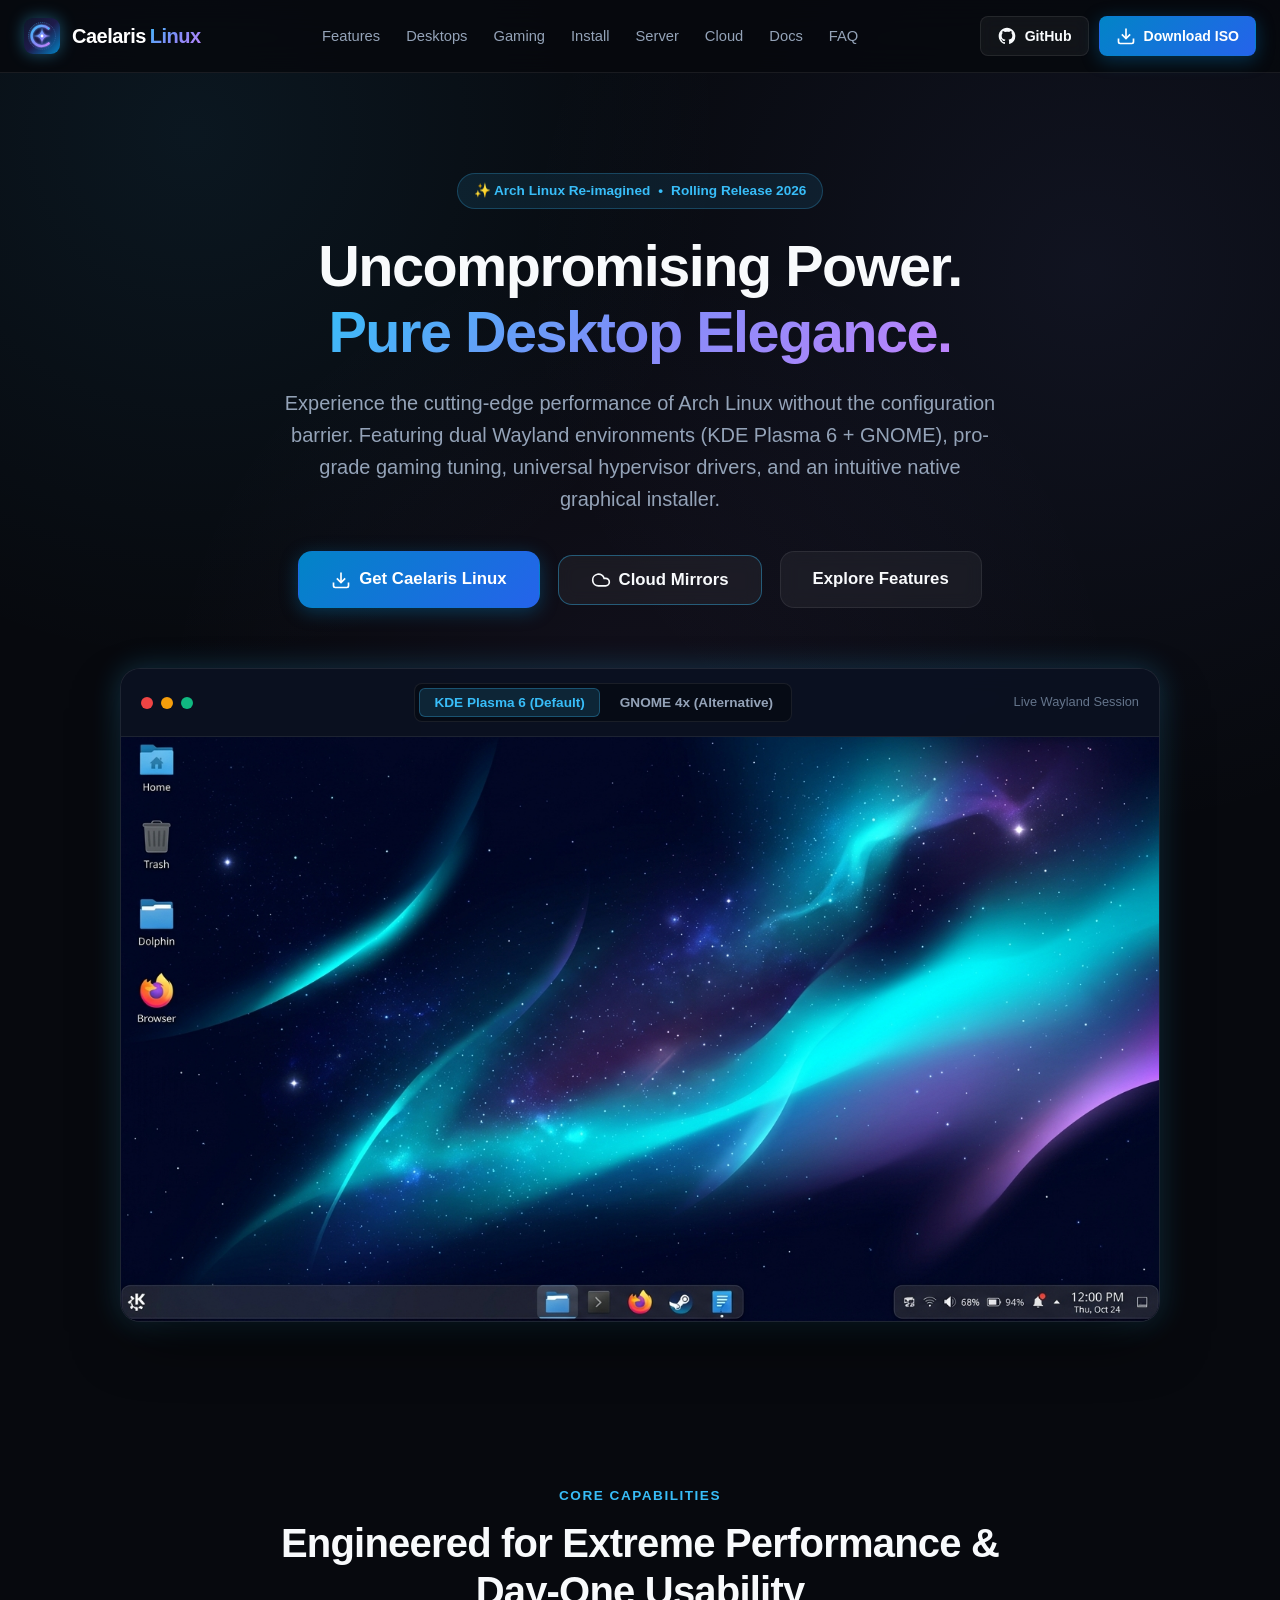
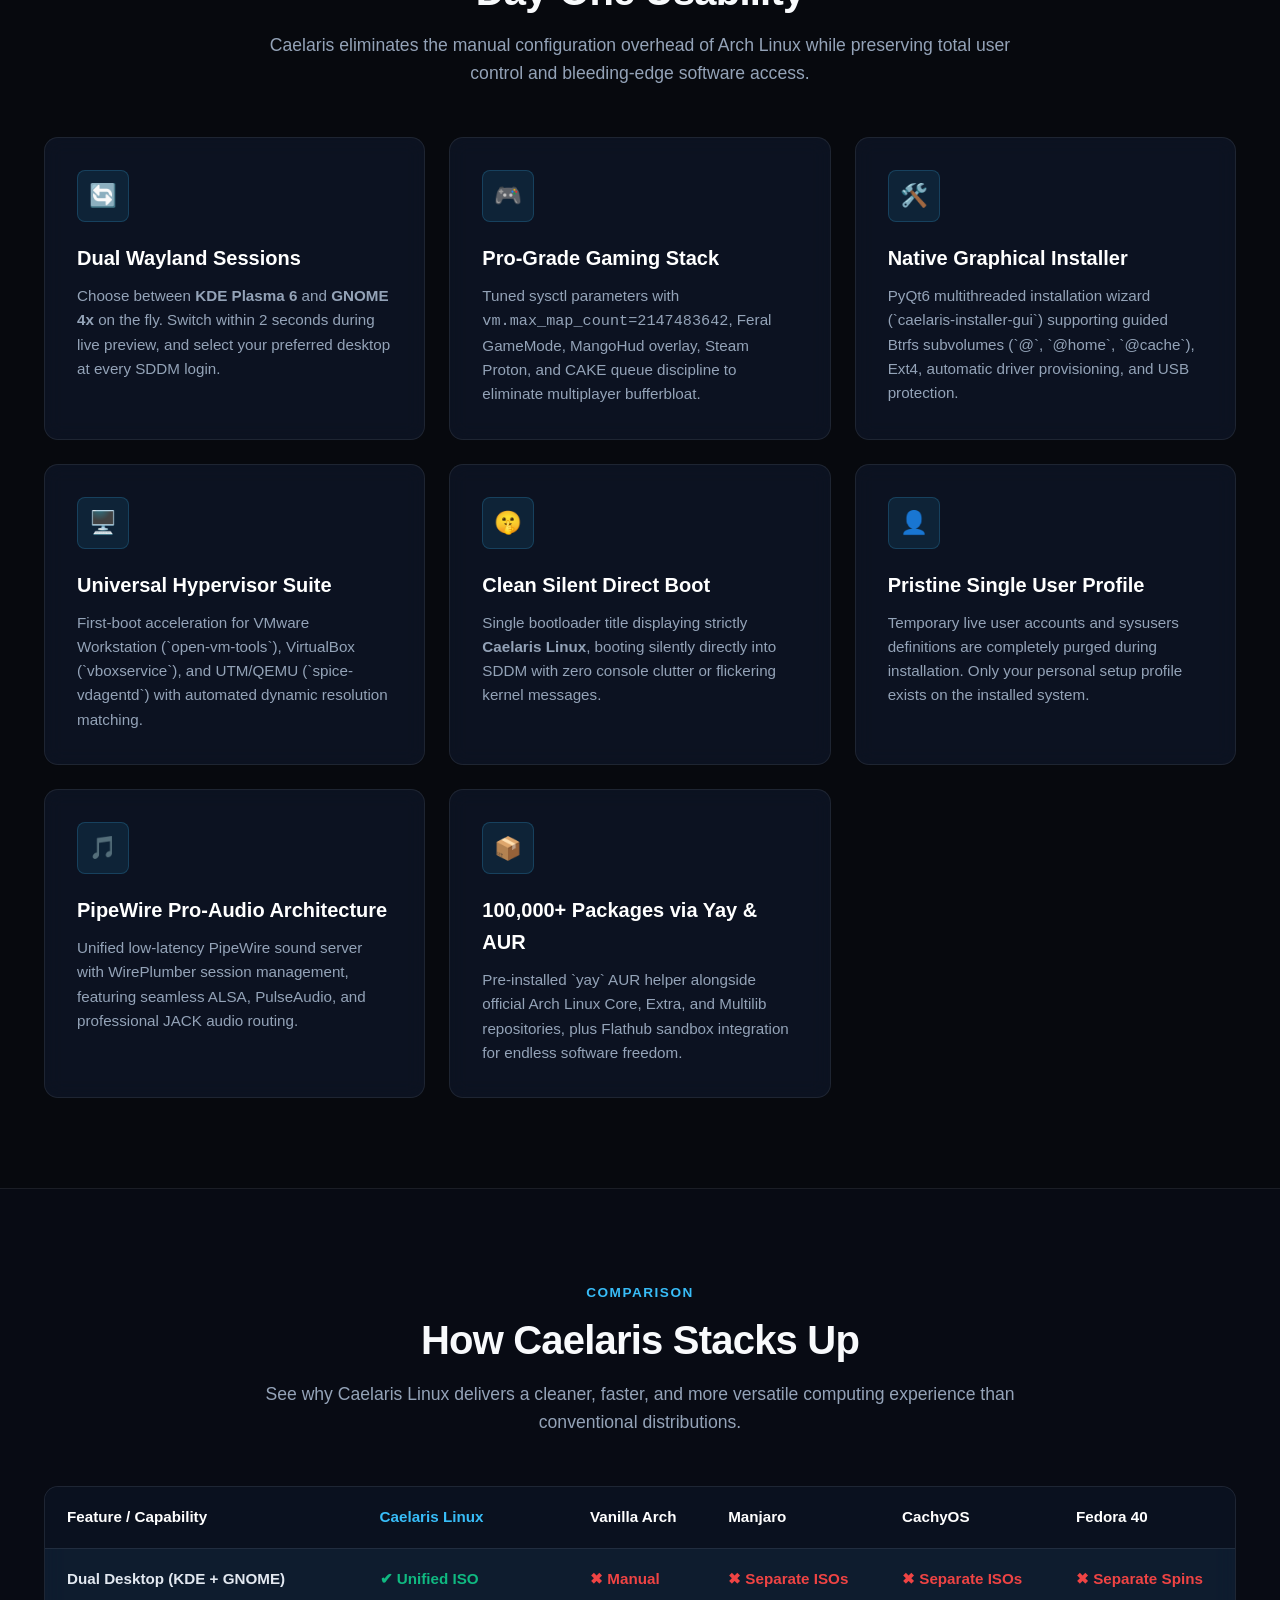
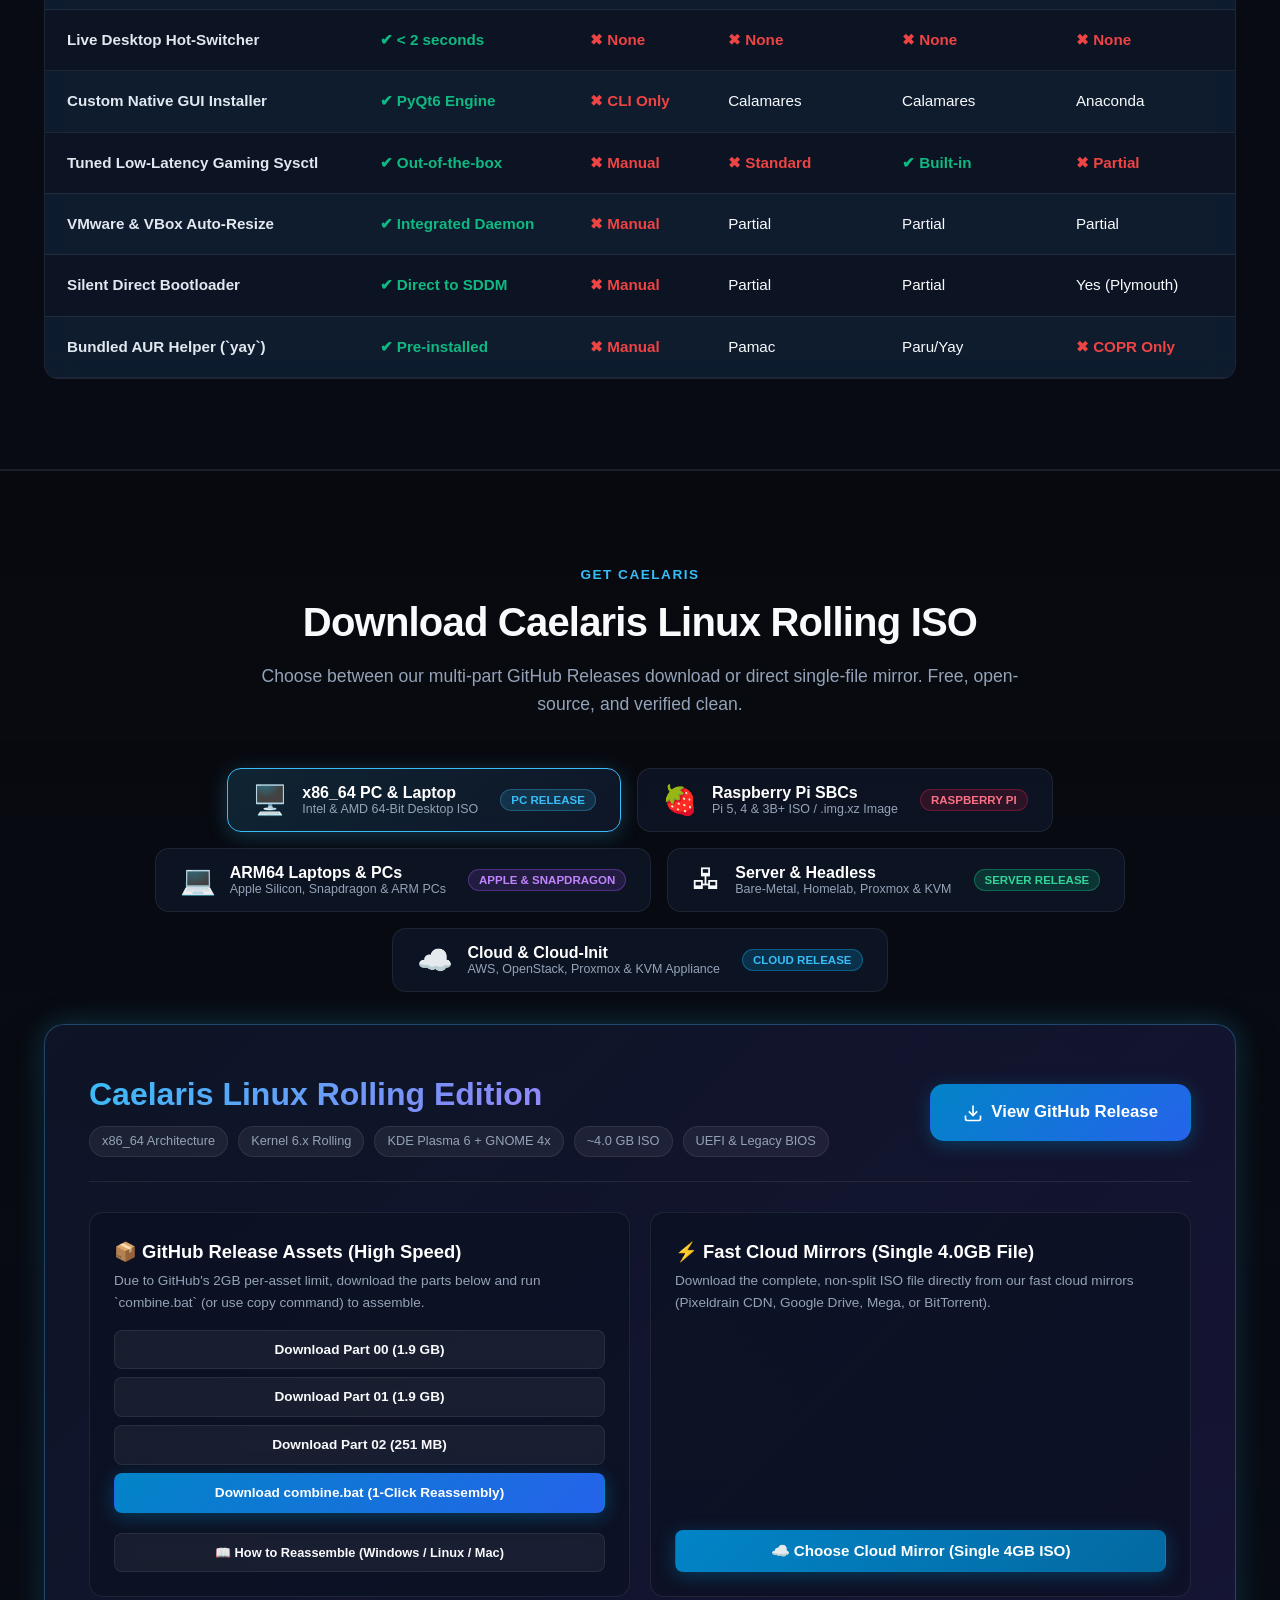
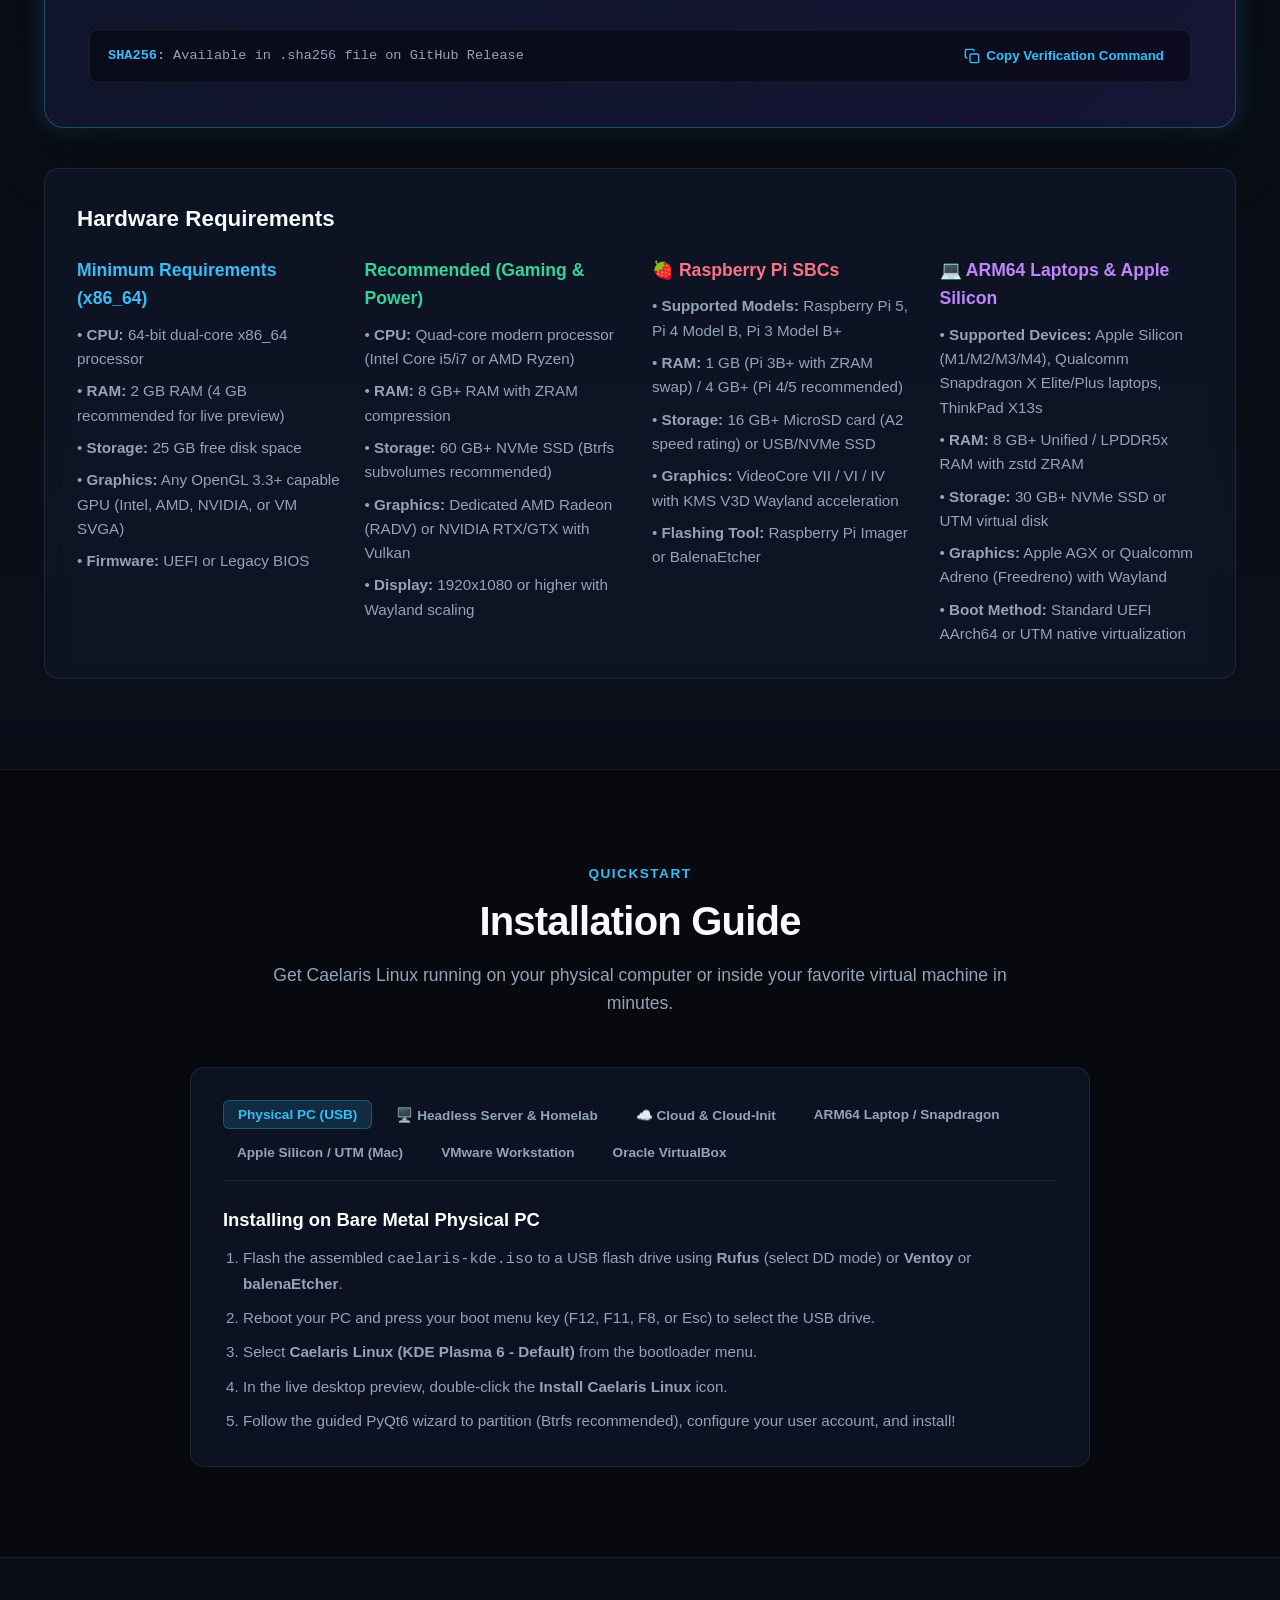
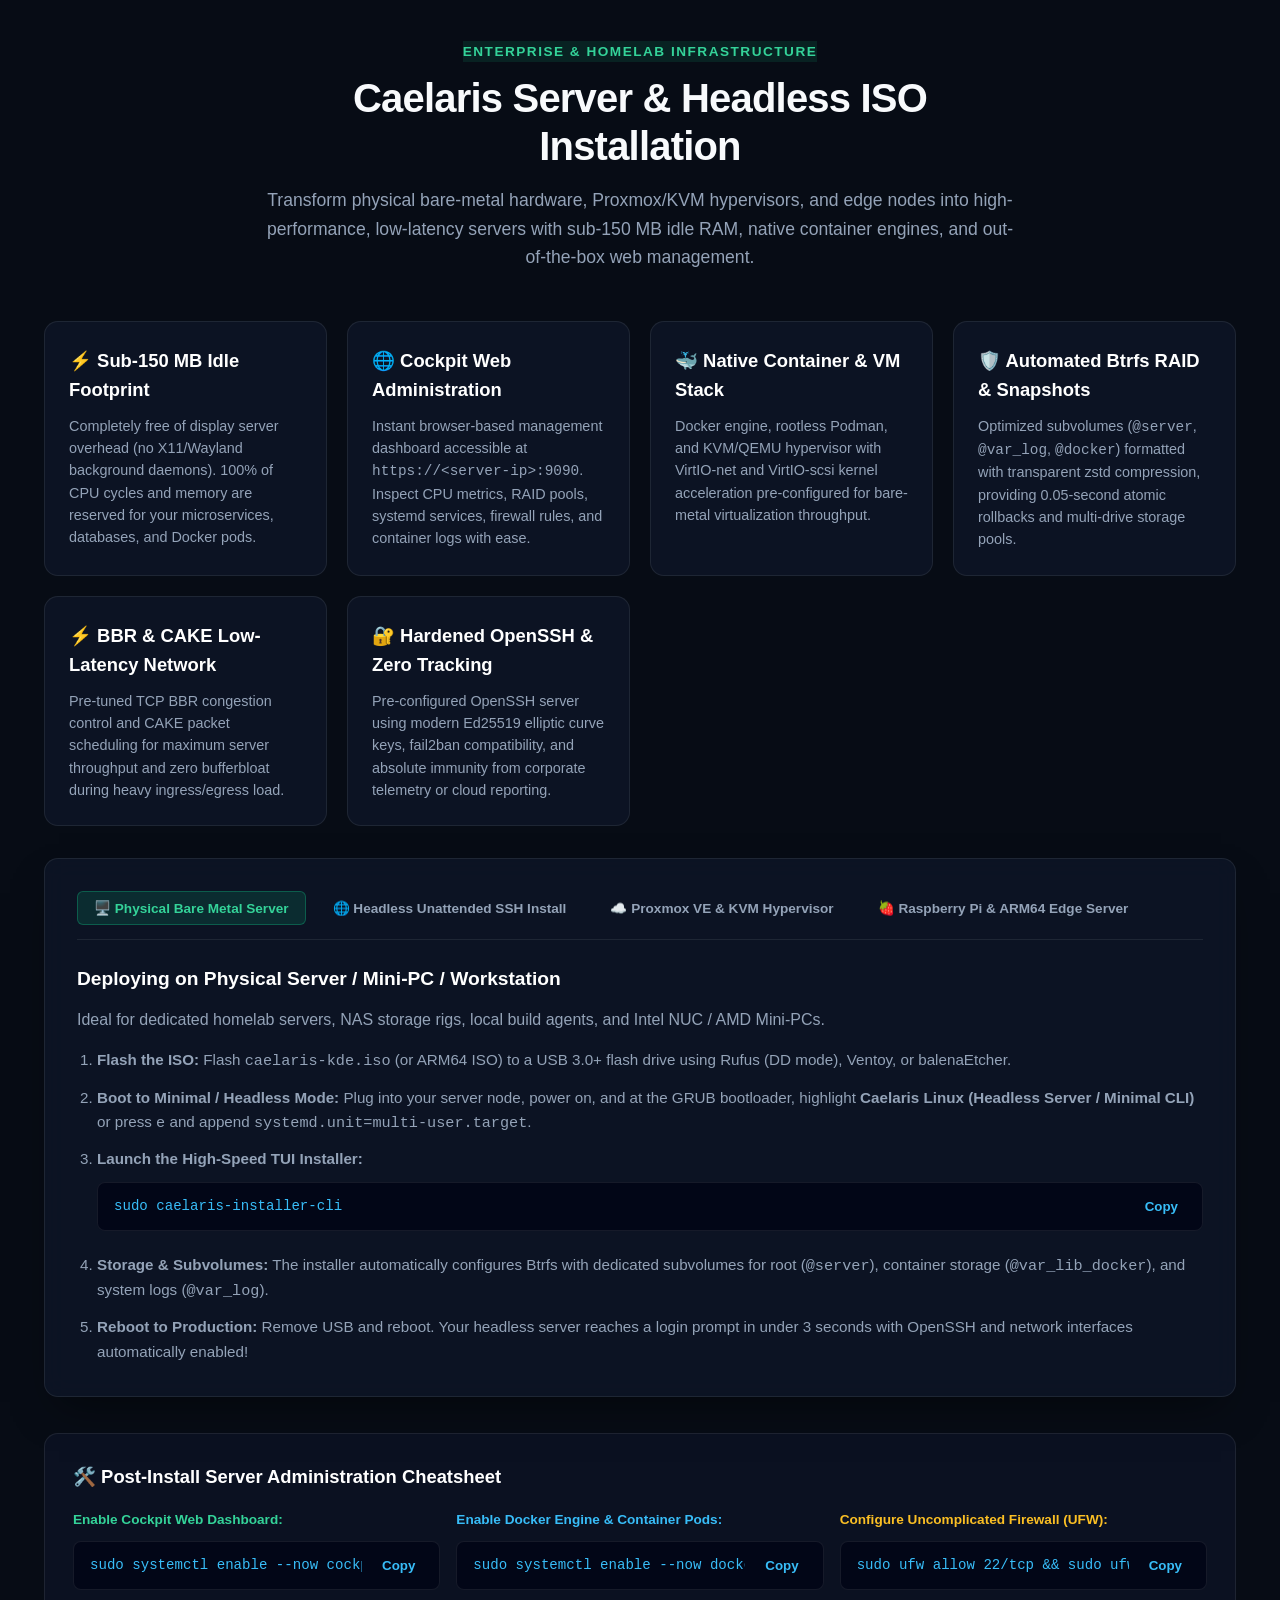
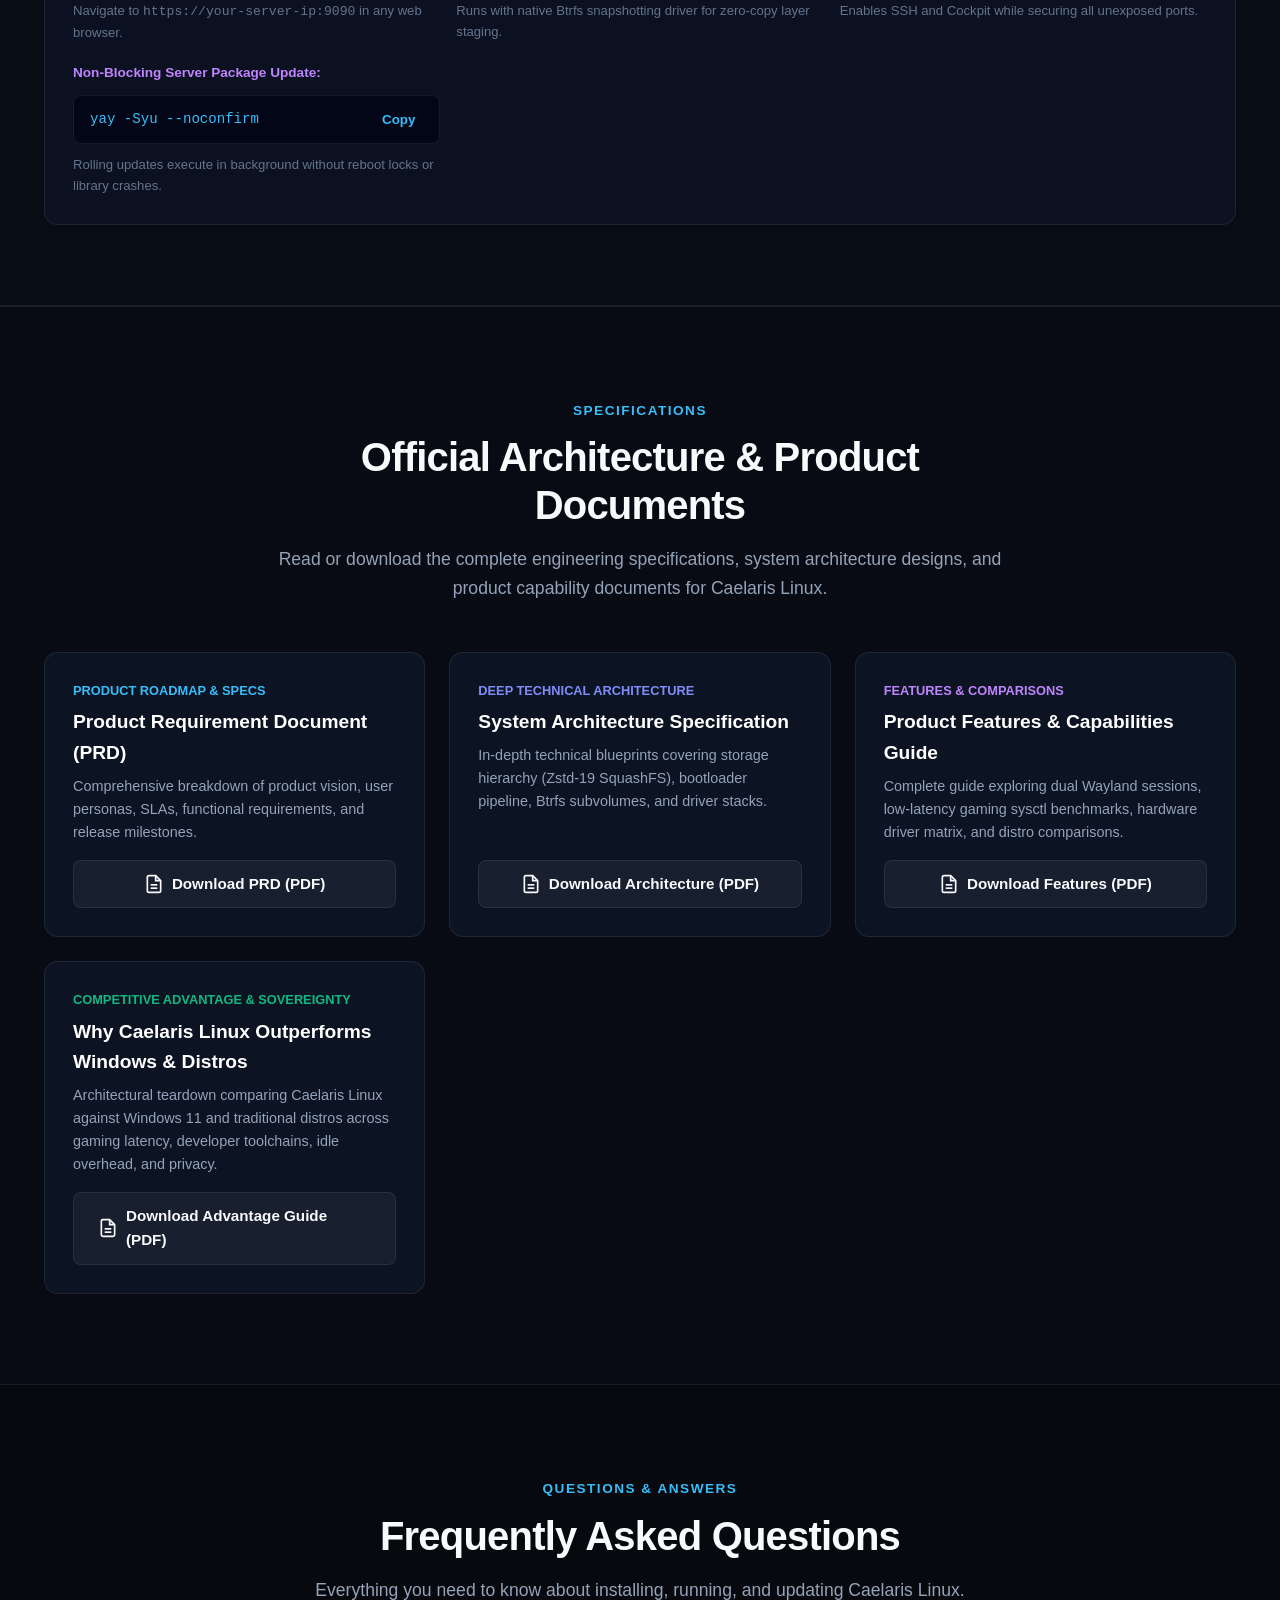
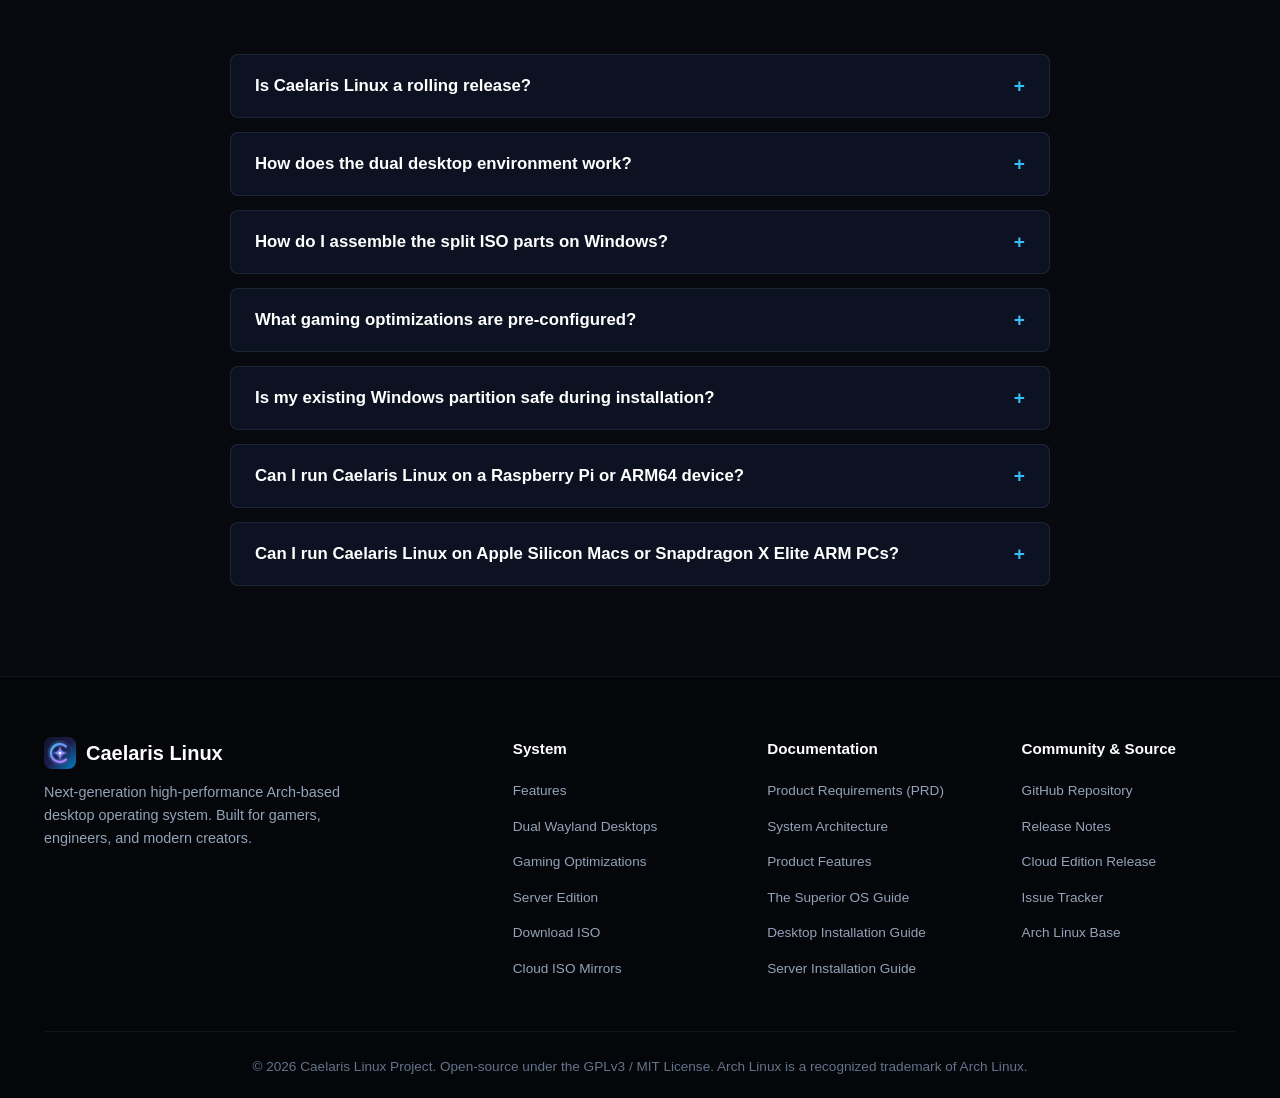
==== commit b9e8419a: "fix(web): remove redundant cloud-download-card section [skip ci]" ====
--- a/Caelaris Web Page/index.html
+++ b/Caelaris Web Page/index.html
@@ -24,7 +24,7 @@
         <li><a href="#gaming" class="nav-link">Gaming</a></li>
         <li><a href="#install" class="nav-link">Install</a></li>
         <li><a href="#server-install" class="nav-link">Server</a></li>
-        <li><a href="#cloud-download" class="nav-link" onclick="openCloudModal(); return false;">Cloud</a></li>
+        <li><a href="#download" class="nav-link" onclick="document.querySelector('[data-arch=\'cloud\']').click(); document.getElementById('download').scrollIntoView({behavior: 'smooth'}); return false;">Cloud</a></li>
         <li><a href="#documentation" class="nav-link">Docs</a></li>
         <li><a href="#faq" class="nav-link">FAQ</a></li>
       </ul>
@@ -407,9 +407,6 @@
                 <button onclick="openCloudModal()" class="btn btn-primary" style="width: 100%; background: linear-gradient(135deg, #0284c7 0%, #0369a1 100%);">
                   ☁️ Choose Cloud Mirror (Single 4GB ISO)
                 </button>
-                <a href="#cloud-download" class="btn btn-secondary" style="width: 100%; font-size: 0.85rem;">
-                  View All Cloud Download Mirrors &darr;
-                </a>
               </div>
             </div>
           </div>
@@ -766,123 +763,6 @@
               </svg>
               Copy Verification Command
             </button>
-          </div>
-        </div>
-      </div>
-
-      <!-- ================= CLOUD MIRRORS & DIRECT ISO DOWNLOADS ================= -->
-      <div class="cloud-download-card" id="cloud-download">
-        <div style="display: flex; justify-content: space-between; align-items: center; flex-wrap: wrap; gap: 16px; margin-bottom: 24px; border-bottom: 1px solid var(--border-subtle); padding-bottom: 18px;">
-          <div>
-            <span class="cloud-badge">Global High-Speed CDN &amp; P2P</span>
-            <h3 style="font-size: 1.8rem; font-weight: 800; color: #fff; margin: 4px 0 6px 0;">☁️ Cloud ISO Download Mirrors</h3>
-            <p style="color: var(--text-muted); font-size: 0.95rem; margin: 0;">
-              Download uncompressed, single-file Caelaris Linux ISOs directly without splitting. Hosted across high-bandwidth global cloud infrastructure.
-            </p>
-          </div>
-          <button onclick="openCloudModal()" class="btn btn-secondary">
-            ⚡ Quick Mirror Selector
-          </button>
-        </div>
-
-        <div class="cloud-grid">
-          <!-- Cloud Option 1: Pixeldrain Global CDN -->
-          <div class="cloud-item">
-            <div>
-              <span class="cloud-badge" style="background: rgba(14, 165, 233, 0.15); color: #38bdf8;">Global CDN Mirror</span>
-              <h5>Pixeldrain Direct Cloud Mirror</h5>
-              <p>Ultra-fast multi-gigabit cloud CDN mirror. Supports browser download accelerators and pause/resume.</p>
-            </div>
-            <div style="display: flex; flex-direction: column; gap: 8px; margin-top: auto;">
-              <a href="https://pixeldrain.com/u/caelaris" target="_blank" class="btn btn-primary" style="width: 100%; font-size: 0.9rem;">
-                Download Desktop ISO (4.0 GB)
-              </a>
-              <a href="https://github.com/kurokai-kun/caelaris-linux/releases/download/server-release/caelaris-server-x86_64.iso" class="btn btn-secondary" style="width: 100%; font-size: 0.85rem;">
-                Download Server ISO (1.1 GB)
-              </a>
-            </div>
-          </div>
-
-          <!-- Cloud Option 2: Google Drive Mirror -->
-          <div class="cloud-item">
-            <div>
-              <span class="cloud-badge" style="background: rgba(34, 197, 94, 0.15); color: #4ade80;">Google Edge Cache</span>
-              <h5>Google Drive Cloud Mirror</h5>
-              <p>Mirrored across Google Cloud global datacenters. Maximum download speed and reliability across all regions.</p>
-            </div>
-            <div style="display: flex; flex-direction: column; gap: 8px; margin-top: auto;">
-              <a href="https://drive.google.com/drive/folders/caelaris-linux" target="_blank" class="btn btn-secondary" style="width: 100%; font-size: 0.9rem; border-color: rgba(74, 222, 128, 0.35);">
-                Access Google Drive Mirror ↗
-              </a>
-              <a href="https://github.com/kurokai-kun/caelaris-linux/releases/download/arm64-pc-release/caelaris-arm64-pc.iso" class="btn btn-secondary" style="width: 100%; font-size: 0.85rem;">
-                Download ARM64 PC ISO (951 MB)
-              </a>
-            </div>
-          </div>
-
-          <!-- Cloud Option 3: Mega.nz Encrypted Cloud -->
-          <div class="cloud-item">
-            <div>
-              <span class="cloud-badge" style="background: rgba(239, 68, 68, 0.15); color: #f87171;">Encrypted Cloud</span>
-              <h5>Mega.nz Cloud Storage Mirror</h5>
-              <p>End-to-end encrypted cloud mirror with built-in multi-connection file transfers and browser integrity check.</p>
-            </div>
-            <div style="display: flex; flex-direction: column; gap: 8px; margin-top: auto;">
-              <a href="https://mega.nz/folder/caelaris-linux" target="_blank" class="btn btn-secondary" style="width: 100%; font-size: 0.9rem; border-color: rgba(248, 113, 113, 0.35);">
-                Open Mega.nz Cloud Mirror ↗
-              </a>
-              <a href="https://github.com/kurokai-kun/caelaris-linux/releases/download/rpi-arm64-release/caelaris-rpi-arm64.iso" class="btn btn-secondary" style="width: 100%; font-size: 0.85rem;">
-                Download Raspberry Pi ISO (967 MB)
-              </a>
-            </div>
-          </div>
-
-          <!-- Cloud Option 4: BitTorrent & Magnet Link -->
-          <div class="cloud-item">
-            <div>
-              <span class="cloud-badge" style="background: rgba(168, 85, 247, 0.15); color: #c084fc;">P2P Swarm</span>
-              <h5>BitTorrent &amp; Magnet Swarm</h5>
-              <p>Decentralized peer-to-peer downloading. Self-healing chunks, cryptographic hash validation, and uncapped speed.</p>
-            </div>
-            <div style="display: flex; flex-direction: column; gap: 8px; margin-top: auto;">
-              <button class="btn btn-secondary copy-trigger" data-copy="magnet:?xt=urn:btih:caelaris-linux-2026-rolling-x86_64&dn=caelaris-kde.iso" style="width: 100%; font-size: 0.85rem; border-color: rgba(168, 85, 247, 0.35);">
-                🧲 Copy P2P Magnet URI
-              </button>
-              <a href="https://github.com/kurokai-kun/caelaris-linux/releases/tag/rolling-release" target="_blank" class="btn btn-secondary" style="width: 100%; font-size: 0.85rem;">
-                View Torrent Trackers
-              </a>
-            </div>
-          </div>
-        </div>
-
-        <!-- Dedicated Cloud-Init Appliance Banner -->
-        <div style="margin-top: 24px; background: linear-gradient(135deg, rgba(14, 165, 233, 0.15) 0%, rgba(15, 23, 42, 0.9) 100%); border: 1px solid rgba(56, 189, 248, 0.35); border-radius: var(--radius-md); padding: 22px; display: flex; justify-content: space-between; align-items: center; flex-wrap: wrap; gap: 16px;">
-          <div>
-            <span class="cloud-badge" style="background: rgba(56, 189, 248, 0.2); color: #38bdf8;">New GitHub Release</span>
-            <h4 style="font-size: 1.25rem; color: #fff; margin: 4px 0 6px 0;">☁️ Caelaris Linux Cloud &amp; Cloud-Init Edition (~950 MB)</h4>
-            <p style="color: var(--text-muted); font-size: 0.88rem; margin: 0; max-width: 650px;">
-              Pre-built virtual appliance ISO for OpenStack, Proxmox VE, KVM, and AWS EC2 with automated cloud-init provisioning, VirtIO drivers, and sub-120MB idle RAM.
-            </p>
-          </div>
-          <div style="display: flex; gap: 10px; flex-wrap: wrap;">
-            <a href="https://github.com/kurokai-kun/caelaris-linux/releases/download/cloud-release/caelaris-cloud-x86_64.iso" class="btn btn-primary" style="background: linear-gradient(135deg, #0284c7 0%, #0369a1 100%);">
-              Download Cloud ISO (950 MB)
-            </a>
-            <a href="https://github.com/kurokai-kun/caelaris-linux/releases/tag/cloud-release" target="_blank" class="btn btn-secondary">
-              View Cloud Release
-            </a>
-          </div>
-        </div>
-
-        <!-- CLI Cloud Download Command Box -->
-        <div style="margin-top: 24px; background: #020617; border: 1px solid var(--border-subtle); border-radius: var(--radius-sm); padding: 16px 20px;">
-          <div style="display: flex; justify-content: space-between; align-items: center; flex-wrap: wrap; gap: 12px; margin-bottom: 8px;">
-            <span style="font-size: 0.85rem; color: #38bdf8; font-weight: 700;">Direct Terminal Download (Resumable Single-File):</span>
-            <span style="font-size: 0.8rem; color: var(--text-dim);">Works on Linux, macOS, and Windows PowerShell</span>
-          </div>
-          <div class="server-code-box" style="margin: 0;">
-            <code>curl -L -C - -O "https://github.com/kurokai-kun/caelaris-linux/releases/download/server-release/caelaris-server-x86_64.iso"</code>
-            <button class="copy-btn copy-trigger" data-copy='curl -L -C - -O "https://github.com/kurokai-kun/caelaris-linux/releases/download/server-release/caelaris-server-x86_64.iso"'>Copy Command</button>
           </div>
         </div>
       </div>
@@ -998,14 +878,6 @@
             <li>Configure your SSH Public Key and IP/DHCP in the Cloud-Init tab, then power on the VM.</li>
             <li>The system provisions automatically on first boot, starts OpenSSH, enables QEMU Guest Agent, and idles under 120MB RAM!</li>
           </ol>
-          <div style="margin-top: 18px; display: flex; gap: 12px; flex-wrap: wrap;">
-            <a href="https://github.com/kurokai-kun/caelaris-linux/releases/download/cloud-release/caelaris-cloud-x86_64.iso" class="btn btn-primary" style="background: linear-gradient(135deg, #0284c7 0%, #0369a1 100%);">
-              Download Cloud ISO (950 MB)
-            </a>
-            <a href="https://github.com/kurokai-kun/caelaris-linux/releases/download/cloud-release/QUICKSTART_CLOUD.txt" target="_blank" class="btn btn-secondary">
-              📄 View QUICKSTART_CLOUD.txt
-            </a>
-          </div>
         </div>
 
         <!-- Panel 2: ARM64 Laptop / Snapdragon -->
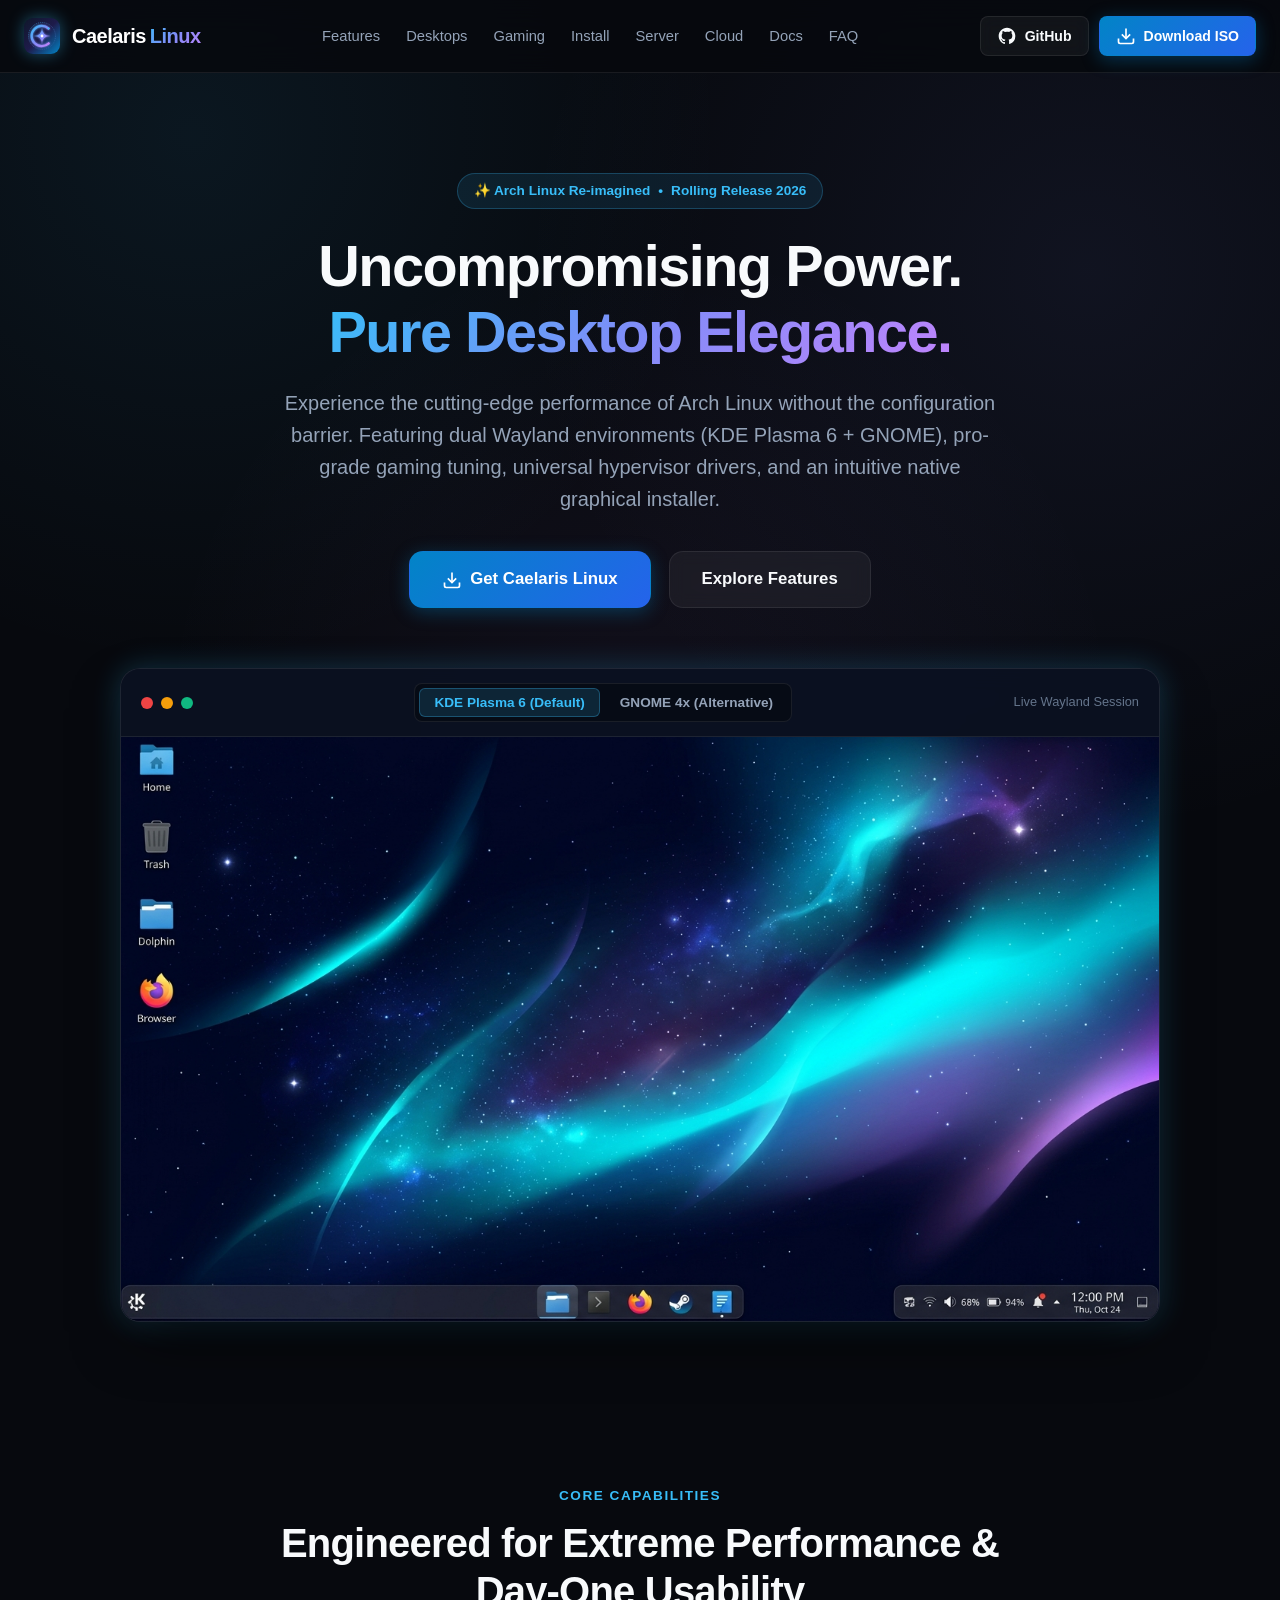
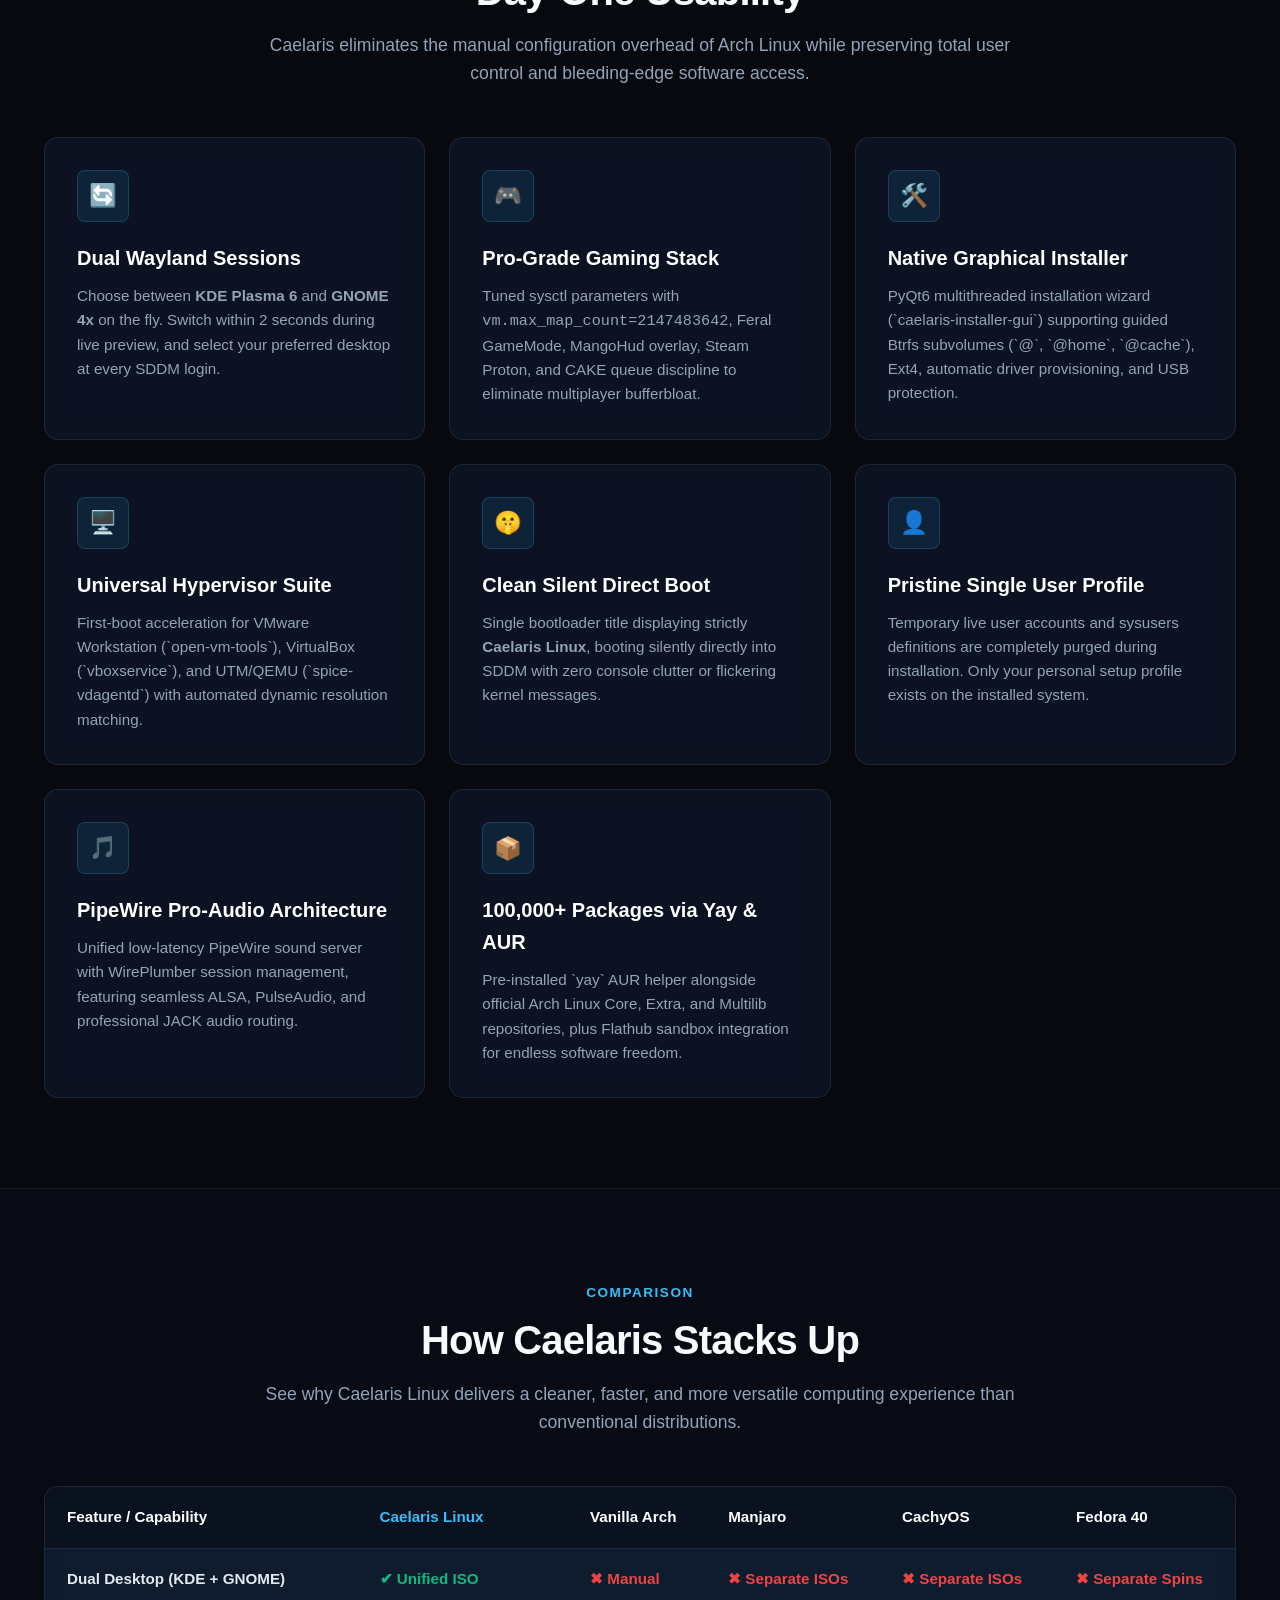
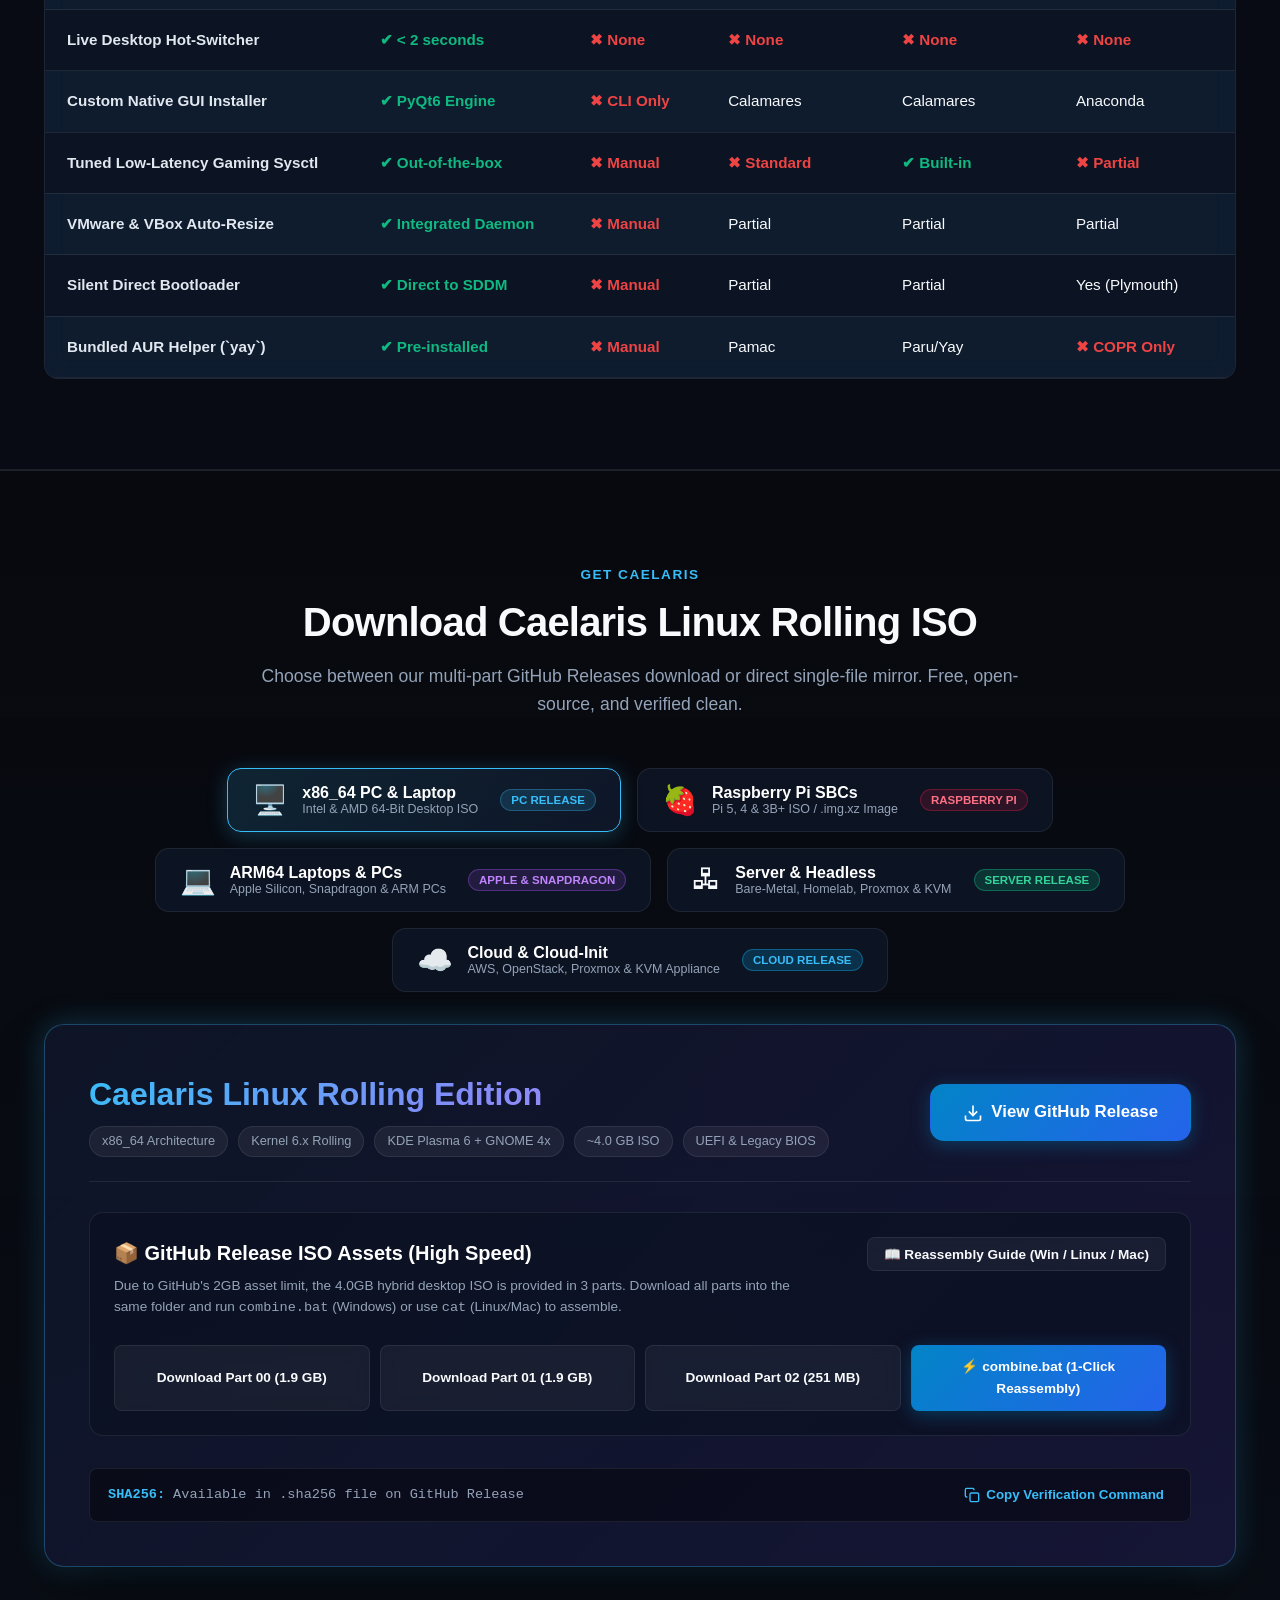
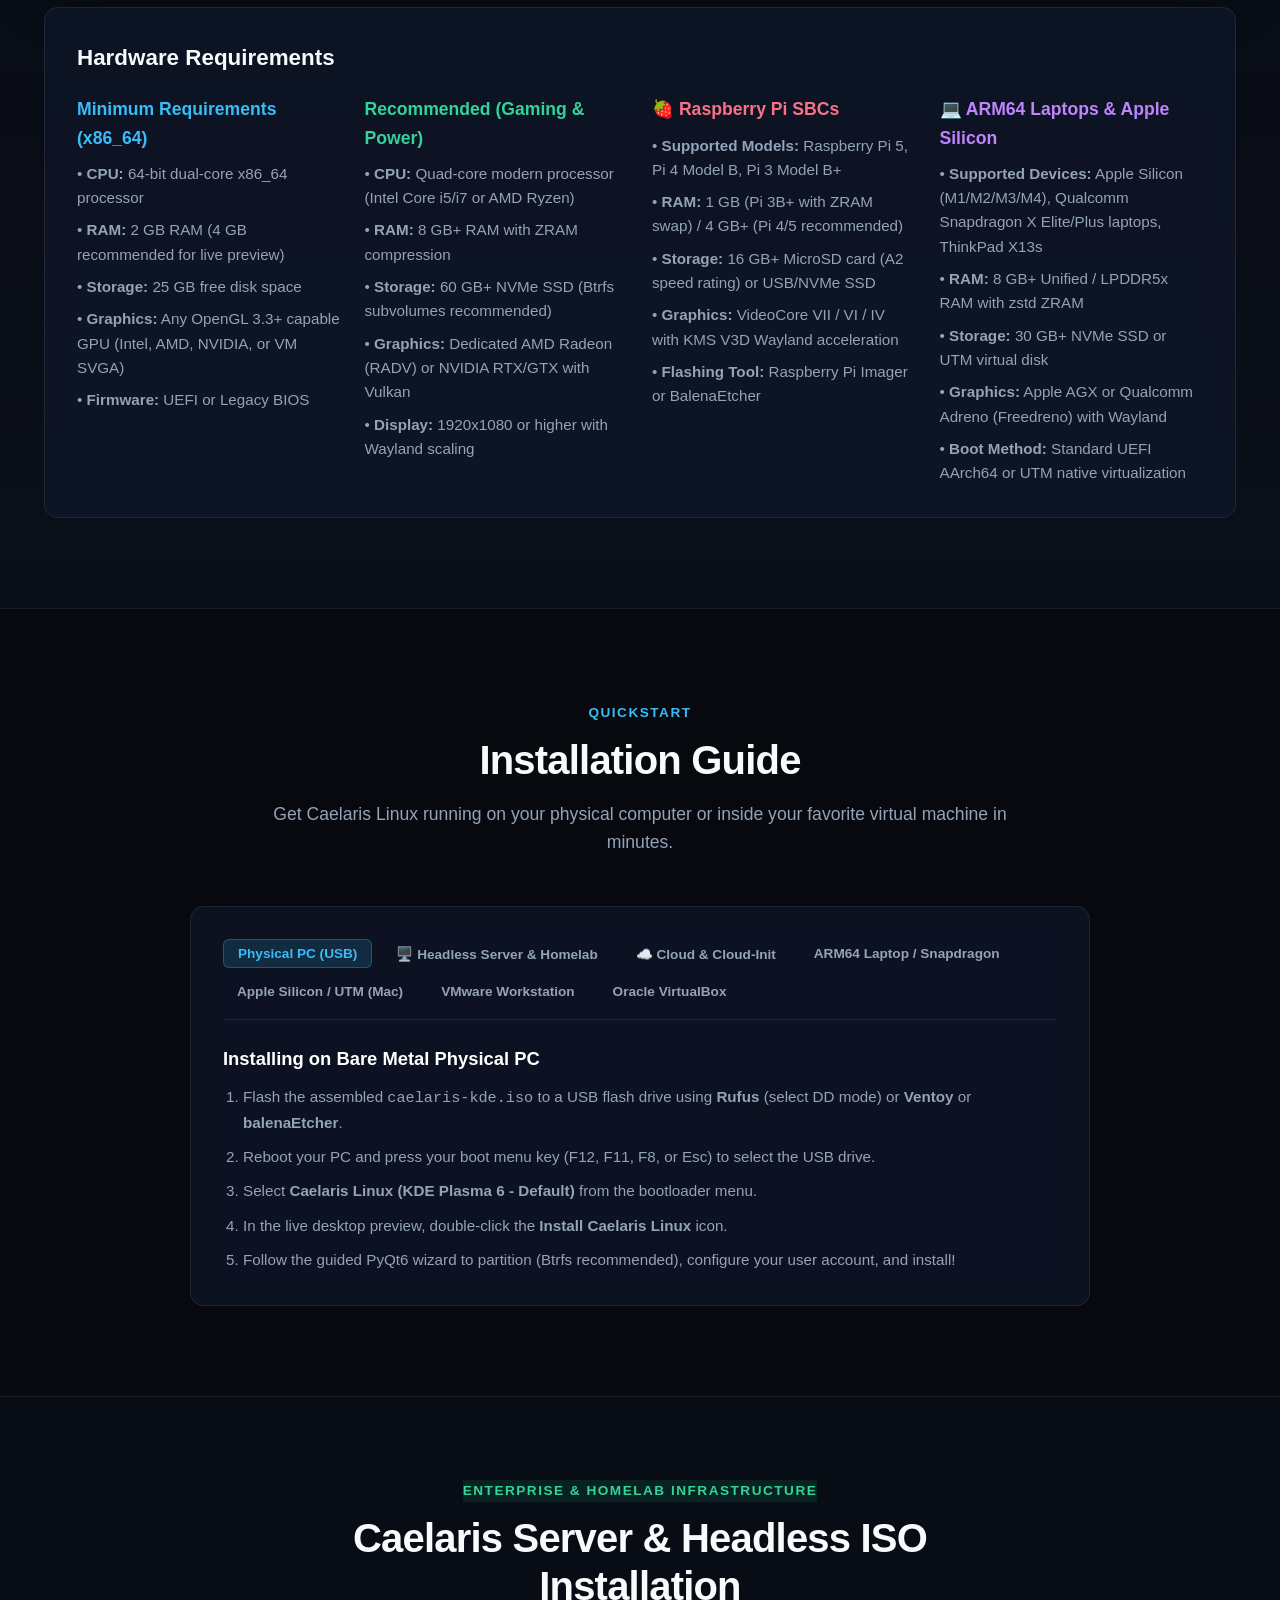
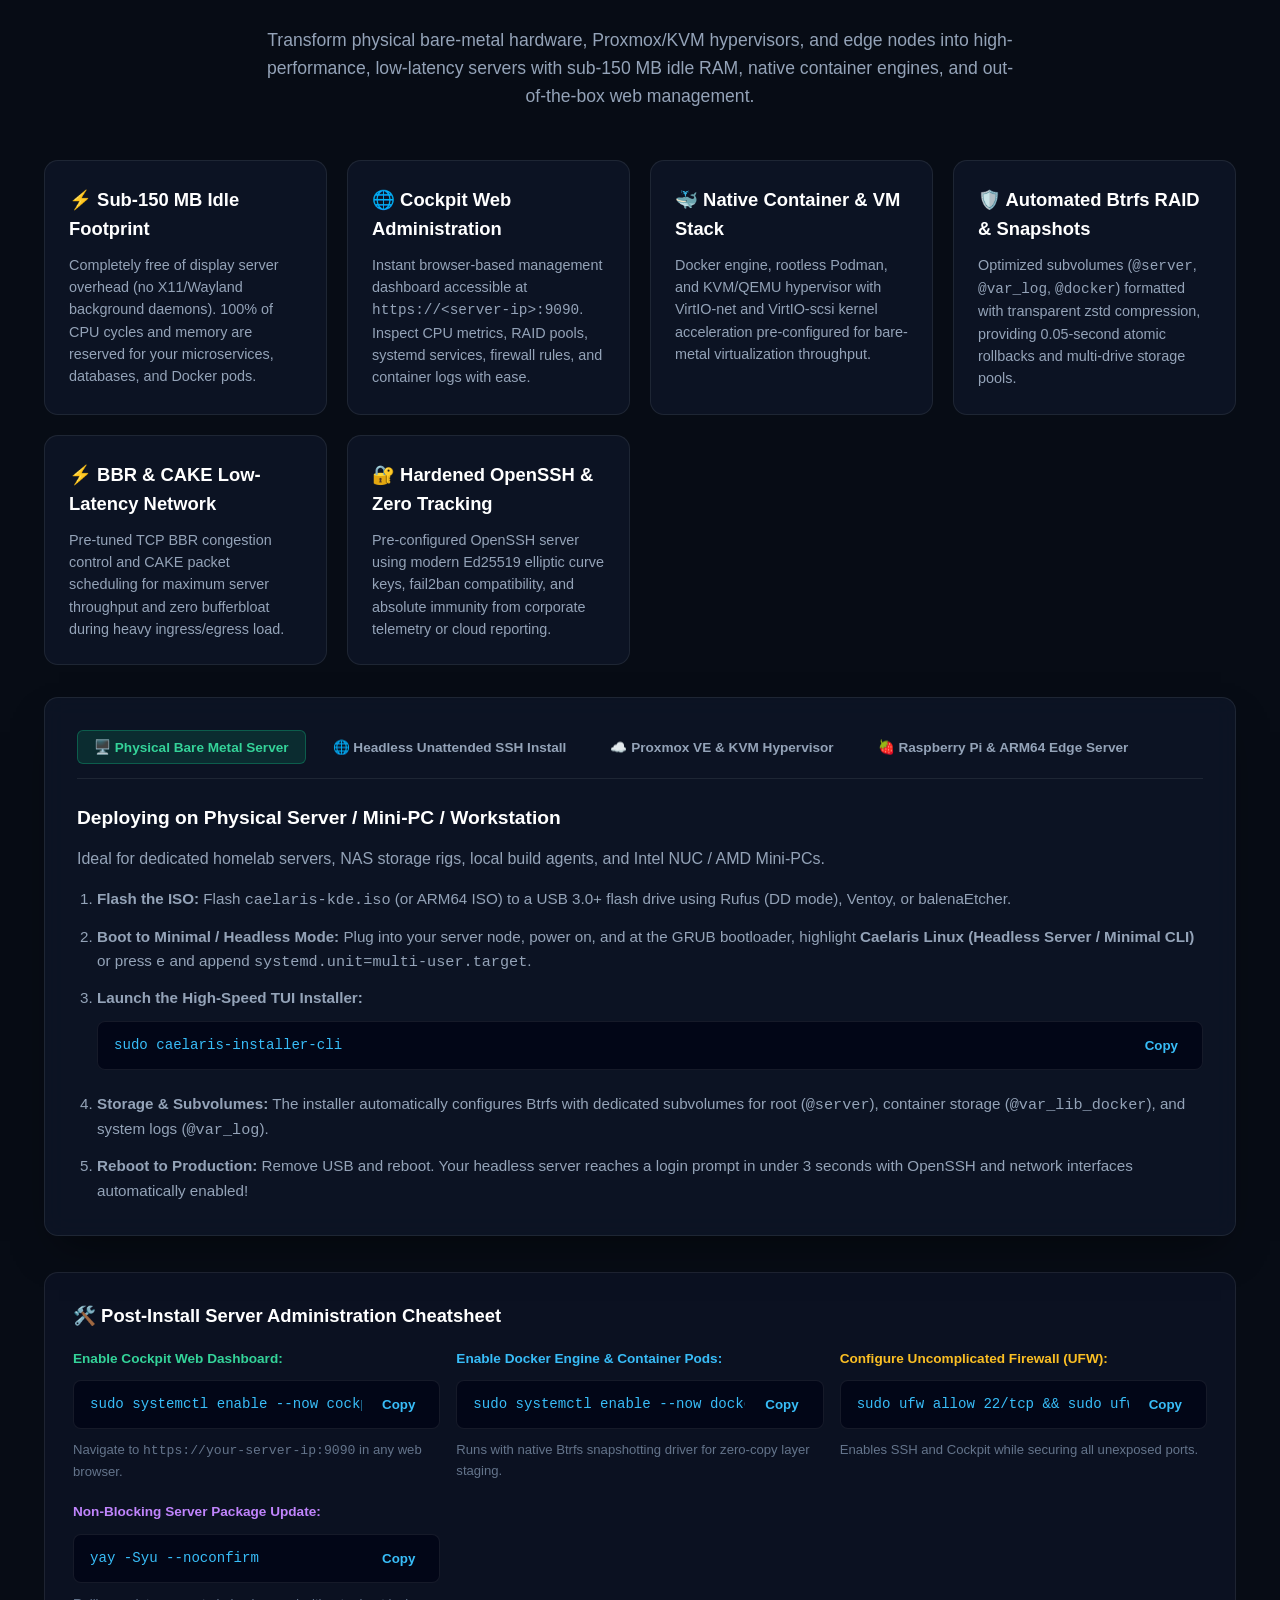
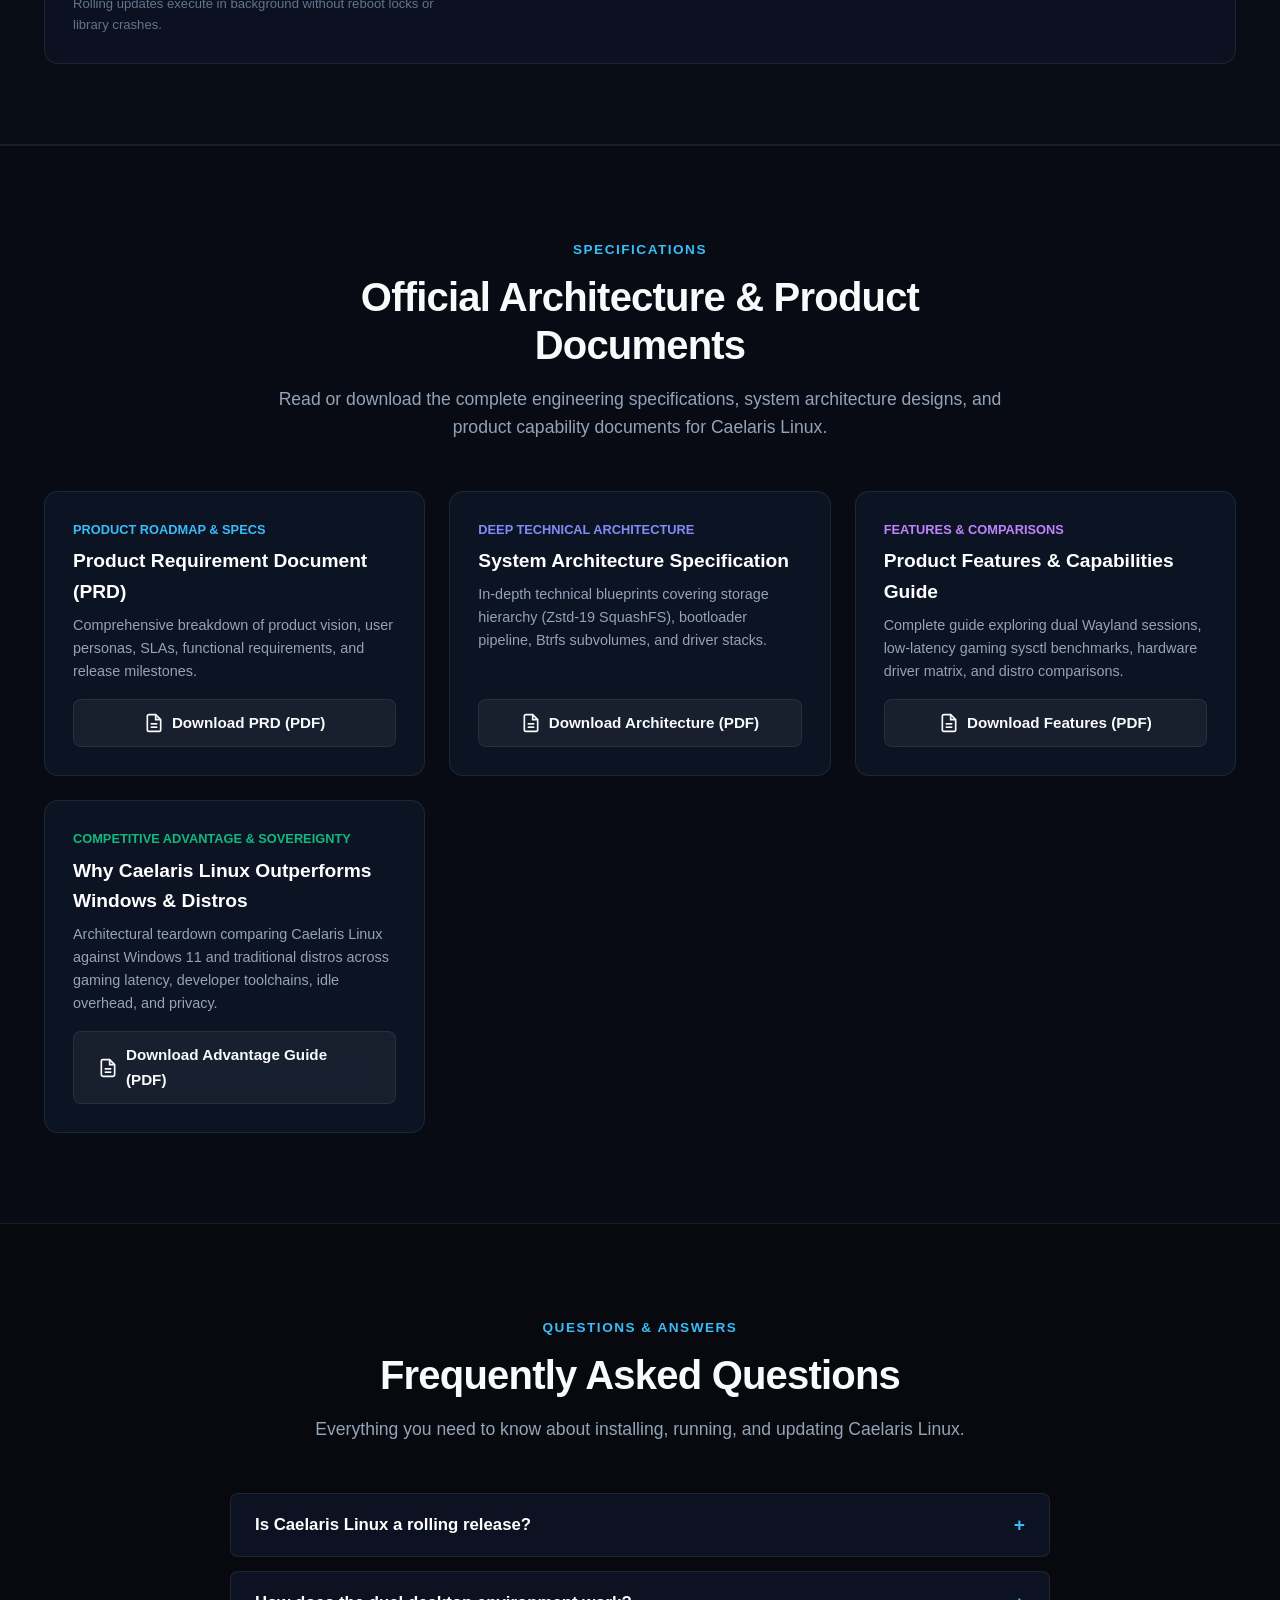
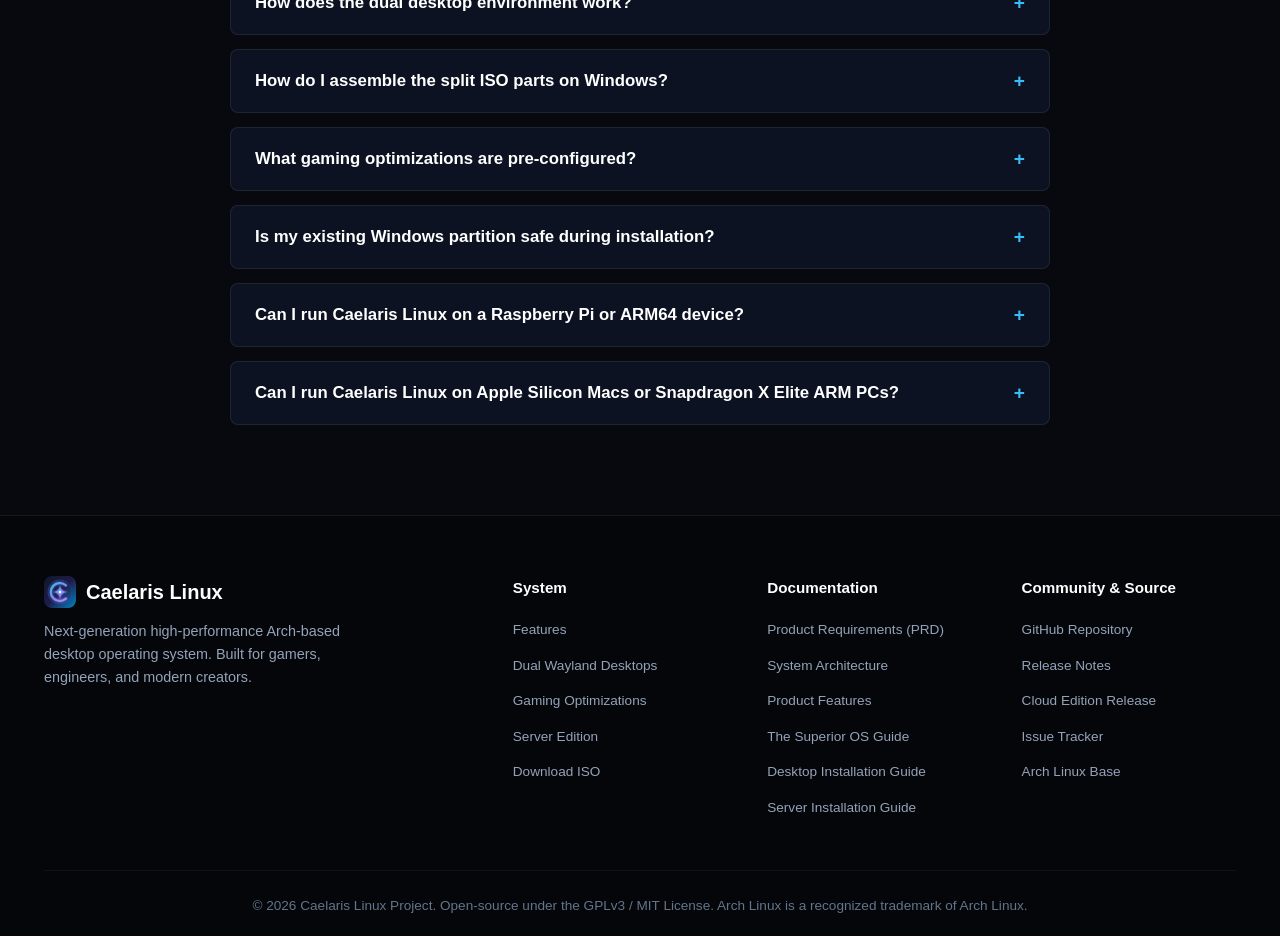
==== commit 47658fad: "fix(web): remove non-working cloud mirror tile, button and modal [skip ci]" ====
--- a/Caelaris Web Page/index.html
+++ b/Caelaris Web Page/index.html
@@ -80,12 +80,6 @@
           </svg>
           Get Caelaris Linux
         </a>
-        <button onclick="openCloudModal()" class="btn btn-secondary btn-lg" style="border-color: rgba(56, 189, 248, 0.4);">
-          <svg class="btn-icon" viewBox="0 0 24 24" fill="none" stroke="currentColor" stroke-width="2">
-            <path d="M17.5 19H9a7 7 0 1 1 6.71-9h1.79a4.5 4.5 0 1 1 0 9Z"/>
-          </svg>
-          Cloud Mirrors
-        </button>
         <a href="#features" class="btn btn-secondary btn-lg">
           Explore Features
         </a>
@@ -379,34 +373,23 @@
             </div>
           </div>
 
-          <div class="download-options-grid">
-            <!-- Option A: GitHub Releases Parts -->
+          <div class="download-options-grid" style="grid-template-columns: 1fr;">
+            <!-- Official Release ISO Assets -->
             <div class="download-tile">
-              <div>
-                <h4>📦 GitHub Release Assets (High Speed)</h4>
-                <p>Due to GitHub's 2GB per-asset limit, download the parts below and run `combine.bat` (or use copy command) to assemble.</p>
-              </div>
-              <div style="display: flex; flex-direction: column; gap: 8px;">
-                <a href="https://github.com/kurokai-kun/caelaris-linux/releases/download/rolling-release/caelaris-kde-2026.09.20-x86_64.iso.part-00" class="btn btn-secondary" style="font-size: 0.85rem; padding: 8px 14px;">Download Part 00 (1.9 GB)</a>
-                <a href="https://github.com/kurokai-kun/caelaris-linux/releases/download/rolling-release/caelaris-kde-2026.09.20-x86_64.iso.part-01" class="btn btn-secondary" style="font-size: 0.85rem; padding: 8px 14px;">Download Part 01 (1.9 GB)</a>
-                <a href="https://github.com/kurokai-kun/caelaris-linux/releases/download/rolling-release/caelaris-kde-2026.09.20-x86_64.iso.part-02" class="btn btn-secondary" style="font-size: 0.85rem; padding: 8px 14px;">Download Part 02 (251 MB)</a>
-                <a href="https://github.com/kurokai-kun/caelaris-linux/releases/download/rolling-release/combine.bat" class="btn btn-primary" style="font-size: 0.85rem; padding: 8px 14px;">Download combine.bat (1-Click Reassembly)</a>
-              </div>
-              <button onclick="openCombineModal()" class="btn btn-secondary" style="font-size: 0.8rem; margin-top: 4px;">
-                📖 How to Reassemble (Windows / Linux / Mac)
-              </button>
-            </div>
-
-            <!-- Option B: Direct Mirror -->
-            <div class="download-tile">
-              <div>
-                <h4>⚡ Fast Cloud Mirrors (Single 4.0GB File)</h4>
-                <p>Download the complete, non-split ISO file directly from our fast cloud mirrors (Pixeldrain CDN, Google Drive, Mega, or BitTorrent).</p>
-              </div>
-              <div style="margin-top: auto; display: flex; flex-direction: column; gap: 8px;">
-                <button onclick="openCloudModal()" class="btn btn-primary" style="width: 100%; background: linear-gradient(135deg, #0284c7 0%, #0369a1 100%);">
-                  ☁️ Choose Cloud Mirror (Single 4GB ISO)
+              <div style="display: flex; justify-content: space-between; align-items: flex-start; flex-wrap: wrap; gap: 12px;">
+                <div>
+                  <h4 style="font-size: 1.25rem; margin-bottom: 6px;">📦 GitHub Release ISO Assets (High Speed)</h4>
+                  <p style="margin: 0; max-width: 680px;">Due to GitHub's 2GB asset limit, the 4.0GB hybrid desktop ISO is provided in 3 parts. Download all parts into the same folder and run <code>combine.bat</code> (Windows) or use <code>cat</code> (Linux/Mac) to assemble.</p>
+                </div>
+                <button onclick="openCombineModal()" class="btn btn-secondary" style="font-size: 0.85rem; padding: 8px 16px;">
+                  📖 Reassembly Guide (Win / Linux / Mac)
                 </button>
+              </div>
+              <div style="display: grid; grid-template-columns: repeat(auto-fit, minmax(220px, 1fr)); gap: 10px; margin-top: 10px;">
+                <a href="https://github.com/kurokai-kun/caelaris-linux/releases/download/rolling-release/caelaris-kde-2026.09.20-x86_64.iso.part-00" class="btn btn-secondary" style="font-size: 0.85rem; padding: 10px 14px; text-align: center;">Download Part 00 (1.9 GB)</a>
+                <a href="https://github.com/kurokai-kun/caelaris-linux/releases/download/rolling-release/caelaris-kde-2026.09.20-x86_64.iso.part-01" class="btn btn-secondary" style="font-size: 0.85rem; padding: 10px 14px; text-align: center;">Download Part 01 (1.9 GB)</a>
+                <a href="https://github.com/kurokai-kun/caelaris-linux/releases/download/rolling-release/caelaris-kde-2026.09.20-x86_64.iso.part-02" class="btn btn-secondary" style="font-size: 0.85rem; padding: 10px 14px; text-align: center;">Download Part 02 (251 MB)</a>
+                <a href="https://github.com/kurokai-kun/caelaris-linux/releases/download/rolling-release/combine.bat" class="btn btn-primary" style="font-size: 0.85rem; padding: 10px 14px; text-align: center;">⚡ combine.bat (1-Click Reassembly)</a>
               </div>
             </div>
           </div>
@@ -1308,7 +1291,6 @@
             <li><a href="#gaming" class="footer-link">Gaming Optimizations</a></li>
             <li><a href="#server-install" class="footer-link">Server Edition</a></li>
             <li><a href="#download" class="footer-link">Download ISO</a></li>
-            <li><a href="#cloud-download" onclick="openCloudModal(); return false;" class="footer-link">Cloud ISO Mirrors</a></li>
           </ul>
         </div>
 
@@ -1367,51 +1349,6 @@
     </div>
   </div>
 
-  <!-- ================= MODAL FOR CLOUD MIRRORS ================= -->
-  <div id="cloud-modal" style="display: none; position: fixed; inset: 0; z-index: 2000; background: rgba(0,0,0,0.85); backdrop-filter: blur(12px); align-items: center; justify-content: center; padding: 20px;">
-    <div style="background: #0f172a; border: 1px solid var(--border-glow); border-radius: var(--radius-lg); max-width: 680px; width: 100%; padding: 32px; box-shadow: 0 25px 50px -12px rgba(0,0,0,0.8);">
-      <div style="display: flex; justify-content: space-between; align-items: center; margin-bottom: 20px; border-bottom: 1px solid var(--border-subtle); padding-bottom: 14px;">
-        <h3 style="font-size: 1.4rem; color: #fff; margin: 0; display: flex; align-items: center; gap: 8px;">
-          <span>☁️ Choose Your Cloud Download Mirror</span>
-        </h3>
-        <button onclick="closeCloudModal()" style="background: transparent; border: none; color: var(--text-muted); font-size: 1.5rem; cursor: pointer;">&times;</button>
-      </div>
-      <div style="color: var(--text-muted); font-size: 0.95rem; line-height: 1.6; display: flex; flex-direction: column; gap: 14px;">
-        <p>Select your preferred high-speed cloud download provider for the complete, non-split Caelaris Linux ISO (~4.0 GB):</p>
-        
-        <div style="display: flex; flex-direction: column; gap: 10px;">
-          <a href="https://pixeldrain.com/u/caelaris" target="_blank" class="btn btn-primary" style="display: flex; justify-content: space-between; align-items: center; padding: 14px 20px;">
-            <span><strong>⚡ Pixeldrain Global CDN</strong> (Direct single file, uncapped)</span>
-            <span>4.0 GB &rarr;</span>
-          </a>
-          <a href="https://drive.google.com/drive/folders/caelaris-linux" target="_blank" class="btn btn-secondary" style="display: flex; justify-content: space-between; align-items: center; padding: 14px 20px; border-color: rgba(74, 222, 128, 0.35);">
-            <span><strong>🍏 Google Drive Cloud Mirror</strong> (Fast edge cache)</span>
-            <span>4.0 GB &rarr;</span>
-          </a>
-          <a href="https://mega.nz/folder/caelaris-linux" target="_blank" class="btn btn-secondary" style="display: flex; justify-content: space-between; align-items: center; padding: 14px 20px; border-color: rgba(248, 113, 113, 0.35);">
-            <span><strong>🔒 Mega.nz Encrypted Cloud</strong> (Multi-threaded transfer)</span>
-            <span>4.0 GB &rarr;</span>
-          </a>
-          <a href="https://github.com/kurokai-kun/caelaris-linux/releases/download/server-release/caelaris-server-x86_64.iso" class="btn btn-secondary" style="display: flex; justify-content: space-between; align-items: center; padding: 14px 20px; border-color: rgba(16, 185, 129, 0.35);">
-            <span><strong>🖥️ Server &amp; Headless ISO</strong> (Direct GitHub Cloud CDN)</span>
-            <span>1.1 GB &rarr;</span>
-          </a>
-          <a href="https://github.com/kurokai-kun/caelaris-linux/releases/download/cloud-release/caelaris-cloud-x86_64.iso" class="btn btn-secondary" style="display: flex; justify-content: space-between; align-items: center; padding: 14px 20px; border-color: rgba(56, 189, 248, 0.45); background: rgba(56, 189, 248, 0.08);">
-            <span><strong>☁️ Cloud &amp; Cloud-Init Appliance ISO</strong> (AWS / OpenStack / Proxmox)</span>
-            <span>950 MB &rarr;</span>
-          </a>
-        </div>
-
-        <p style="font-size: 0.85rem; color: var(--text-dim); margin-top: 6px;">
-          All cloud downloads provide the identical bit-for-bit ISO image matching the official cryptographic SHA256 checksums.
-        </p>
-      </div>
-      <div style="margin-top: 20px; text-align: right;">
-        <button onclick="closeCloudModal()" class="btn btn-secondary">Close</button>
-      </div>
-    </div>
-  </div>
-
   <script src="script.js"></script>
 </body>
 </html>
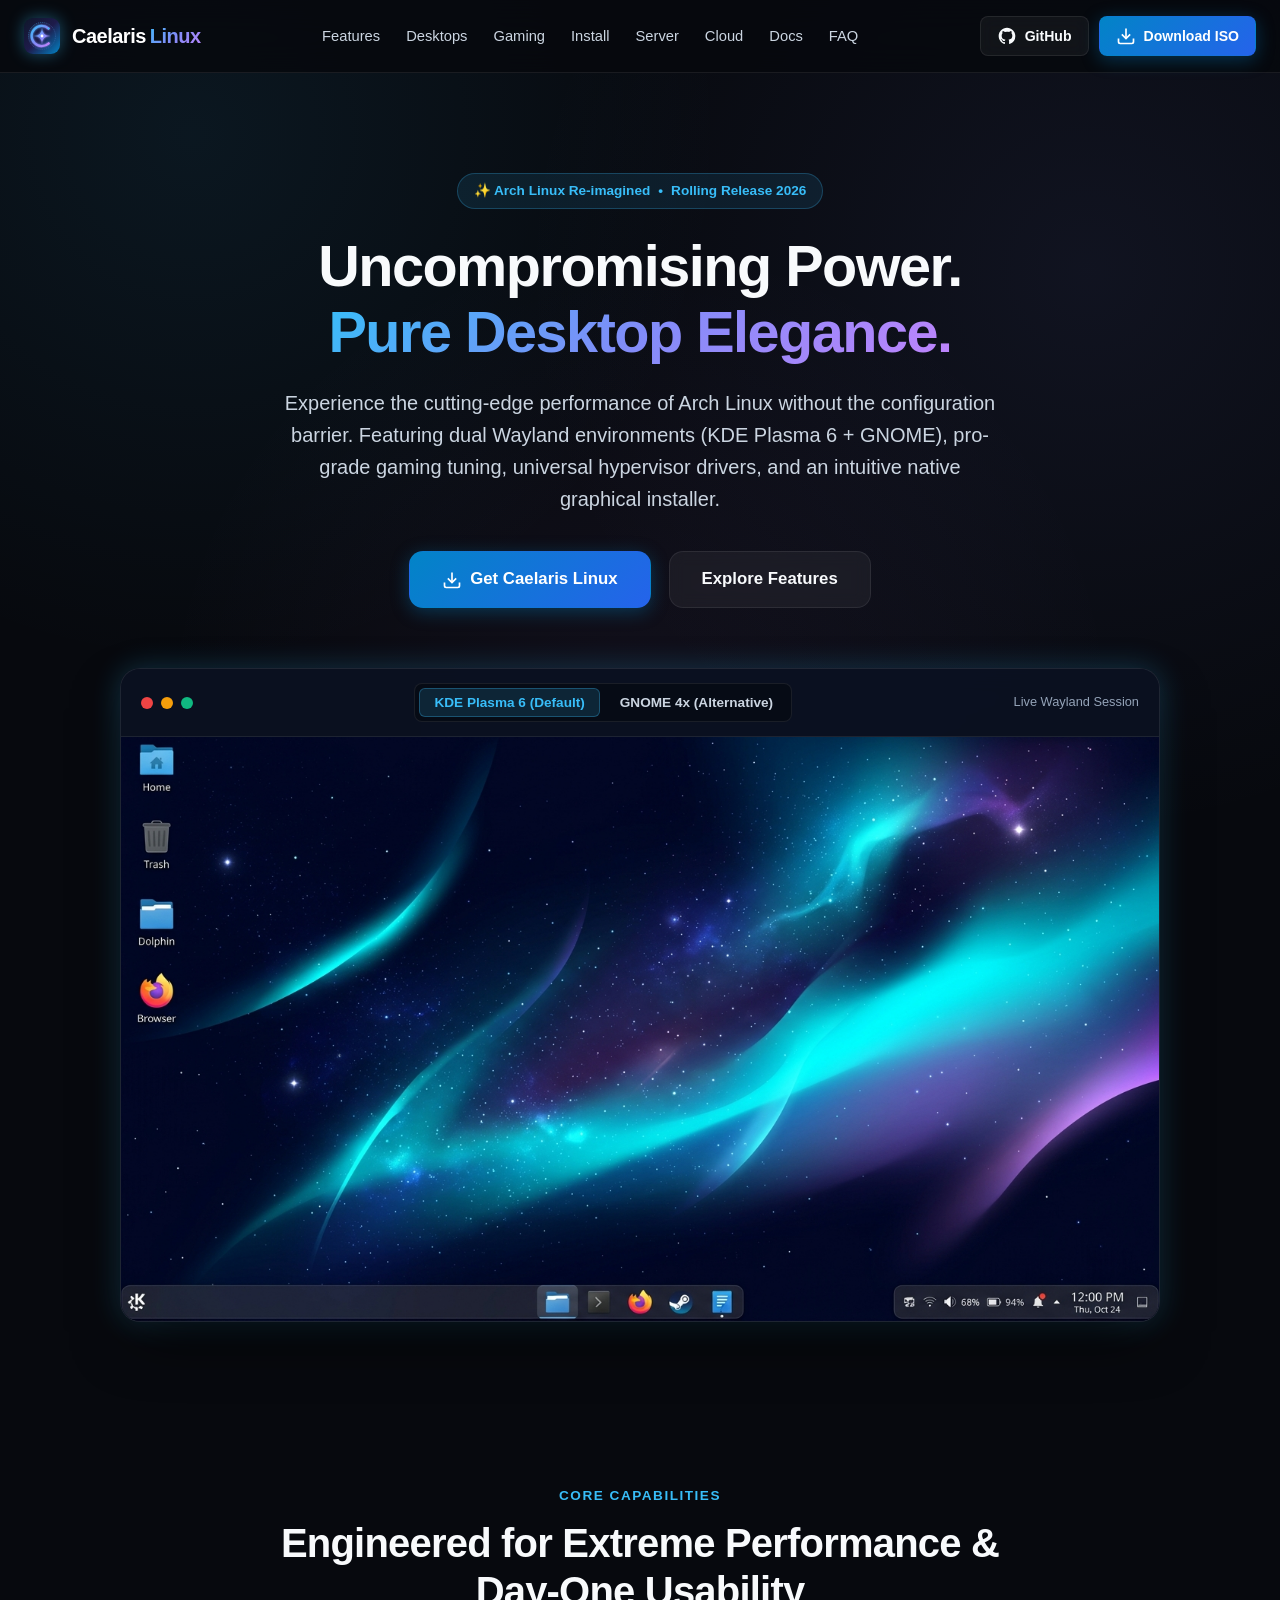
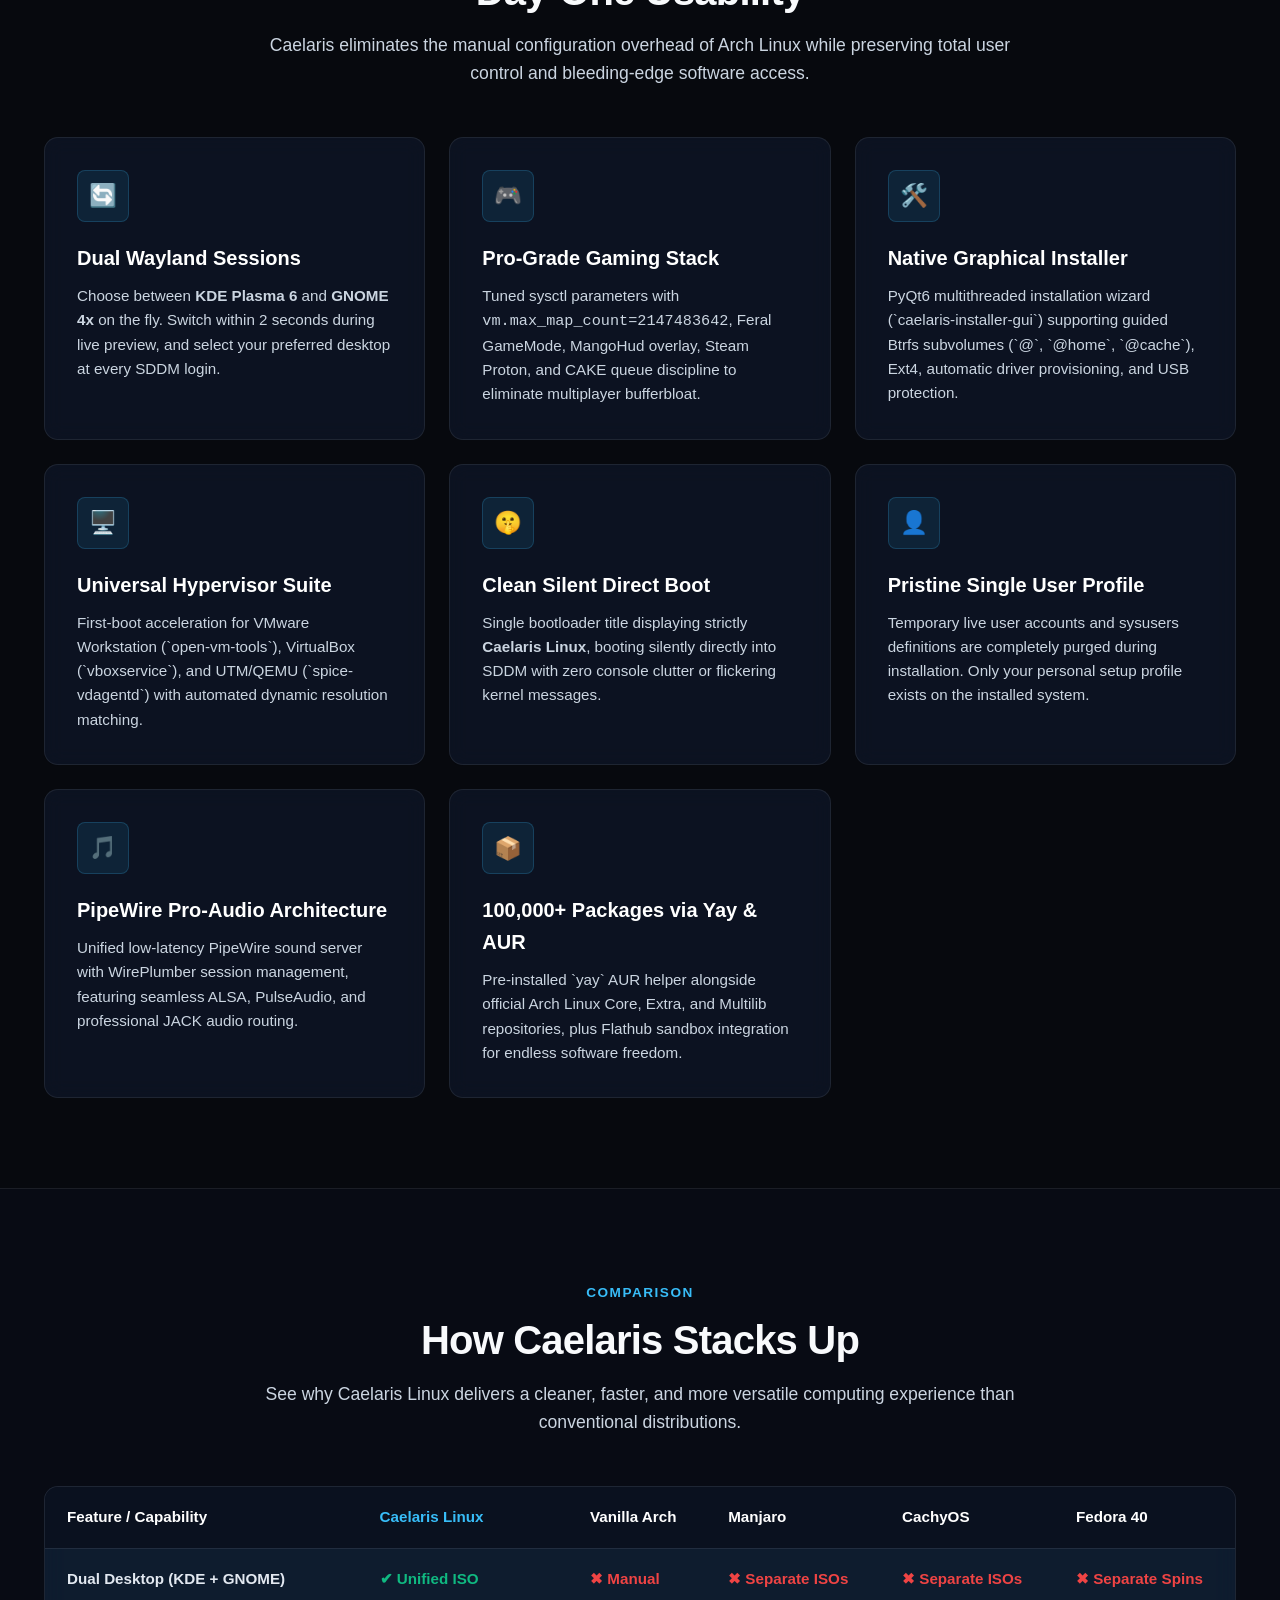
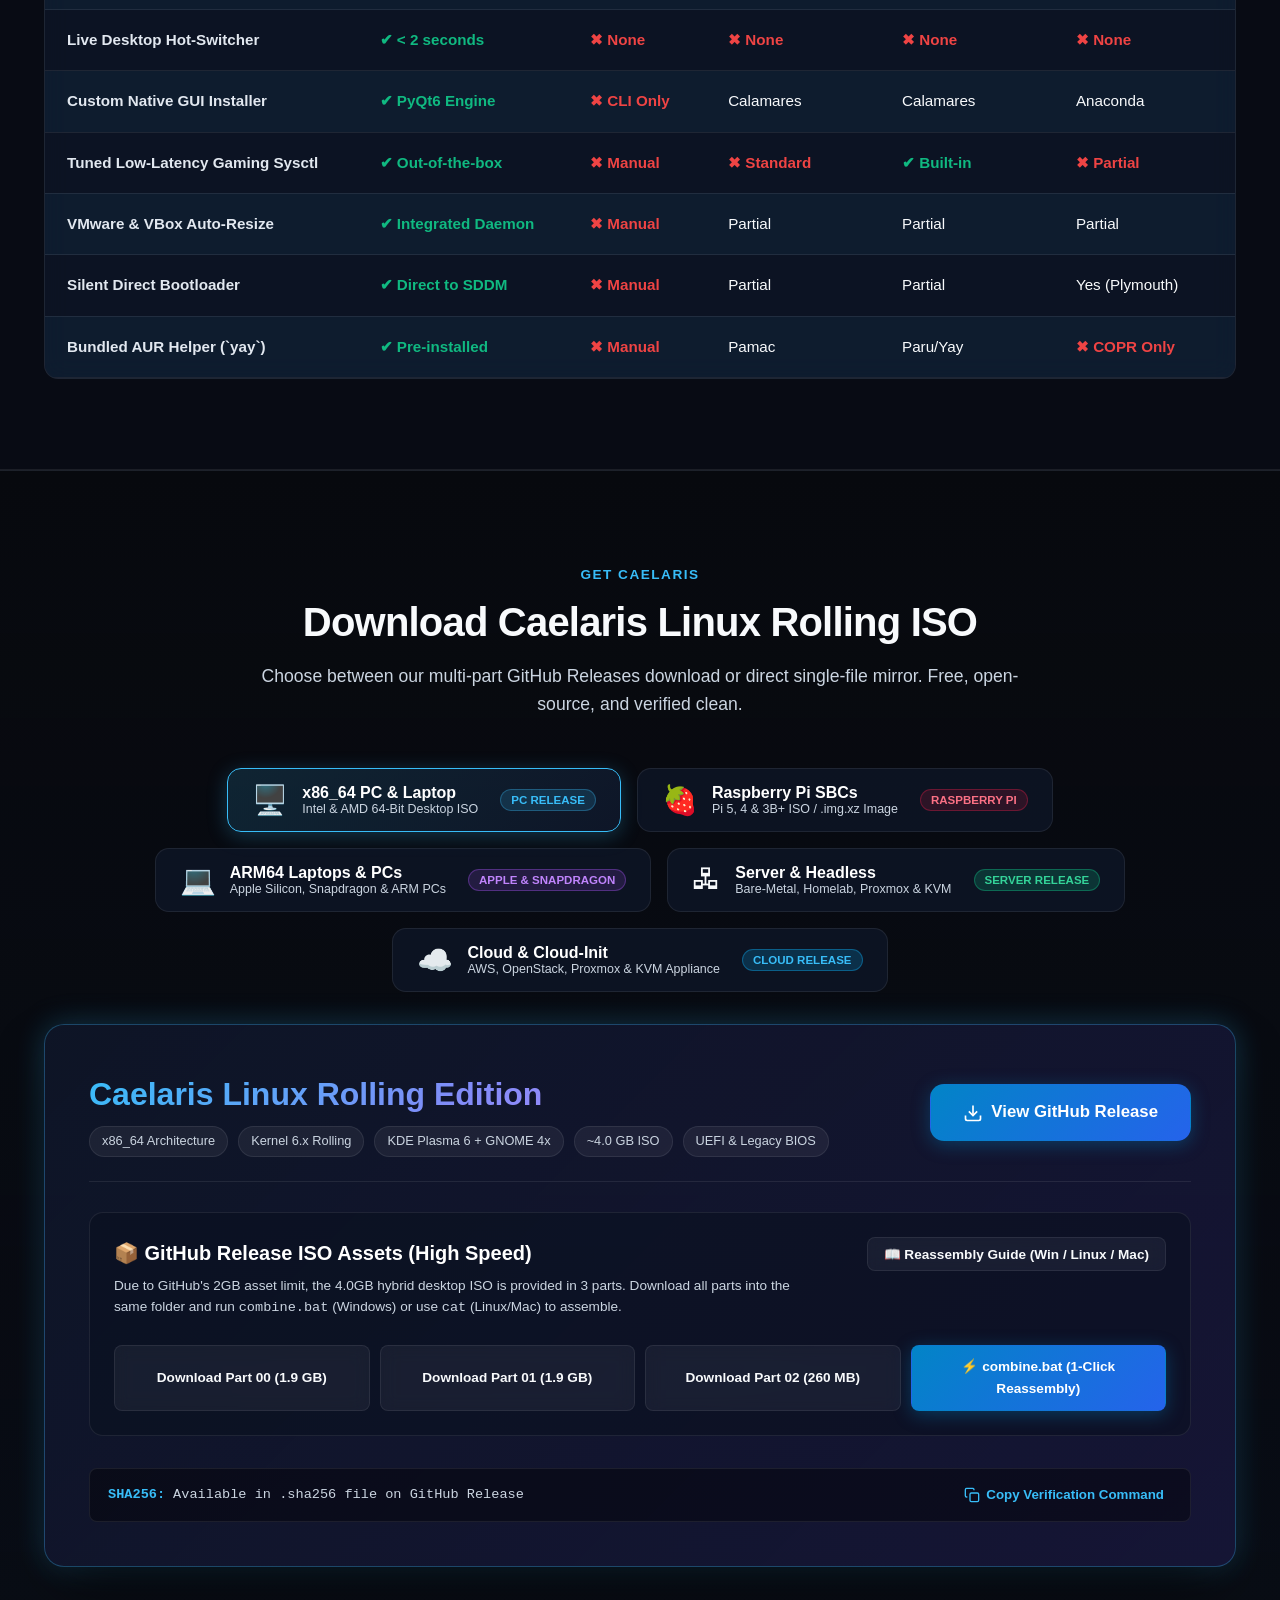
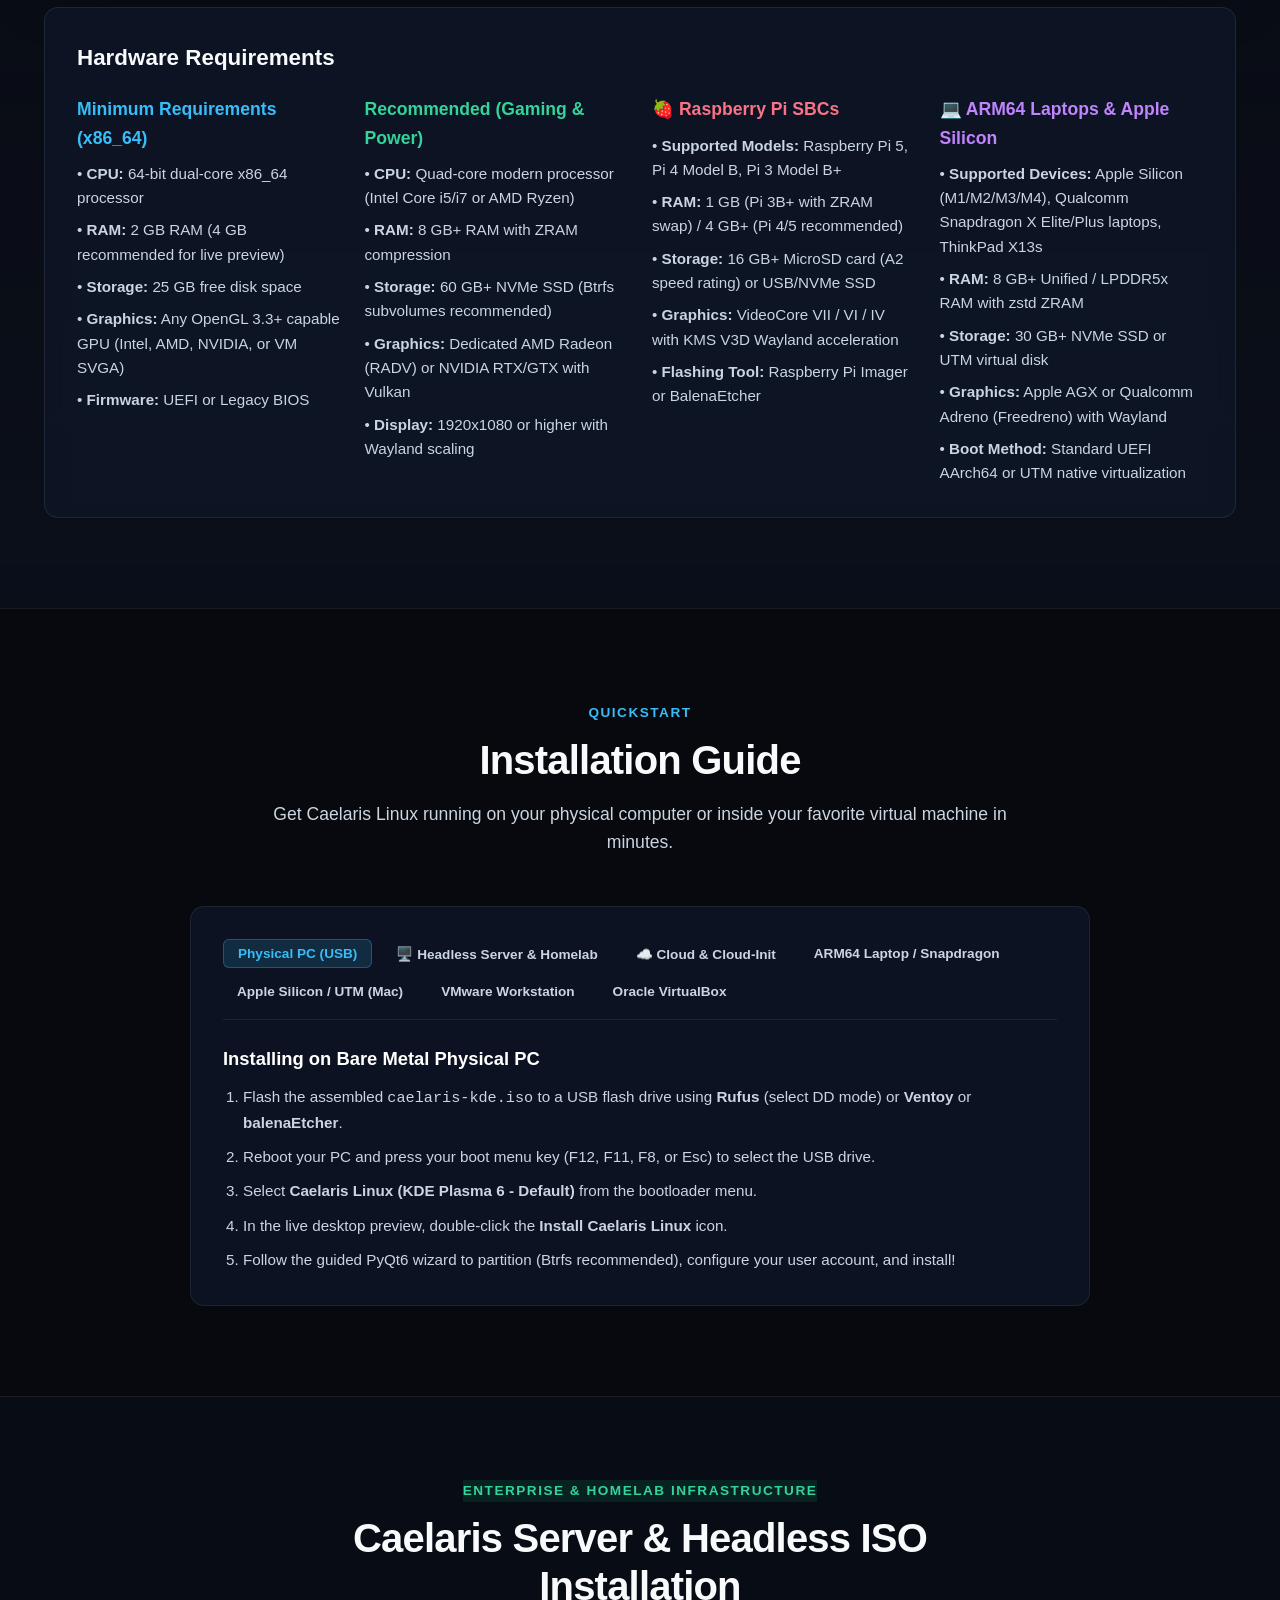
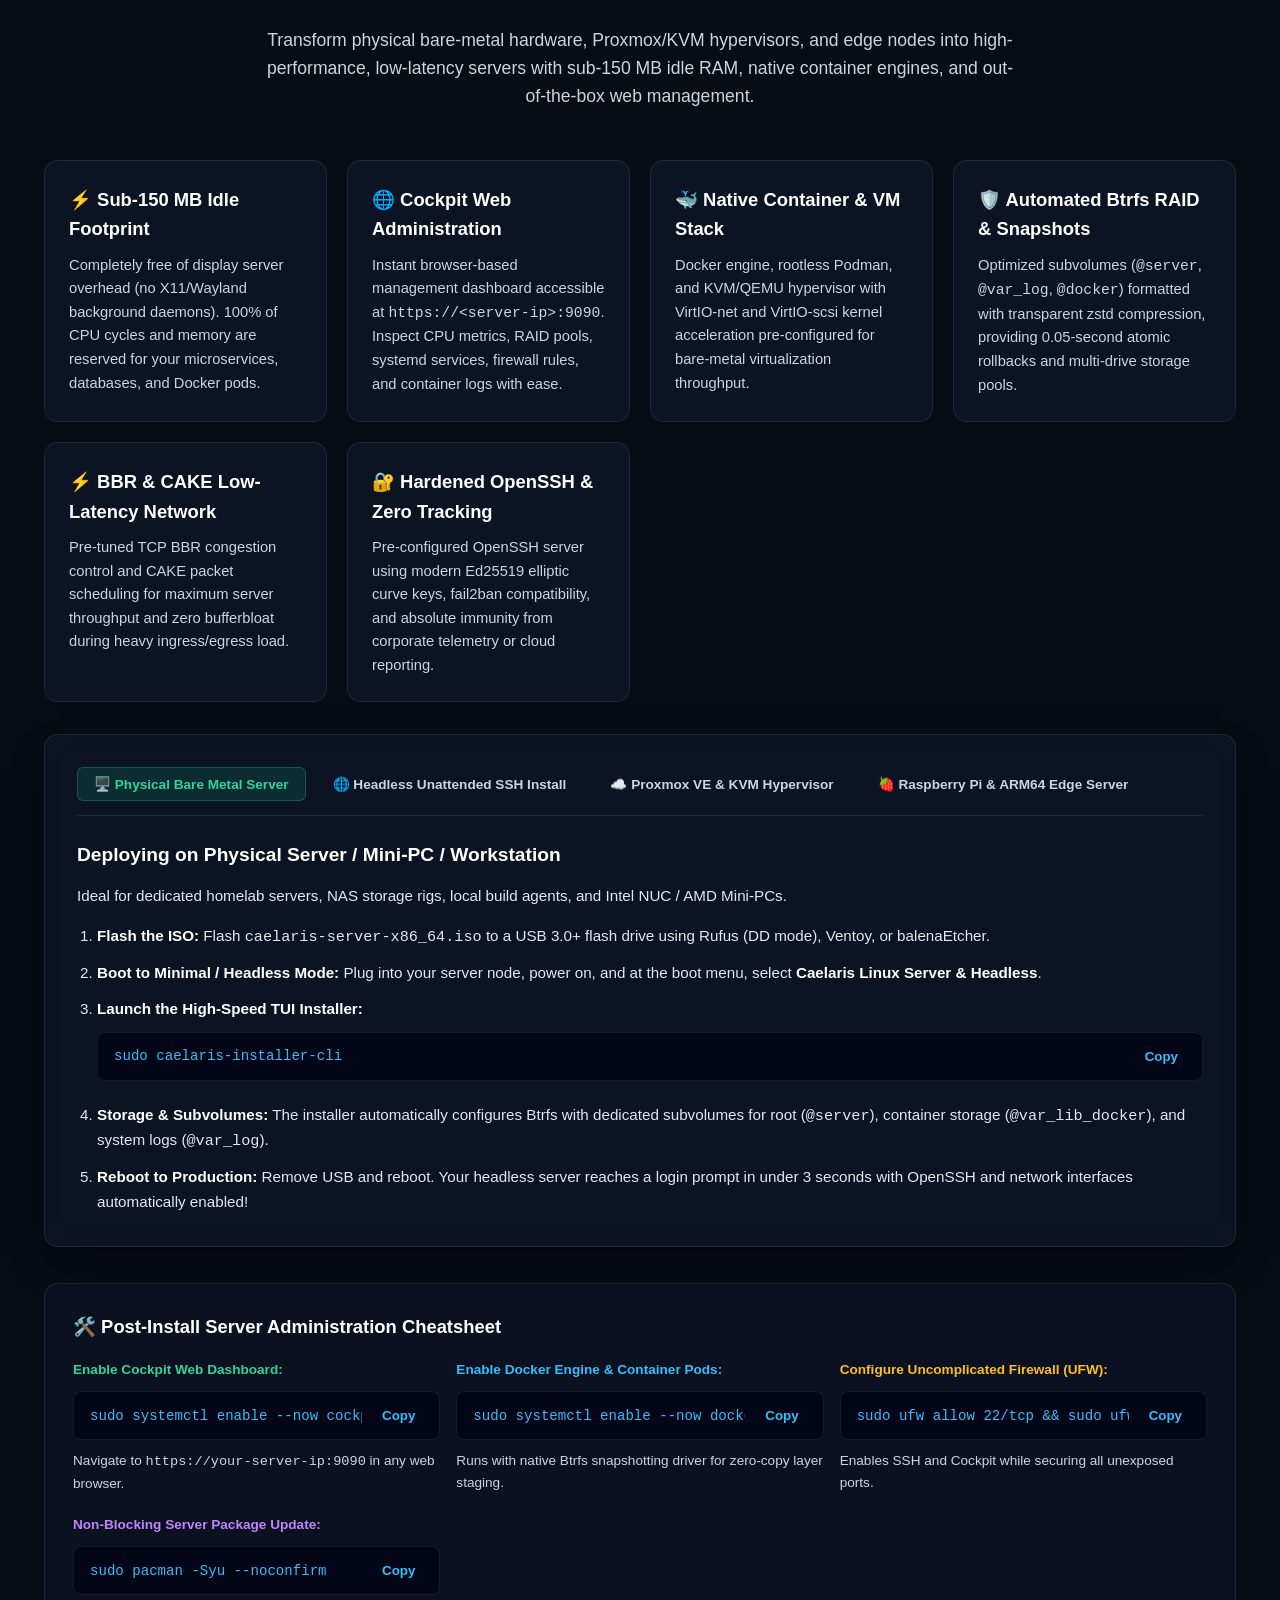
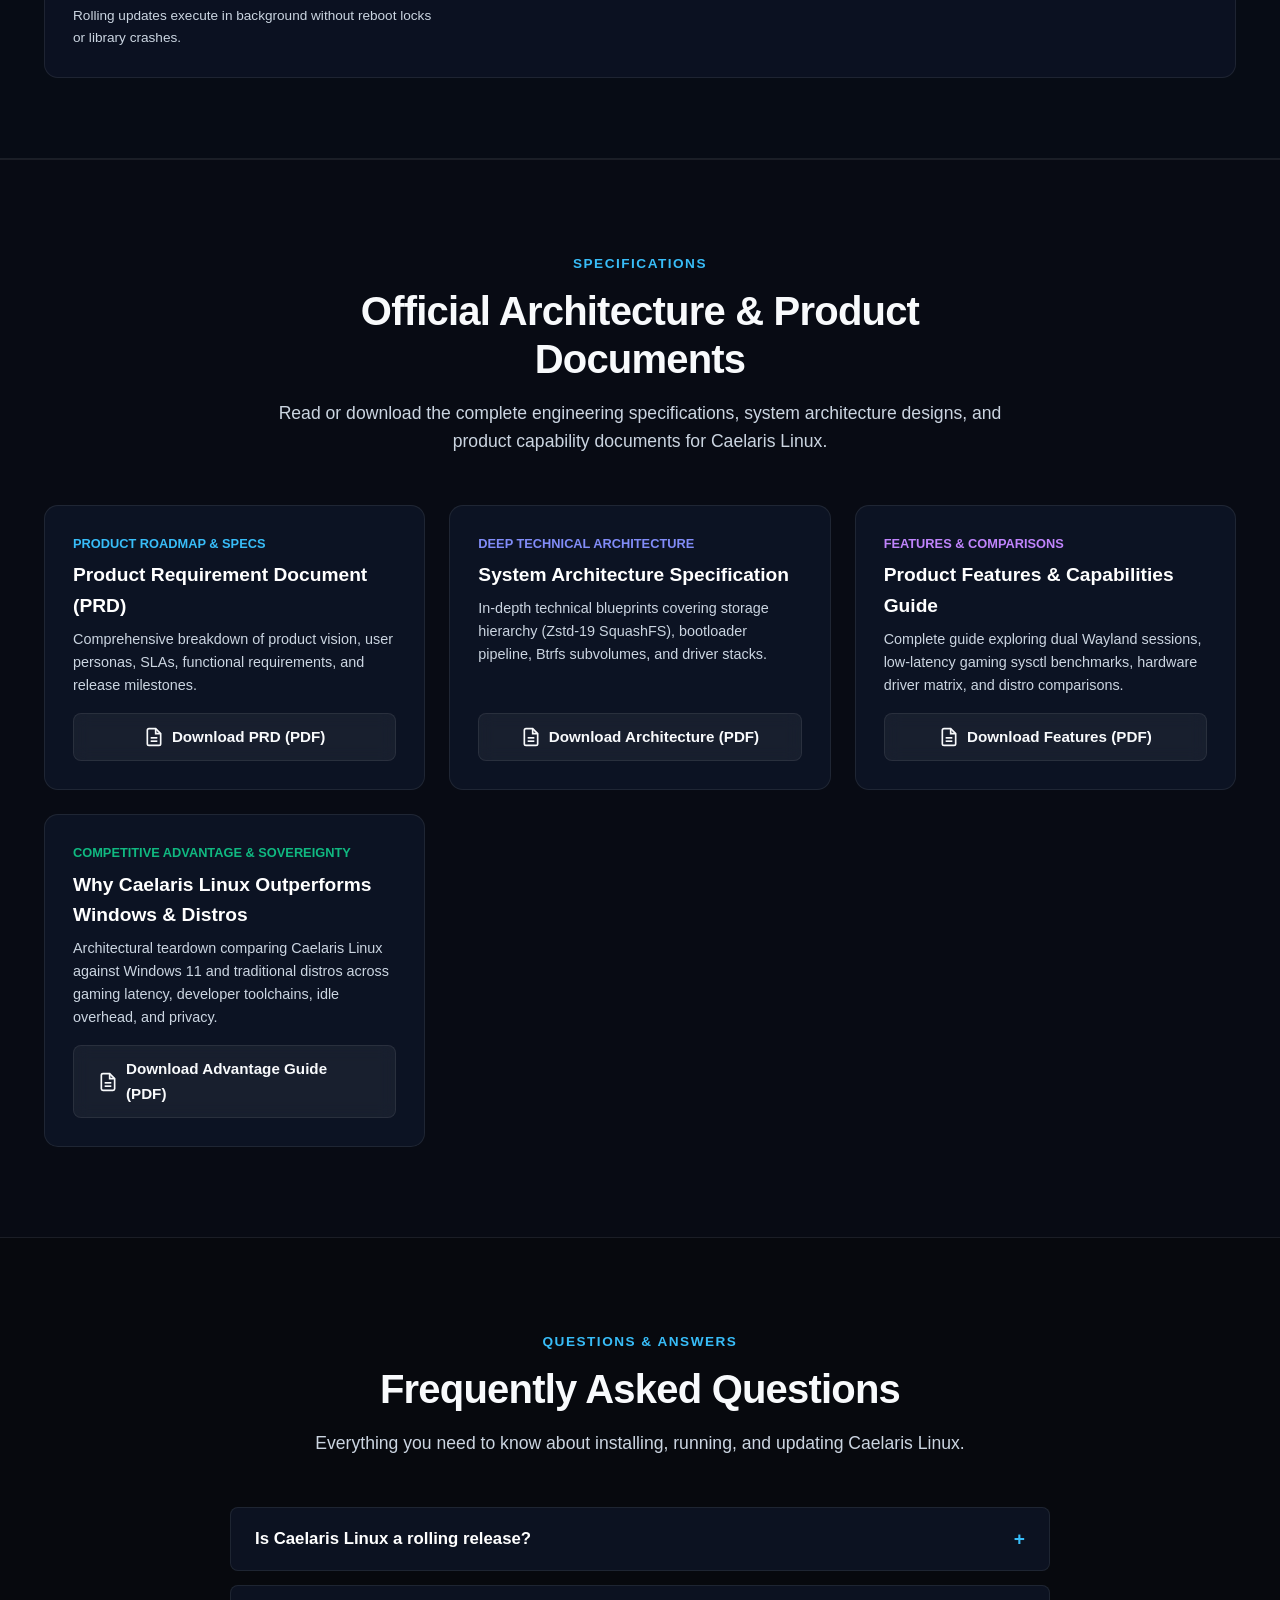
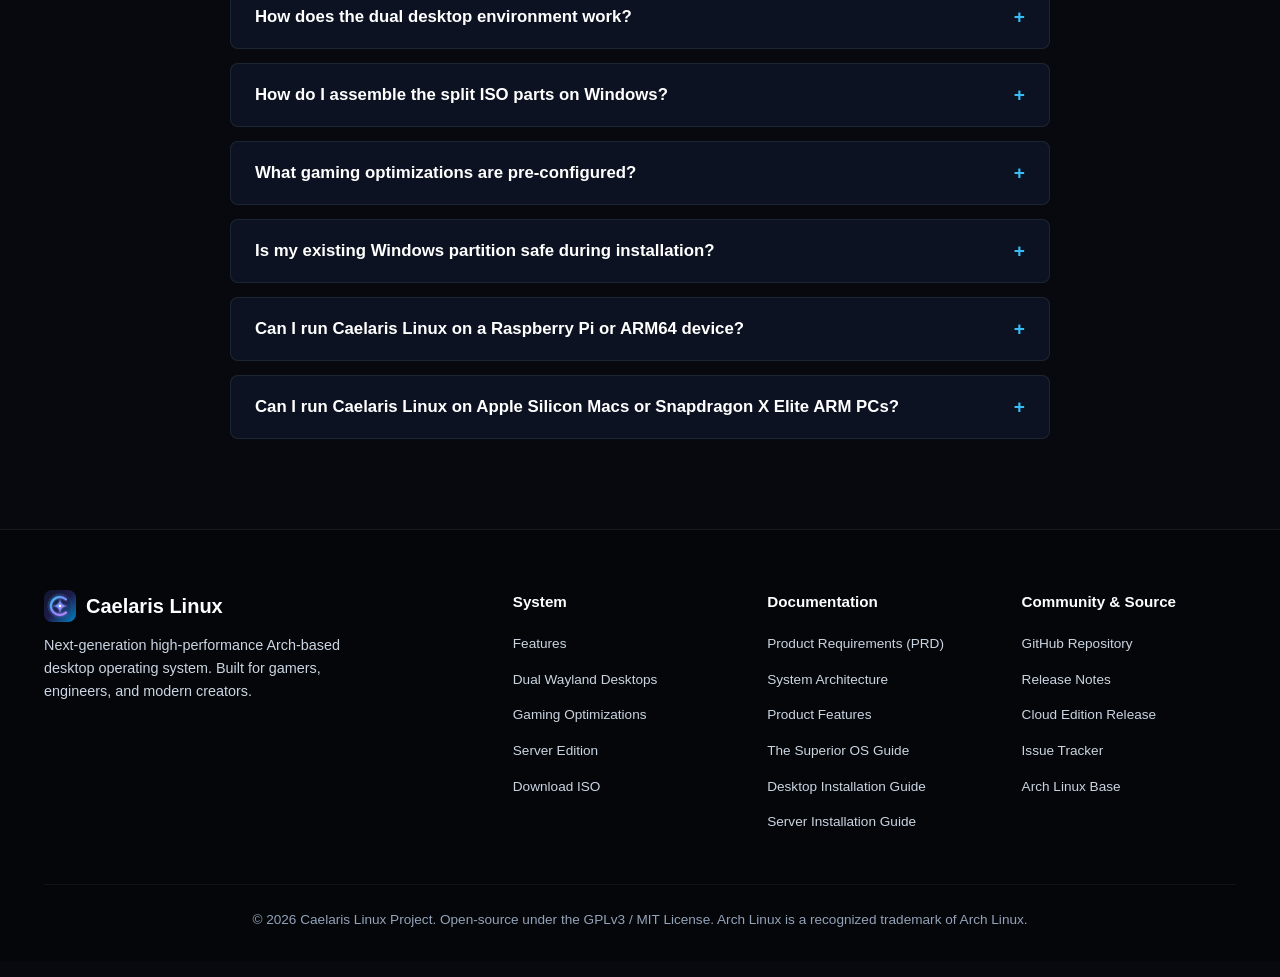
==== commit c067905a: "fix(server,web): resolve server package deps, remove duplicate rolling assets and enhance text contr" ====
--- a/Caelaris Web Page/index.html
+++ b/Caelaris Web Page/index.html
@@ -386,9 +386,9 @@
                 </button>
               </div>
               <div style="display: grid; grid-template-columns: repeat(auto-fit, minmax(220px, 1fr)); gap: 10px; margin-top: 10px;">
-                <a href="https://github.com/kurokai-kun/caelaris-linux/releases/download/rolling-release/caelaris-kde-2026.09.20-x86_64.iso.part-00" class="btn btn-secondary" style="font-size: 0.85rem; padding: 10px 14px; text-align: center;">Download Part 00 (1.9 GB)</a>
-                <a href="https://github.com/kurokai-kun/caelaris-linux/releases/download/rolling-release/caelaris-kde-2026.09.20-x86_64.iso.part-01" class="btn btn-secondary" style="font-size: 0.85rem; padding: 10px 14px; text-align: center;">Download Part 01 (1.9 GB)</a>
-                <a href="https://github.com/kurokai-kun/caelaris-linux/releases/download/rolling-release/caelaris-kde-2026.09.20-x86_64.iso.part-02" class="btn btn-secondary" style="font-size: 0.85rem; padding: 10px 14px; text-align: center;">Download Part 02 (251 MB)</a>
+                <a href="https://github.com/kurokai-kun/caelaris-linux/releases/download/rolling-release/caelaris-kde-2026.09.23-x86_64.iso.part-00" class="btn btn-secondary" style="font-size: 0.85rem; padding: 10px 14px; text-align: center;">Download Part 00 (1.9 GB)</a>
+                <a href="https://github.com/kurokai-kun/caelaris-linux/releases/download/rolling-release/caelaris-kde-2026.09.23-x86_64.iso.part-01" class="btn btn-secondary" style="font-size: 0.85rem; padding: 10px 14px; text-align: center;">Download Part 01 (1.9 GB)</a>
+                <a href="https://github.com/kurokai-kun/caelaris-linux/releases/download/rolling-release/caelaris-kde-2026.09.23-x86_64.iso.part-02" class="btn btn-secondary" style="font-size: 0.85rem; padding: 10px 14px; text-align: center;">Download Part 02 (260 MB)</a>
                 <a href="https://github.com/kurokai-kun/caelaris-linux/releases/download/rolling-release/combine.bat" class="btn btn-primary" style="font-size: 0.85rem; padding: 10px 14px; text-align: center;">⚡ combine.bat (1-Click Reassembly)</a>
               </div>
             </div>
@@ -969,10 +969,10 @@
         <!-- Panel 1: Physical Bare Metal Server -->
         <div class="server-panel active" id="server-baremetal">
           <h4 style="font-size: 1.2rem; color: #fff; margin-bottom: 12px;">Deploying on Physical Server / Mini-PC / Workstation</h4>
-          <p style="color: var(--text-muted); margin-bottom: 16px;">Ideal for dedicated homelab servers, NAS storage rigs, local build agents, and Intel NUC / AMD Mini-PCs.</p>
-          <ol style="padding-left: 20px; color: var(--text-muted); display: flex; flex-direction: column; gap: 12px; font-size: 0.95rem;">
-            <li><strong>Flash the ISO:</strong> Flash <code>caelaris-kde.iso</code> (or ARM64 ISO) to a USB 3.0+ flash drive using Rufus (DD mode), Ventoy, or balenaEtcher.</li>
-            <li><strong>Boot to Minimal / Headless Mode:</strong> Plug into your server node, power on, and at the GRUB bootloader, highlight <strong>Caelaris Linux (Headless Server / Minimal CLI)</strong> or press <code>e</code> and append <code>systemd.unit=multi-user.target</code>.</li>
+          <p style="color: #cbd5e1; margin-bottom: 16px;">Ideal for dedicated homelab servers, NAS storage rigs, local build agents, and Intel NUC / AMD Mini-PCs.</p>
+          <ol style="padding-left: 20px; color: #e2e8f0; display: flex; flex-direction: column; gap: 12px; font-size: 0.95rem;">
+            <li><strong>Flash the ISO:</strong> Flash <code>caelaris-server-x86_64.iso</code> to a USB 3.0+ flash drive using Rufus (DD mode), Ventoy, or balenaEtcher.</li>
+            <li><strong>Boot to Minimal / Headless Mode:</strong> Plug into your server node, power on, and at the boot menu, select <strong>Caelaris Linux Server &amp; Headless</strong>.</li>
             <li><strong>Launch the High-Speed TUI Installer:</strong>
               <div class="server-code-box">
                 <code>sudo caelaris-installer-cli</code>
@@ -987,8 +987,8 @@
         <!-- Panel 2: Remote Unattended SSH Install -->
         <div class="server-panel" id="server-remote">
           <h4 style="font-size: 1.2rem; color: #fff; margin-bottom: 12px;">Unattended Remote SSH Installation (No Monitor / No Keyboard Needed)</h4>
-          <p style="color: var(--text-muted); margin-bottom: 16px;">Designed for rackmount servers, headless nodes in server closets, and remote homelabs without physical peripherals.</p>
-          <ol style="padding-left: 20px; color: var(--text-muted); display: flex; flex-direction: column; gap: 12px; font-size: 0.95rem;">
+          <p style="color: #cbd5e1; margin-bottom: 16px;">Designed for rackmount servers, headless nodes in server closets, and remote homelabs without physical peripherals.</p>
+          <ol style="padding-left: 20px; color: #e2e8f0; display: flex; flex-direction: column; gap: 12px; font-size: 0.95rem;">
             <li><strong>Plug in Ethernet &amp; USB:</strong> Connect your server node to your local gigabit LAN via Ethernet and insert the bootable Caelaris USB.</li>
             <li><strong>Power On:</strong> The live ISO automatically requests a DHCP lease, establishes IPv4/IPv6 connectivity, and brings up the live SSH installer daemon.</li>
             <li><strong>Connect Remotely from your Laptop / Desktop:</strong>
@@ -996,7 +996,7 @@
                 <code>ssh root@caelaris-live.local</code>
                 <button class="copy-btn copy-trigger" data-copy="ssh root@caelaris-live.local">Copy</button>
               </div>
-              <p style="font-size: 0.85rem; color: var(--text-dim); margin-top: 4px;">(Or find the IP address via your router dashboard or <code>arp -a</code> / <code>nmap -sn 192.168.1.0/24</code>)</p>
+              <p style="font-size: 0.85rem; color: #94a3b8; margin-top: 4px;">(Or find the IP address via your router dashboard or <code>arp -a</code> / <code>nmap -sn 192.168.1.0/24</code>)</p>
             </li>
             <li><strong>Run Installation Over SSH:</strong>
               <div class="server-code-box">
@@ -1011,10 +1011,10 @@
         <!-- Panel 3: Proxmox VE & KVM Hypervisor -->
         <div class="server-panel" id="server-proxmox">
           <h4 style="font-size: 1.2rem; color: #fff; margin-bottom: 12px;">Virtual Server on Proxmox VE, KVM / QEMU, or ESXi</h4>
-          <p style="color: var(--text-muted); margin-bottom: 16px;">Maximum I/O performance and minimal hypervisor memory footprint for container hosts and virtual microservices.</p>
-          <ol style="padding-left: 20px; color: var(--text-muted); display: flex; flex-direction: column; gap: 12px; font-size: 0.95rem;">
+          <p style="color: #cbd5e1; margin-bottom: 16px;">Maximum I/O performance and minimal hypervisor memory footprint for container hosts and virtual microservices.</p>
+          <ol style="padding-left: 20px; color: #e2e8f0; display: flex; flex-direction: column; gap: 12px; font-size: 0.95rem;">
             <li><strong>Create Virtual Machine:</strong>
-              <ul style="list-style: disc; padding-left: 20px; margin-top: 6px; display: flex; flex-direction: column; gap: 4px;">
+              <ul style="list-style: disc; padding-left: 20px; margin-top: 6px; display: flex; flex-direction: column; gap: 4px; color: #cbd5e1;">
                 <li>OS: Linux 6.x / 5.x / 2.6 Kernel (64-bit)</li>
                 <li>System: Machine <code>q35</code>, BIOS <code>OVMF (UEFI)</code>, QEMU Guest Agent checked</li>
                 <li>Disks: Bus/Device <code>VirtIO Block</code> or <code>SCSI (VirtIO SCSI Single)</code> with Discard enabled</li>
@@ -1031,8 +1031,8 @@
         <!-- Panel 4: Raspberry Pi & ARM64 Edge Server -->
         <div class="server-panel" id="server-arm-edge">
           <h4 style="font-size: 1.2rem; color: #fff; margin-bottom: 12px;">Raspberry Pi 5/4 &amp; ARM64 Edge Server (Low-Power 24/7 Homelab)</h4>
-          <p style="color: var(--text-muted); margin-bottom: 16px;">Perfect for energy-efficient home servers drawing under 5W—ideal for Pi-hole, Nextcloud, Home Assistant, WireGuard, and media servers.</p>
-          <ol style="padding-left: 20px; color: var(--text-muted); display: flex; flex-direction: column; gap: 12px; font-size: 0.95rem;">
+          <p style="color: #cbd5e1; margin-bottom: 16px;">Perfect for energy-efficient home servers drawing under 5W—ideal for Pi-hole, Nextcloud, Home Assistant, WireGuard, and media servers.</p>
+          <ol style="padding-left: 20px; color: #e2e8f0; display: flex; flex-direction: column; gap: 12px; font-size: 0.95rem;">
             <li><strong>Download ARM64 Server Image:</strong> Grab <code>caelaris-rpi-arm64.img.xz</code> from the Raspberry Pi release.</li>
             <li><strong>Flash to MicroSD or NVMe SSD:</strong> Use Raspberry Pi Imager or balenaEtcher to flash the image.</li>
             <li><strong>Headless First Boot:</strong> Insert card/drive, connect Ethernet, and power on. No HDMI monitor required.</li>
@@ -1059,7 +1059,7 @@
               <code>sudo systemctl enable --now cockpit.socket</code>
               <button class="copy-btn copy-trigger" data-copy="sudo systemctl enable --now cockpit.socket">Copy</button>
             </div>
-            <p style="font-size: 0.82rem; color: var(--text-dim);">Navigate to <code>https://your-server-ip:9090</code> in any web browser.</p>
+            <p style="font-size: 0.85rem; color: #cbd5e1;">Navigate to <code>https://your-server-ip:9090</code> in any web browser.</p>
           </div>
 
           <div>
@@ -1068,7 +1068,7 @@
               <code>sudo systemctl enable --now docker</code>
               <button class="copy-btn copy-trigger" data-copy="sudo systemctl enable --now docker">Copy</button>
             </div>
-            <p style="font-size: 0.82rem; color: var(--text-dim);">Runs with native Btrfs snapshotting driver for zero-copy layer staging.</p>
+            <p style="font-size: 0.85rem; color: #cbd5e1;">Runs with native Btrfs snapshotting driver for zero-copy layer staging.</p>
           </div>
 
           <div>
@@ -1077,16 +1077,16 @@
               <code>sudo ufw allow 22/tcp && sudo ufw allow 9090/tcp && sudo ufw enable</code>
               <button class="copy-btn copy-trigger" data-copy="sudo ufw allow 22/tcp &amp;&amp; sudo ufw allow 9090/tcp &amp;&amp; sudo ufw enable">Copy</button>
             </div>
-            <p style="font-size: 0.82rem; color: var(--text-dim);">Enables SSH and Cockpit while securing all unexposed ports.</p>
+            <p style="font-size: 0.85rem; color: #cbd5e1;">Enables SSH and Cockpit while securing all unexposed ports.</p>
           </div>
 
           <div>
             <span style="font-size: 0.85rem; color: #c084fc; font-weight: 600;">Non-Blocking Server Package Update:</span>
             <div class="server-code-box">
-              <code>yay -Syu --noconfirm</code>
-              <button class="copy-btn copy-trigger" data-copy="yay -Syu --noconfirm">Copy</button>
-            </div>
-            <p style="font-size: 0.82rem; color: var(--text-dim);">Rolling updates execute in background without reboot locks or library crashes.</p>
+              <code>sudo pacman -Syu --noconfirm</code>
+              <button class="copy-btn copy-trigger" data-copy="sudo pacman -Syu --noconfirm">Copy</button>
+            </div>
+            <p style="font-size: 0.85rem; color: #cbd5e1;">Rolling updates execute in background without reboot locks or library crashes.</p>
           </div>
         </div>
       </div>
--- a/Caelaris Web Page/styles.css
+++ b/Caelaris Web Page/styles.css
@@ -19,8 +19,8 @@
   --accent-green: #34d399;
   
   --text-main: #f8fafc;
-  --text-muted: #94a3b8;
-  --text-dim: #64748b;
+  --text-muted: #cbd5e1;
+  --text-dim: #94a3b8;
   
   --font-main: -apple-system, BlinkMacSystemFont, 'Segoe UI', Roboto, Helvetica, Arial, sans-serif;
   --font-mono: 'Cascadia Code', 'Fira Code', Consolas, Monaco, monospace;
@@ -1073,9 +1073,25 @@
 }
 
 .server-feature-card p {
-  color: var(--text-muted);
-  font-size: 0.9rem;
-  line-height: 1.55;
+  color: #cbd5e1;
+  font-size: 0.92rem;
+  line-height: 1.6;
+}
+
+.server-panel p {
+  color: #e2e8f0 !important;
+  font-size: 0.95rem;
+  line-height: 1.65;
+}
+
+.server-panel ol,
+.server-panel ul {
+  color: #e2e8f0 !important;
+  line-height: 1.6;
+}
+
+.server-panel strong {
+  color: #fff !important;
 }
 
 .server-tab {
